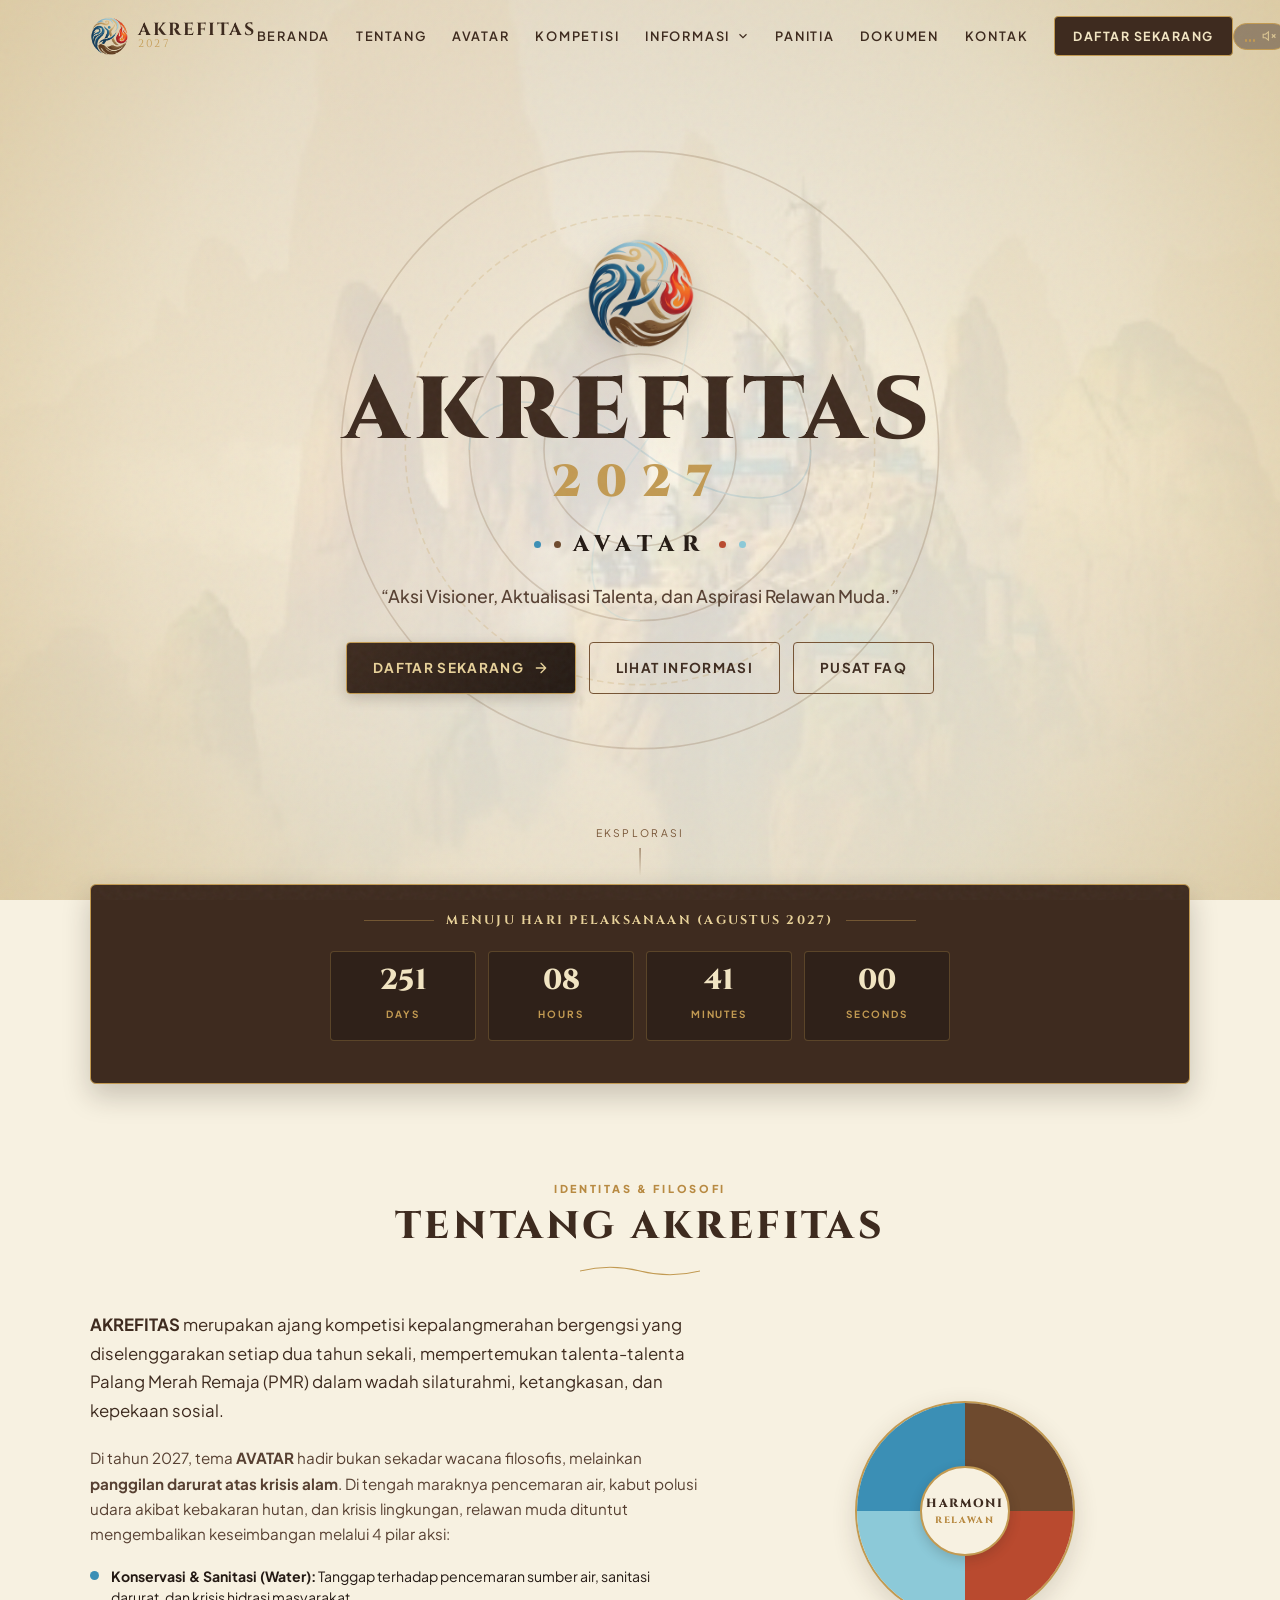
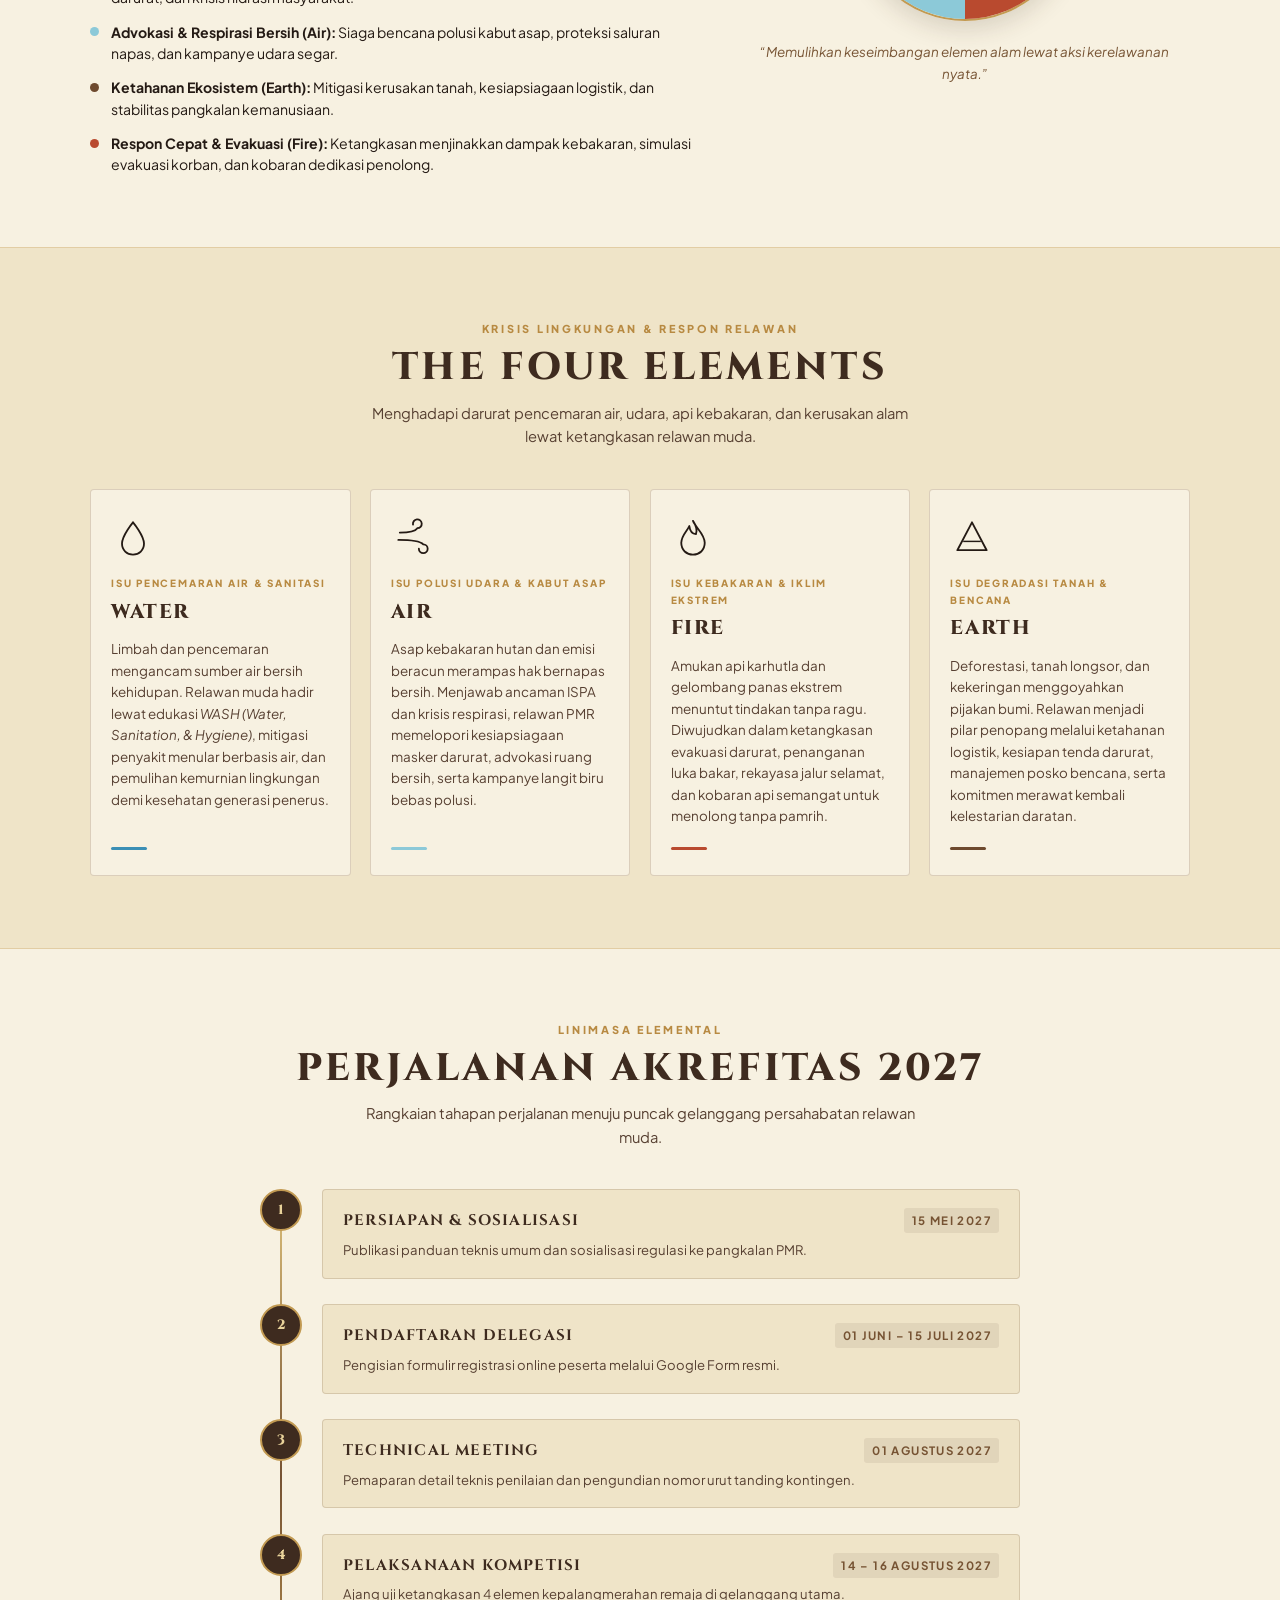
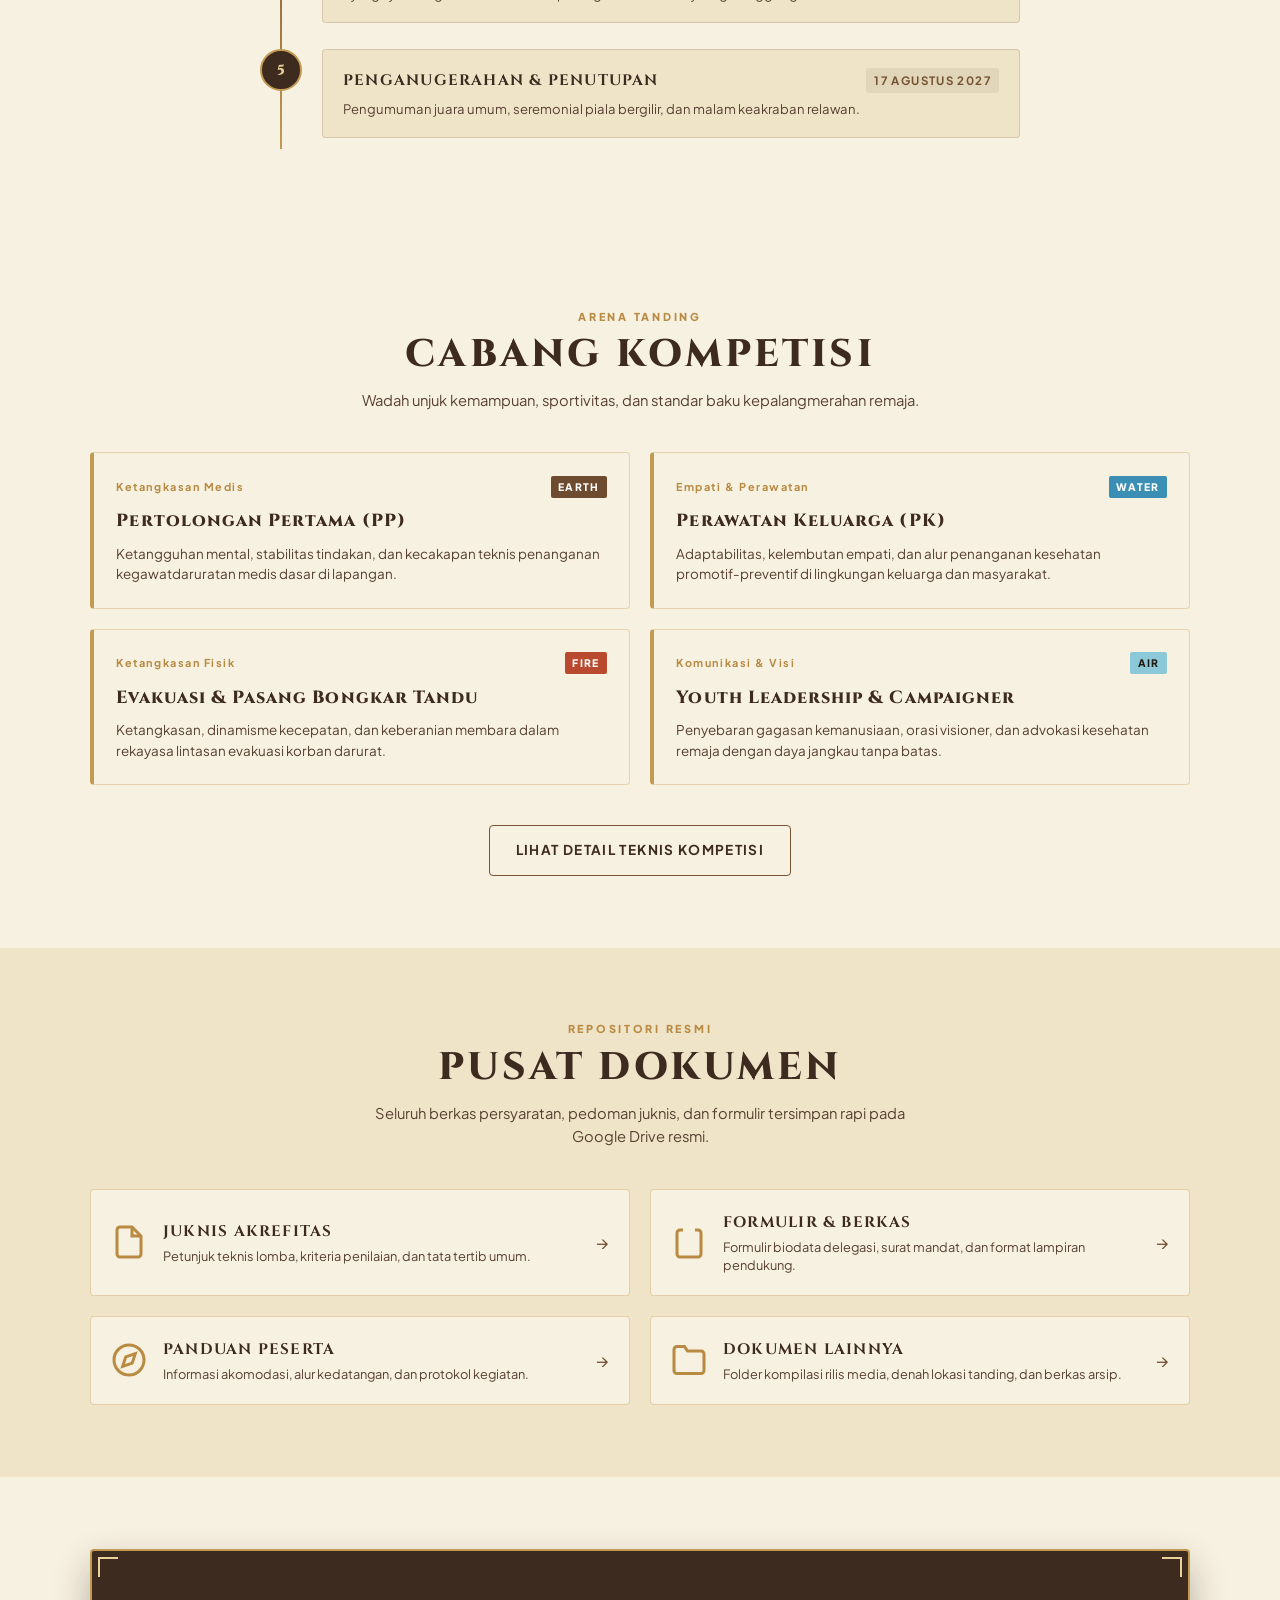
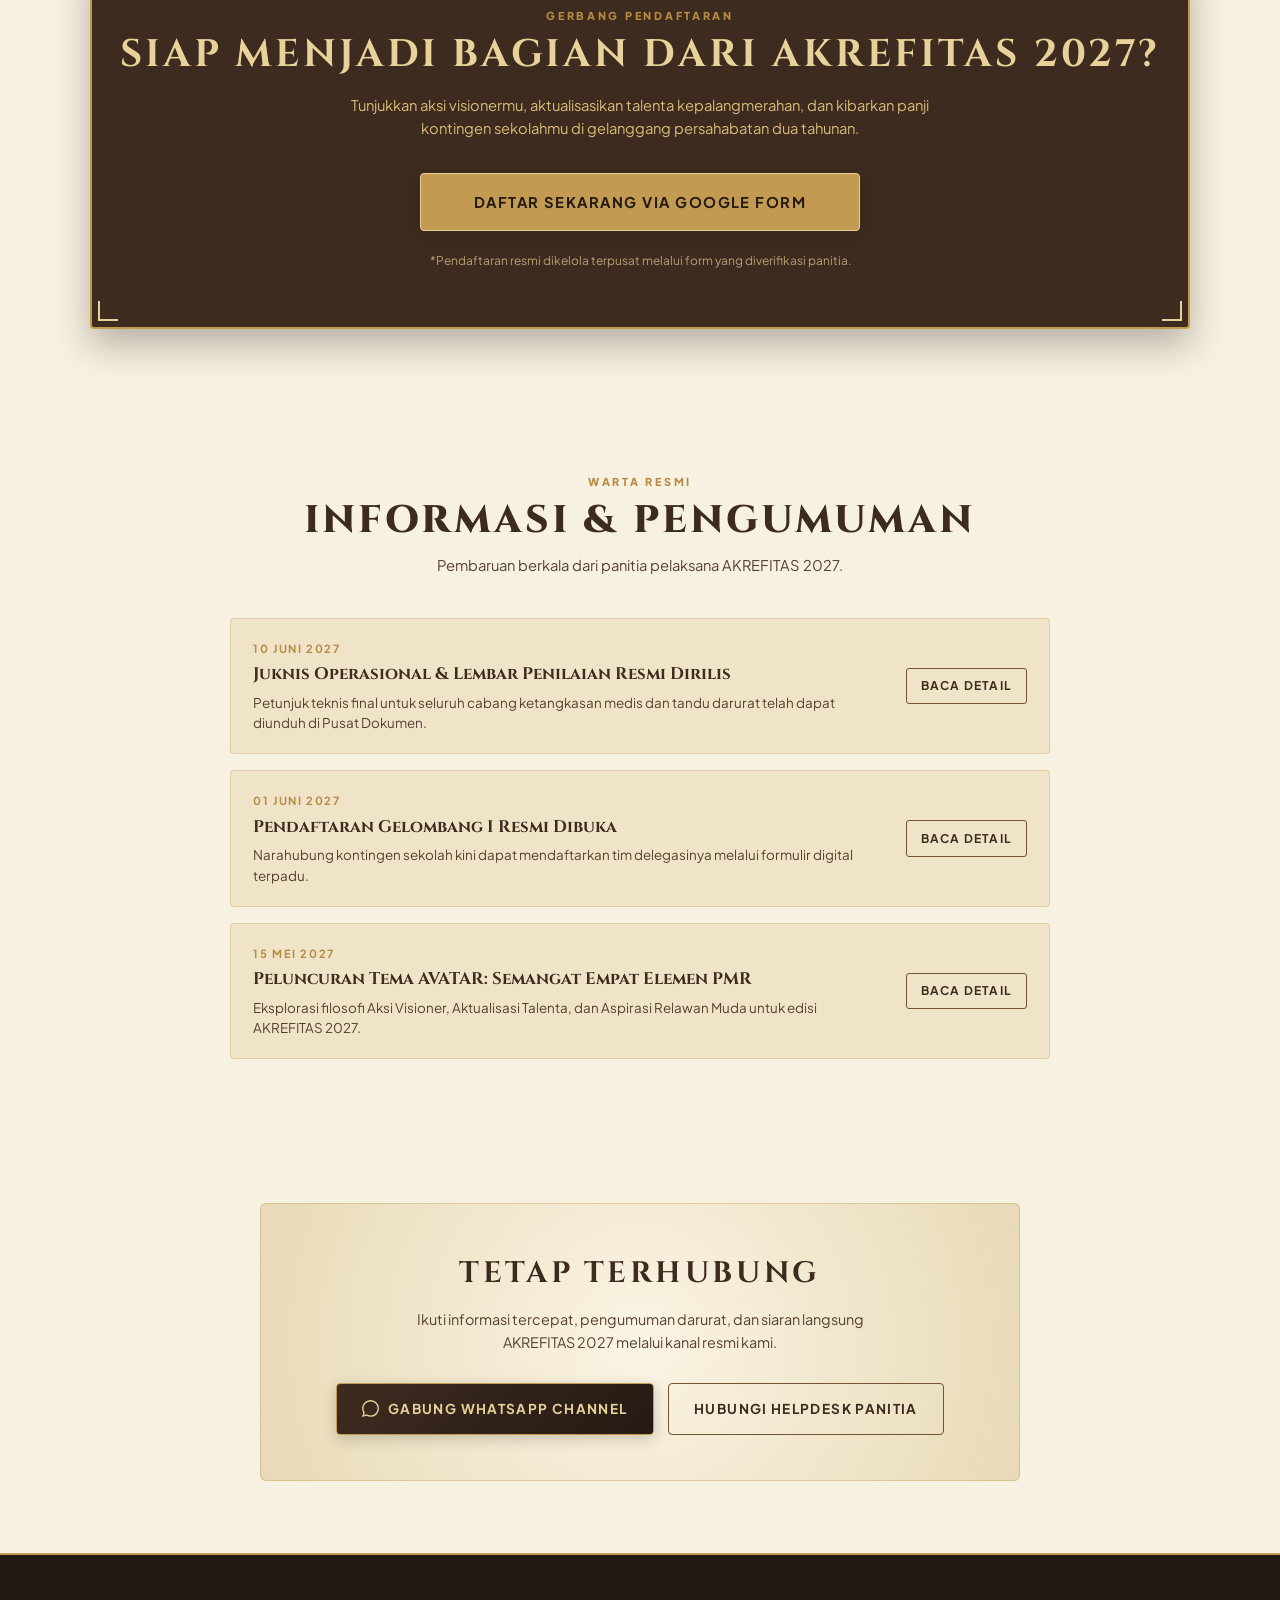
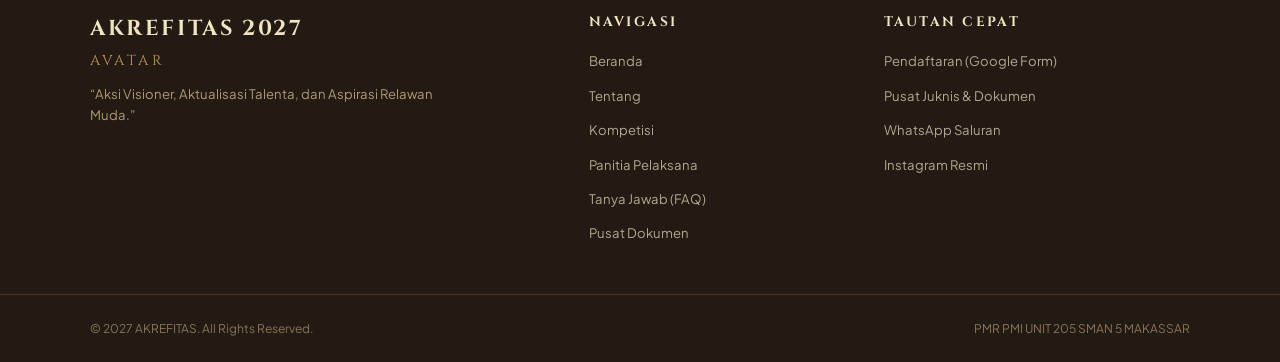
==== index.html @ bf796302 "Add AKREFITAS 2027 landing site Create the AKREFITAS 2027 static website with a responsive landing p" ====
<!DOCTYPE html>
<html lang="id">
<head>
  <meta charset="UTF-8">
  <meta name="viewport" content="width=device-width, initial-scale=1.0">
  <title>AKREFITAS 2027 — AVATAR</title>
  <!-- SEO & Open Graph Metadata -->
  <meta name="description" content="Portal resmi AKREFITAS 2027. Kompetisi PMR dua tahunan bertema AVATAR: Aksi Visioner, Aktualisasi Talenta, dan Aspirasi Relawan Muda.">
  <meta name="keywords" content="AKREFITAS 2027, PMR, Palang Merah Remaja, Relawan Muda, Kompetisi PMR, AVATAR, Krisis Iklim, Sanitasi Air, Polusi Udara">
  <meta name="theme-color" content="#3E2B1F">
  
  <meta property="og:title" content="AKREFITAS 2027 — AVATAR">
  <meta property="og:description" content="Digital Hub resmi kompetisi akbar relawan muda dua tahunan. Eksplorasi 4 elemen ketangkasan PMR dan respon krisis lingkungan.">
  <meta property="og:type" content="website">
  
  <!-- Google Fonts: Cinzel (Display) & Plus Jakarta Sans (Body) -->
  <link rel="preconnect" href="https://fonts.googleapis.com">
  <link rel="preconnect" href="https://fonts.gstatic.com" crossorigin>
  <link href="https://fonts.googleapis.com/css2?family=Cinzel:wght@600;700;800;900&family=Plus+Jakarta+Sans:wght@400;500;600;700&display=swap" rel="stylesheet">
  
  <link rel="stylesheet" href="css/style.css">

  <!-- Konfigurasi & Komponen Reusable (Navbar & Footer) -->
  <script src="js/config.js"></script>
  <script src="js/components/navbar.js" defer></script>
  <script src="js/components/footer.js" defer></script>
</head>
<body>

  <!-- Overlay Tekstur Kertas Kuno Ambient -->
  <div class="ancient-parchment-overlay" aria-hidden="true"></div>

  <!-- REUSABLE NAVBAR (Dikelola mandiri di js/components/navbar.js) -->
  <site-navbar></site-navbar>

  <!-- HERO SECTION -->
  <header class="hero-section" id="hero">
    <!-- Mandala Geometri Elemen Kuno -->
    <div class="hero-mandala-wrap" aria-hidden="true">
      <svg class="hero-mandala" viewBox="0 0 600 600">
        <circle cx="300" cy="300" r="280" class="ring-outer" />
        <circle cx="300" cy="300" r="220" class="ring-dash" />
        <circle cx="300" cy="300" r="160" class="ring-middle" />
        <circle cx="300" cy="300" r="90" class="ring-inner" />
        <path d="M140,300 C140,240 220,240 300,300 C380,360 460,360 460,300" class="element-curve water-wave" />
        <path d="M300,140 C360,140 360,220 300,300 C240,380 240,460 300,460" class="element-curve air-spiral" />
      </svg>
    </div>

    <div class="container hero-content">
      <div class="hero-emblem-wrap">
        <img id="heroLogoImg" src="" alt="Logo Resmi AKREFITAS 2027" class="hero-main-logo" style="display: none;">
      </div>
      <h1 class="hero-title">
        <span class="hero-title-main">AKREFITAS</span>
        <span class="hero-title-year">2027</span>
      </h1>
      
      <div class="theme-emblem">
        <span class="elemental-dot dot-water" title="Water"></span>
        <span class="elemental-dot dot-earth" title="Earth"></span>
        <span class="theme-name">AVATAR</span>
        <span class="elemental-dot dot-fire" title="Fire"></span>
        <span class="elemental-dot dot-air" title="Air"></span>
      </div>

      <p class="hero-tagline">
        &ldquo;Aksi Visioner, Aktualisasi Talenta, dan Aspirasi Relawan Muda.&rdquo;
      </p>

      <div class="hero-action-group">
        <a href="#" class="btn btn-primary btn-register" target="_blank" rel="noopener">
          <span>DAFTAR SEKARANG</span>
          <svg class="btn-arrow" viewBox="0 0 24 24" fill="none" stroke="currentColor"><path d="M5 12h14M12 5l7 7-7 7" stroke-width="2" stroke-linecap="round" stroke-linejoin="round"/></svg>
        </a>
        <a href="#informasi" class="btn btn-secondary">
          LIHAT INFORMASI
        </a>
        <a href="faq.html" class="btn btn-secondary btn-faq-nav">
          PUSAT FAQ
        </a>
      </div>
    </div>

    <!-- Petunjuk Gulir -->
    <a href="#countdown-section" class="scroll-cue" aria-label="Gulir ke bawah">
      <span class="cue-label">EKSPLORASI</span>
      <span class="cue-line"></span>
    </a>
  </header>

  <!-- SECTION: COUNTDOWN MENUJU 2027 -->
  <section class="section countdown-section" id="countdown-section">
    <div class="container">
      <div class="countdown-card">
        <div class="countdown-header">
          <span class="ornament-line"></span>
          <h2 class="countdown-title">MENUJU HARI PELAKSANAAN (AGUSTUS 2027)</h2>
          <span class="ornament-line"></span>
        </div>
        <div class="countdown-grid" id="countdownGrid">
          <div class="countdown-box">
            <span class="countdown-number" id="days">--</span>
            <span class="countdown-label">DAYS</span>
          </div>
          <div class="countdown-box">
            <span class="countdown-number" id="hours">--</span>
            <span class="countdown-label">HOURS</span>
          </div>
          <div class="countdown-box">
            <span class="countdown-number" id="minutes">--</span>
            <span class="countdown-label">MINUTES</span>
          </div>
          <div class="countdown-box">
            <span class="countdown-number" id="seconds">--</span>
            <span class="countdown-label">SECONDS</span>
          </div>
        </div>
        <div class="countdown-status" id="countdownStatus"></div>
      </div>
    </div>
  </section>

  <!-- SECTION: TENTANG AKREFITAS -->
  <section class="section about-section" id="tentang">
    <div class="container">
      <div class="section-badge">IDENTITAS & FILOSOFI</div>
      <h2 class="section-title">TENTANG AKREFITAS</h2>
      <div class="section-divider-ornament">
        <svg viewBox="0 0 160 20" class="motif-divider"><path d="M0,10 Q40,0 80,10 Q120,20 160,10" fill="none" stroke="currentColor" stroke-width="1.5"/></svg>
      </div>

      <div class="about-grid">
        <div class="about-prose">
          <p class="lead-text">
            <strong>AKREFITAS</strong> merupakan ajang kompetisi kepalangmerahan bergengsi yang diselenggarakan setiap dua tahun sekali, mempertemukan talenta-talenta Palang Merah Remaja (PMR) dalam wadah silaturahmi, ketangkasan, dan kepekaan sosial.
          </p>
          <p>
            Di tahun 2027, tema <strong>AVATAR</strong> hadir bukan sekadar wacana filosofis, melainkan <strong>panggilan darurat atas krisis alam</strong>. Di tengah maraknya pencemaran air, kabut polusi udara akibat kebakaran hutan, dan krisis lingkungan, relawan muda dituntut mengembalikan keseimbangan melalui 4 pilar aksi:
          </p>
          <div class="about-pillars">
            <div class="pillar-item">
              <span class="pillar-bullet water-bullet"></span>
              <div><strong>Konservasi & Sanitasi (Water):</strong> Tanggap terhadap pencemaran sumber air, sanitasi darurat, dan krisis hidrasi masyarakat.</div>
            </div>
            <div class="pillar-item">
              <span class="pillar-bullet air-bullet"></span>
              <div><strong>Advokasi & Respirasi Bersih (Air):</strong> Siaga bencana polusi kabut asap, proteksi saluran napas, dan kampanye udara segar.</div>
            </div>
            <div class="pillar-item">
              <span class="pillar-bullet earth-bullet"></span>
              <div><strong>Ketahanan Ekosistem (Earth):</strong> Mitigasi kerusakan tanah, kesiapsiagaan logistik, dan stabilitas pangkalan kemanusiaan.</div>
            </div>
            <div class="pillar-item">
              <span class="pillar-bullet fire-bullet"></span>
              <div><strong>Respon Cepat & Evakuasi (Fire):</strong> Ketangkasan menjinakkan dampak kebakaran, simulasi evakuasi korban, dan kobaran dedikasi penolong.</div>
            </div>
          </div>
        </div>

        <div class="about-visual-panel">
          <div class="balance-circle">
            <div class="circle-quadrant q-water" data-label="WATER"></div>
            <div class="circle-quadrant q-earth" data-label="EARTH"></div>
            <div class="circle-quadrant q-fire" data-label="FIRE"></div>
            <div class="circle-quadrant q-air" data-label="AIR"></div>
            <div class="circle-core">
              <span>HARMONI</span>
              <small>RELAWAN</small>
            </div>
          </div>
          <div class="balance-caption">
            &ldquo;Memulihkan keseimbangan elemen alam lewat aksi kerelawanan nyata.&rdquo;
          </div>
        </div>
      </div>
    </div>
  </section>

  <!-- SECTION: AVATAR / THE FOUR ELEMENTS (REVISI ISU LINGKUNGAN & KRISIS PENCEMARAN) -->
  <section class="section avatar-concept-section" id="avatar-concept">
    <div class="container">
      <div class="section-badge">KRISIS LINGKUNGAN & RESPON RELAWAN</div>
      <h2 class="section-title">THE FOUR ELEMENTS</h2>
      <p class="section-subtitle">Menghadapi darurat pencemaran air, udara, api kebakaran, dan kerusakan alam lewat ketangkasan relawan muda.</p>

      <div class="elements-harmony-grid">
        <!-- Water Element: Isu Pencemaran Air & Sanitasi -->
        <article class="element-card card-water">
          <div class="element-header">
            <div class="element-glyph-box">
              <svg viewBox="0 0 60 60" class="element-svg">
                <path d="M30 10 C30 10 15 28 15 39 C15 48 21.7 54 30 54 C38.3 54 45 48 45 39 C45 28 30 10 30 10 Z" fill="none" stroke="currentColor" stroke-width="2.5"/>
              </svg>
            </div>
            <span class="element-sub">ISU PENCEMARAN AIR & SANITASI</span>
            <h3 class="element-name">WATER</h3>
          </div>
          <p class="element-desc">
            Limbah dan pencemaran mengancam sumber air bersih kehidupan. Relawan muda hadir lewat edukasi <em>WASH (Water, Sanitation, & Hygiene)</em>, mitigasi penyakit menular berbasis air, dan pemulihan kemurnian lingkungan demi kesehatan generasi penerus.
          </p>
          <div class="element-footer-line"></div>
        </article>

        <!-- Air Element: Isu Polusi Udara & Kabut Asap Kebakaran -->
        <article class="element-card card-air">
          <div class="element-header">
            <div class="element-glyph-box">
              <svg viewBox="0 0 60 60" class="element-svg">
                <path d="M12 24 Q32 24 36 18 A6 6 0 1 0 30 13" fill="none" stroke="currentColor" stroke-width="2.5" stroke-linecap="round"/>
                <path d="M10 34 Q38 34 44 40 A6 6 0 1 1 38 46" fill="none" stroke="currentColor" stroke-width="2.5" stroke-linecap="round"/>
              </svg>
            </div>
            <span class="element-sub">ISU POLUSI UDARA & KABUT ASAP</span>
            <h3 class="element-name">AIR</h3>
          </div>
          <p class="element-desc">
            Asap kebakaran hutan dan emisi beracun merampas hak bernapas bersih. Menjawab ancaman ISPA dan krisis respirasi, relawan PMR memelopori kesiapsiagaan masker darurat, advokasi ruang bersih, serta kampanye langit biru bebas polusi.
          </p>
          <div class="element-footer-line"></div>
        </article>

        <!-- Fire Element: Isu Bencana Kebakaran & Gelombang Panas -->
        <article class="element-card card-fire">
          <div class="element-header">
            <div class="element-glyph-box">
              <svg viewBox="0 0 60 60" class="element-svg">
                <path d="M30 8 C34 18 46 26 46 38 C46 48 38.8 54 30 54 C21.2 54 14 48 14 38 C14 28 22 22 25 15 C26 23 30 26 34 26 C36 21 34 14 30 8 Z" fill="none" stroke="currentColor" stroke-width="2.5" stroke-linejoin="round"/>
              </svg>
            </div>
            <span class="element-sub">ISU KEBAKARAN & IKLIM EKSTREM</span>
            <h3 class="element-name">FIRE</h3>
          </div>
          <p class="element-desc">
            Amukan api karhutla dan gelombang panas ekstrem menuntut tindakan tanpa ragu. Diwujudkan dalam ketangkasan evakuasi darurat, penanganan luka bakar, rekayasa jalur selamat, dan kobaran api semangat untuk menolong tanpa pamrih.
          </p>
          <div class="element-footer-line"></div>
        </article>

        <!-- Earth Element: Isu Kerusakan Tanah & Bencana Alam -->
        <article class="element-card card-earth">
          <div class="element-header">
            <div class="element-glyph-box">
              <svg viewBox="0 0 60 60" class="element-svg">
                <polygon points="30,10 50,48 10,48" fill="none" stroke="currentColor" stroke-width="2.5" stroke-linejoin="round"/>
                <line x1="18" y1="36" x2="42" y2="36" stroke="currentColor" stroke-width="2"/>
              </svg>
            </div>
            <span class="element-sub">ISU DEGRADASI TANAH & BENCANA</span>
            <h3 class="element-name">EARTH</h3>
          </div>
          <p class="element-desc">
            Deforestasi, tanah longsor, dan kekeringan menggoyahkan pijakan bumi. Relawan menjadi pilar penopang melalui ketahanan logistik, kesiapan tenda darurat, manajemen posko bencana, serta komitmen merawat kembali kelestarian daratan.
          </p>
          <div class="element-footer-line"></div>
        </article>
      </div>
    </div>
  </section>

  <!-- SECTION: PERJALANAN AKREFITAS (TIMELINE DUMMY 2027) -->
  <section class="section journey-section" id="perjalanan">
    <div class="container">
      <div class="section-badge">LINIMASA ELEMENTAL</div>
      <h2 class="section-title">PERJALANAN AKREFITAS 2027</h2>
      <p class="section-subtitle">Rangkaian tahapan perjalanan menuju puncak gelanggang persahabatan relawan muda.</p>
      <div class="elemental-timeline" id="timelineContainer">
        <!-- Dirender dinamis dari config.js -->
      </div>
    </div>
  </section>

  <!-- SECTION: KOMPETISI -->
  <section class="section competitions-section" id="kompetisi">
    <div class="container">
      <div class="section-badge">ARENA TANDING</div>
      <h2 class="section-title">CABANG KOMPETISI</h2>
      <p class="section-subtitle">Wadah unjuk kemampuan, sportivitas, dan standar baku kepalangmerahan remaja.</p>
      <div class="competitions-grid" id="competitionsContainer">
        <!-- Dirender dinamis dari config.js -->
      </div>
      <div class="section-cta-box">
        <a href="#" class="btn btn-secondary btn-juknis" target="_blank" rel="noopener">
          LIHAT DETAIL TEKNIS KOMPETISI
        </a>
      </div>
    </div>
  </section>

  <!-- SECTION: PUSAT DOKUMEN -->
  <section class="section documents-section" id="dokumen">
    <div class="container">
      <div class="section-badge">REPOSITORI RESMI</div>
      <h2 class="section-title">PUSAT DOKUMEN</h2>
      <p class="section-subtitle">Seluruh berkas persyaratan, pedoman juknis, dan formulir tersimpan rapi pada Google Drive resmi.</p>

      <div class="doc-links-grid">
        <a href="#" class="doc-item-card btn-juknis" target="_blank" rel="noopener">
          <div class="doc-icon"><svg viewBox="0 0 24 24" fill="none" stroke="currentColor" stroke-width="2"><path d="M14 2H6a2 2 0 0 0-2 2v16a2 2 0 0 0 2 2h12a2 2 0 0 0 2-2V8z"/><polyline points="14 2 14 8 20 8"/></svg></div>
          <div class="doc-meta">
            <h4>JUKNIS AKREFITAS</h4>
            <p>Petunjuk teknis lomba, kriteria penilaian, dan tata tertib umum.</p>
          </div>
          <span class="doc-arrow">&rarr;</span>
        </a>

        <a href="#" class="doc-item-card btn-formulir" target="_blank" rel="noopener">
          <div class="doc-icon"><svg viewBox="0 0 24 24" fill="none" stroke="currentColor" stroke-width="2"><path d="M16 4h2a2 2 0 0 1 2 2v14a2 2 0 0 1-2 2H6a2 2 0 0 1-2-2V6a2 2 0 0 1 2-2h2"/></svg></div>
          <div class="doc-meta">
            <h4>FORMULIR & BERKAS</h4>
            <p>Formulir biodata delegasi, surat mandat, dan format lampiran pendukung.</p>
          </div>
          <span class="doc-arrow">&rarr;</span>
        </a>

        <a href="#" class="doc-item-card btn-panduan" target="_blank" rel="noopener">
          <div class="doc-icon"><svg viewBox="0 0 24 24" fill="none" stroke="currentColor" stroke-width="2"><circle cx="12" cy="12" r="10"/><polygon points="16.24 7.76 14.12 14.12 7.76 16.24 9.88 9.88 16.24 7.76"/></svg></div>
          <div class="doc-meta">
            <h4>PANDUAN PESERTA</h4>
            <p>Informasi akomodasi, alur kedatangan, dan protokol kegiatan.</p>
          </div>
          <span class="doc-arrow">&rarr;</span>
        </a>

        <a href="#" class="doc-item-card btn-dokumen-lain" target="_blank" rel="noopener">
          <div class="doc-icon"><svg viewBox="0 0 24 24" fill="none" stroke="currentColor" stroke-width="2"><path d="M22 19a2 2 0 0 1-2 2H4a2 2 0 0 1-2-2V5a2 2 0 0 1 2-2h5l2 3h9a2 2 0 0 1 2 2z"/></svg></div>
          <div class="doc-meta">
            <h4>DOKUMEN LAINNYA</h4>
            <p>Folder kompilasi rilis media, denah lokasi tanding, dan berkas arsip.</p>
          </div>
          <span class="doc-arrow">&rarr;</span>
        </a>
      </div>
    </div>
  </section>

  <!-- SECTION: PENDAFTARAN (CALL TO ACTION) -->
  <section class="section register-cta-section" id="pendaftaran">
    <div class="container">
      <div class="register-ancient-banner">
        <div class="banner-border-corner top-left"></div>
        <div class="banner-border-corner top-right"></div>
        <div class="banner-border-corner bottom-left"></div>
        <div class="banner-border-corner bottom-right"></div>

        <div class="banner-content">
          <div class="section-badge">GERBANG PENDAFTARAN</div>
          <h2 class="cta-heading">SIAP MENJADI BAGIAN DARI AKREFITAS 2027?</h2>
          <p class="cta-subheading">
            Tunjukkan aksi visionermu, aktualisasikan talenta kepalangmerahan, dan kibarkan panji kontingen sekolahmu di gelanggang persahabatan dua tahunan.
          </p>
          <div class="cta-button-holder">
            <a href="#" class="btn btn-primary btn-large btn-register" target="_blank" rel="noopener">
              DAFTAR SEKARANG VIA GOOGLE FORM
            </a>
          </div>
          <small class="cta-note">*Pendaftaran resmi dikelola terpusat melalui form yang diverifikasi panitia.</small>
        </div>
      </div>
    </div>
  </section>

  <!-- SECTION: PENGUMUMAN (DUMMY 2027) -->
  <section class="section announcements-section" id="informasi">
    <div class="container">
      <div class="section-badge">WARTA RESMI</div>
      <h2 class="section-title">INFORMASI & PENGUMUMAN</h2>
      <p class="section-subtitle">Pembaruan berkala dari panitia pelaksana AKREFITAS 2027.</p>
      <div class="announcements-list" id="announcementsContainer">
        <!-- Dirender dinamis dari config.js -->
      </div>
    </div>
  </section>

  <!-- SECTION: WHATSAPP / TETAP TERHUBUNG -->
  <section class="section connect-section" id="kontak">
    <div class="container">
      <div class="connect-card">
        <h2 class="connect-title">TETAP TERHUBUNG</h2>
        <p class="connect-desc">Ikuti informasi tercepat, pengumuman darurat, dan siaran langsung AKREFITAS 2027 melalui kanal resmi kami.</p>
        <div class="connect-actions">
          <a href="#" class="btn btn-primary btn-whatsapp-channel" target="_blank" rel="noopener">
            <svg viewBox="0 0 24 24" class="inline-icon" fill="currentColor"><path d="M.057 24l1.687-6.163c-1.041-1.804-1.588-3.849-1.587-5.946.003-6.556 5.338-11.891 11.893-11.891 3.181.001 6.167 1.24 8.413 3.488 2.245 2.248 3.481 5.236 3.48 8.414-.003 6.557-5.338 11.892-11.893 11.892-1.99-.001-3.951-.5-5.688-1.448l-6.305 1.654zm6.597-3.807c1.676.995 3.276 1.591 5.392 1.592 5.448 0 9.886-4.434 9.889-9.885.002-5.462-4.415-9.89-9.881-9.892-5.452 0-9.887 4.434-9.889 9.884-.001 2.225.651 3.891 1.746 5.634l-.999 3.648 3.742-.981z"/></svg>
            GABUNG WHATSAPP CHANNEL
          </a>
          <a href="#" class="btn btn-secondary btn-whatsapp" target="_blank" rel="noopener">
            HUBUNGI HELPDESK PANITIA
          </a>
        </div>
      </div>
    </div>
  </section>

  <!-- REUSABLE FOOTER (Dikelola mandiri di js/components/footer.js) -->
  <site-footer></site-footer>

  <!-- Runtime Script -->
  <script src="js/app.js"></script>
</body>
</html>
---- css/style.css ----
/* ==========================================================================
   AKREFITAS 2027 — ANCIENT ELEMENTAL PALETTE & MOBILE-FIRST STYLES
   ========================================================================== */

:root {
  /* Primary Parchment / Antique tones (70%) */
  --color-parchment-antique: #E8D29A;
  --color-parchment-warm:    #D9BC78;
  --color-parchment-old:     #F1E4C2;
  --color-sand:              #CFAE70;
  --color-ochre:             #B88A42;
  --color-gold-antique:      #C29A52;
  --color-parchment-bg:      #F7F1E1;
  --color-parchment-card:    #EFE4C8;

  /* Dark Brown / Ink (15%) */
  --color-brown-warm:        #765333;
  --color-brown-deep:        #3E2B1F;
  --color-ink-deep:          #241A14;
  --color-ink-faded:         #574032;

  /* Elemental Accents (15%) */
  --color-water:             #3B8FB5;
  --color-air:               #8CC9D8;
  --color-fire-red:          #B94A2F;
  --color-fire-orange:       #D66A32;
  --color-earth-brown:       #6E4A2E;
  --color-olive-muted:       #68704A;

  /* Fonts */
  --font-display: 'Cinzel', serif;
  --font-body:    'Plus Jakarta Sans', -apple-system, BlinkMacSystemFont, 'Segoe UI', Roboto, sans-serif;

  /* Layout & Transitions */
  --max-width: 1140px;
  --transition-smooth: all 0.28s cubic-bezier(0.16, 1, 0.3, 1);
}

/* Base Reset & Mobile Viewport Setup */
*, *::before, *::after {
  box-sizing: border-box;
  margin: 0;
  padding: 0;
  -webkit-tap-highlight-color: transparent;
}

html {
  scroll-behavior: smooth;
  font-size: 16px;
  background-color: var(--color-parchment-bg);
  color: var(--color-ink-deep);
}

body {
  font-family: var(--font-body);
  line-height: 1.65;
  overflow-x: hidden;
  position: relative;
  background-color: var(--color-parchment-bg);
  word-wrap: break-word;
}

body.menu-locked {
  overflow: hidden;
  touch-action: none;
}

/* Ambient Paper Texture */
.ancient-parchment-overlay {
  position: fixed;
  inset: 0;
  pointer-events: none;
  z-index: 998;
  opacity: 0.045;
  background-image: url("data:image/svg+xml,%3Csvg viewBox='0 0 200 200' xmlns='http://www.w3.org/2000/svg'%3E%3Cfilter id='noiseFilter'%3E%3CfeTurbulence type='fractalNoise' baseFrequency='0.8' numOctaves='3' stitchTiles='stitch'/%3E%3C/filter%3E%3Crect width='100%25' height='100%25' filter='url(%23noiseFilter)'/%3E%3C/svg%3E");
}

.container {
  width: 100%;
  max-width: var(--max-width);
  margin: 0 auto;
  padding: 0 1.25rem;
}

/* ==========================================================================
   NAVBAR & MOBILE DRAWER
   ========================================================================== */
.navbar {
  position: fixed;
  top: 0;
  left: 0;
  width: 100%;
  z-index: 1000;
  padding: 1rem 0;
  transition: var(--transition-smooth);
}

.navbar.scrolled {
  background-color: rgba(62, 43, 31, 0.96);
  backdrop-filter: blur(12px);
  -webkit-backdrop-filter: blur(12px);
  padding: 0.75rem 0;
  box-shadow: 0 4px 18px rgba(36, 26, 20, 0.3);
  border-bottom: 1px solid rgba(194, 154, 82, 0.3);
}

.nav-container {
  display: flex;
  align-items: center;
  justify-content: space-between;
  position: relative;
}

.nav-brand {
  display: flex;
  align-items: center;
  gap: 0.6rem;
  text-decoration: none;
  color: var(--color-brown-deep);
  z-index: 1002;
}

.navbar.scrolled .nav-brand {
  color: var(--color-parchment-antique);
}

.brand-glyph {
  width: 34px;
  height: 34px;
  flex-shrink: 0;
}

.brand-text {
  display: flex;
  flex-direction: column;
  line-height: 1;
  font-family: var(--font-display);
}

.brand-text strong {
  font-size: 1.1rem;
  letter-spacing: 0.12em;
}

.brand-text small {
  font-size: 0.68rem;
  color: var(--color-gold-antique);
  letter-spacing: 0.22em;
}

.nav-menu {
  display: flex;
  align-items: center;
  gap: 1.6rem;
}

.nav-link {
  font-size: 0.8rem;
  font-weight: 600;
  letter-spacing: 0.14em;
  text-decoration: none;
  color: var(--color-brown-deep);
  position: relative;
  transition: var(--transition-smooth);
}

.navbar.scrolled .nav-link {
  color: var(--color-parchment-old);
}

.nav-cta {
  font-size: 0.78rem;
  font-weight: 700;
  letter-spacing: 0.12em;
  text-decoration: none;
  padding: 0.55rem 1.15rem;
  border-radius: 4px;
  background-color: var(--color-brown-deep);
  color: var(--color-parchment-old);
  border: 1px solid var(--color-gold-antique);
  transition: var(--transition-smooth);
  white-space: nowrap;
}

.navbar.scrolled .nav-cta {
  background-color: var(--color-gold-antique);
  color: var(--color-brown-deep);
}

/* Hamburger Icon */
.hamburger-btn {
  display: none;
  background: none;
  border: none;
  cursor: pointer;
  padding: 0.5rem;
  z-index: 1002;
  width: 44px;
  height: 44px;
  align-items: center;
  justify-content: center;
}

.hamburger-btn span {
  display: block;
  width: 22px;
  height: 2px;
  background-color: var(--color-brown-deep);
  margin: 4px auto;
  transition: var(--transition-smooth);
  border-radius: 2px;
}

.navbar.scrolled .hamburger-btn span {
  background-color: var(--color-parchment-old);
}

/* Nav Backdrop for Mobile */
.nav-backdrop {
  position: fixed;
  inset: 0;
  background-color: rgba(36, 26, 20, 0.65);
  backdrop-filter: blur(4px);
  -webkit-backdrop-filter: blur(4px);
  opacity: 0;
  pointer-events: none;
  transition: var(--transition-smooth);
  z-index: 999;
}

.nav-backdrop.active {
  opacity: 1;
  pointer-events: auto;
}

/* ==========================================================================
   BUTTONS
   ========================================================================== */
.btn {
  display: inline-flex;
  align-items: center;
  justify-content: center;
  gap: 0.55rem;
  font-family: var(--font-body);
  font-size: 0.85rem;
  font-weight: 700;
  letter-spacing: 0.1em;
  text-decoration: none;
  padding: 0.85rem 1.6rem;
  border-radius: 4px;
  transition: var(--transition-smooth);
  cursor: pointer;
  text-align: center;
  min-height: 46px;
}

.btn-primary {
  background: linear-gradient(135deg, var(--color-brown-deep), var(--color-ink-deep));
  color: var(--color-parchment-antique);
  border: 1px solid var(--color-gold-antique);
  box-shadow: 0 4px 14px rgba(36, 26, 20, 0.2);
}

.btn-primary:active {
  transform: scale(0.98);
}

.btn-secondary {
  background: transparent;
  color: var(--color-brown-deep);
  border: 1px solid var(--color-brown-warm);
}

.btn-secondary:active {
  background-color: rgba(118, 83, 51, 0.12);
}

.btn-arrow {
  width: 16px;
  height: 16px;
  flex-shrink: 0;
}

/* ==========================================================================
   HERO SECTION
   ========================================================================== */
.hero-section {
  min-height: 100svh; /* Modern safe mobile viewport height */
  position: relative;
  display: flex;
  align-items: center;
  justify-content: center;
  text-align: center;
  padding: 6.5rem 1.25rem 4.5rem;
  overflow: hidden;
  background: radial-gradient(circle at center, #FBF6E9 0%, #EDE1C5 60%, #DFCDA5 100%);
}

.hero-mandala-wrap {
  position: absolute;
  top: 50%;
  left: 50%;
  transform: translate(-50%, -50%);
  width: min(90vw, 640px);
  height: min(90vw, 640px);
  pointer-events: none;
  opacity: 0.22;
  animation: rotateSlow 140s linear infinite;
}

@keyframes rotateSlow {
  from { transform: translate(-50%, -50%) rotate(0deg); }
  to   { transform: translate(-50%, -50%) rotate(360deg); }
}

.hero-mandala {
  width: 100%;
  height: 100%;
}

.ring-outer, .ring-middle, .ring-inner {
  fill: none;
  stroke: var(--color-brown-warm);
  stroke-width: 1.5;
}

.ring-dash {
  fill: none;
  stroke: var(--color-gold-antique);
  stroke-width: 1.5;
  stroke-dasharray: 6 4;
}

.element-curve {
  fill: none;
  stroke-width: 1.5;
}
.water-wave { stroke: var(--color-water); opacity: 0.8; }
.air-spiral { stroke: var(--color-air); opacity: 0.8; }

.hero-content {
  position: relative;
  z-index: 2;
  max-width: 780px;
}

.hero-eyebrow {
  font-size: 0.72rem;
  letter-spacing: 0.28em;
  color: var(--color-brown-warm);
  font-weight: 700;
  margin-bottom: 1rem;
}

.hero-title {
  font-family: var(--font-display);
  font-weight: 900;
  line-height: 1;
  color: var(--color-brown-deep);
  display: flex;
  flex-direction: column;
  align-items: center;
  margin-bottom: 1.25rem;
}

.hero-title-main {
  font-size: clamp(2.4rem, 10vw, 5.5rem);
  letter-spacing: 0.08em;
}

.hero-title-year {
  font-size: clamp(1.4rem, 5vw, 2.8rem);
  color: var(--color-gold-antique);
  letter-spacing: 0.35em;
  margin-top: 0.3rem;
}

.theme-emblem {
  display: inline-flex;
  align-items: center;
  justify-content: center;
  gap: 0.8rem;
  margin-bottom: 1.25rem;
}

.theme-name {
  font-family: var(--font-display);
  font-size: clamp(1.1rem, 3.5vw, 1.4rem);
  font-weight: 800;
  letter-spacing: 0.35em;
  color: var(--color-ink-deep);
}

.elemental-dot {
  width: 7px;
  height: 7px;
  border-radius: 50%;
  flex-shrink: 0;
}

.dot-water { background-color: var(--color-water); }
.dot-earth { background-color: var(--color-earth-brown); }
.dot-fire  { background-color: var(--color-fire-red); }
.dot-air   { background-color: var(--color-air); }

.hero-tagline {
  font-size: clamp(0.95rem, 2.5vw, 1.1rem);
  font-weight: 500;
  color: var(--color-ink-faded);
  max-width: 600px;
  margin: 0 auto 2rem;
  line-height: 1.55;
  padding: 0 0.5rem;
}

.hero-action-group {
  display: flex;
  gap: 0.85rem;
  justify-content: center;
  flex-wrap: wrap;
}

.scroll-cue {
  position: absolute;
  bottom: 1.5rem;
  left: 50%;
  transform: translateX(-50%);
  display: flex;
  flex-direction: column;
  align-items: center;
  gap: 0.4rem;
  text-decoration: none;
  color: var(--color-brown-warm);
  font-size: 0.65rem;
  letter-spacing: 0.22em;
}

.cue-line {
  width: 1px;
  height: 28px;
  background: linear-gradient(to bottom, var(--color-brown-warm), transparent);
  animation: pulseCue 2s infinite ease-in-out;
}

@keyframes pulseCue {
  0%, 100% { transform: scaleY(0.4); opacity: 0.4; }
  50%      { transform: scaleY(1); opacity: 1; }
}

/* ==========================================================================
   SECTIONS GENERAL
   ========================================================================== */
.section {
  padding: 4.5rem 0;
  position: relative;
}

.section-badge {
  font-size: 0.68rem;
  font-weight: 800;
  letter-spacing: 0.25em;
  color: var(--color-ochre);
  text-align: center;
  margin-bottom: 0.35rem;
}

.section-title {
  font-family: var(--font-display);
  font-size: clamp(1.6rem, 5vw, 2.4rem);
  color: var(--color-brown-deep);
  text-align: center;
  letter-spacing: 0.08em;
  font-weight: 800;
  line-height: 1.25;
}

.section-subtitle {
  text-align: center;
  color: var(--color-ink-faded);
  max-width: 580px;
  margin: 0.6rem auto 2.5rem;
  font-size: 0.92rem;
  line-height: 1.6;
  padding: 0 0.5rem;
}

.section-divider-ornament {
  display: flex;
  justify-content: center;
  margin: 0.75rem 0 2rem;
}

.motif-divider {
  width: 120px;
  height: 16px;
  color: var(--color-gold-antique);
}

/* ==========================================================================
   COUNTDOWN SECTION
   ========================================================================== */
.countdown-section {
  padding: 1.5rem 0;
  margin-top: -2.5rem;
  position: relative;
  z-index: 10;
}

.countdown-card {
  background-color: var(--color-brown-deep);
  border: 1px solid var(--color-gold-antique);
  border-radius: 6px;
  padding: 1.6rem 1.2rem;
  box-shadow: 0 12px 28px rgba(36, 26, 20, 0.22);
  color: var(--color-parchment-old);
}

.countdown-header {
  display: flex;
  align-items: center;
  justify-content: center;
  gap: 0.8rem;
  margin-bottom: 1.25rem;
}

.countdown-header .ornament-line {
  height: 1px;
  flex: 1;
  max-width: 70px;
  background-color: rgba(194, 154, 82, 0.4);
}

.countdown-title {
  font-family: var(--font-display);
  font-size: 0.78rem;
  letter-spacing: 0.18em;
  color: var(--color-parchment-antique);
  font-weight: 700;
  text-align: center;
}

.countdown-grid {
  display: grid;
  grid-template-columns: repeat(4, 1fr);
  gap: 0.75rem;
  max-width: 620px;
  margin: 0 auto;
}

.countdown-box {
  background: rgba(36, 26, 20, 0.55);
  border: 1px solid rgba(194, 154, 82, 0.3);
  padding: 0.9rem 0.4rem;
  border-radius: 4px;
  text-align: center;
}

.countdown-number {
  display: block;
  font-family: var(--font-display);
  font-size: 1.8rem;
  font-weight: 800;
  color: var(--color-parchment-old);
  line-height: 1;
  margin-bottom: 0.25rem;
}

.countdown-label {
  font-size: 0.62rem;
  letter-spacing: 0.2em;
  color: var(--color-gold-antique);
  font-weight: 700;
}

.countdown-status {
  text-align: center;
  margin-top: 1rem;
  font-size: 0.82rem;
  color: var(--color-parchment-warm);
}

/* ==========================================================================
   ABOUT SECTION
   ========================================================================== */
.about-grid {
  display: grid;
  grid-template-columns: 1.15fr 0.85fr;
  gap: 2.5rem;
  align-items: center;
}

.about-prose p {
  margin-bottom: 1.25rem;
  color: var(--color-ink-faded);
  font-size: 0.95rem;
}

.lead-text {
  font-size: 1.05rem !important;
  color: var(--color-brown-deep) !important;
  line-height: 1.7;
}

.about-pillars {
  display: flex;
  flex-direction: column;
  gap: 0.85rem;
  margin-top: 1.25rem;
}

.pillar-item {
  display: flex;
  align-items: flex-start;
  gap: 0.75rem;
  font-size: 0.88rem;
  color: var(--color-ink-deep);
  line-height: 1.5;
}

.pillar-bullet {
  width: 9px;
  height: 9px;
  border-radius: 50%;
  margin-top: 0.35rem;
  flex-shrink: 0;
}

.water-bullet { background-color: var(--color-water); }
.earth-bullet { background-color: var(--color-earth-brown); }
.fire-bullet  { background-color: var(--color-fire-red); }
.air-bullet   { background-color: var(--color-air); }

/* Circular Balance Wheel Visual */
.about-visual-panel {
  display: flex;
  flex-direction: column;
  align-items: center;
}

.balance-circle {
  width: 220px;
  height: 220px;
  border-radius: 50%;
  position: relative;
  overflow: hidden;
  box-shadow: 0 8px 24px rgba(62, 43, 31, 0.16);
  border: 2px solid var(--color-gold-antique);
}

.circle-quadrant {
  position: absolute;
  width: 50%;
  height: 50%;
}

.q-water { top: 0; left: 0; background-color: var(--color-water); }
.q-earth { top: 0; right: 0; background-color: var(--color-earth-brown); }
.q-fire  { bottom: 0; right: 0; background-color: var(--color-fire-red); }
.q-air   { bottom: 0; left: 0; background-color: var(--color-air); }

.circle-core {
  position: absolute;
  top: 50%;
  left: 50%;
  transform: translate(-50%, -50%);
  width: 90px;
  height: 90px;
  background-color: var(--color-parchment-bg);
  border-radius: 50%;
  display: flex;
  flex-direction: column;
  align-items: center;
  justify-content: center;
  border: 2px solid var(--color-gold-antique);
  font-family: var(--font-display);
  font-weight: 800;
  text-align: center;
  color: var(--color-brown-deep);
  box-shadow: 0 4px 12px rgba(36, 26, 20, 0.18);
}

.circle-core span { font-size: 0.75rem; letter-spacing: 0.12em; }
.circle-core small { font-size: 0.58rem; color: var(--color-ochre); letter-spacing: 0.18em; }

.balance-caption {
  margin-top: 1.25rem;
  font-size: 0.84rem;
  font-style: italic;
  color: var(--color-brown-warm);
  text-align: center;
  padding: 0 0.5rem;
}

/* ==========================================================================
   THE FOUR ELEMENTS SECTION
   ========================================================================== */
.avatar-concept-section {
  background-color: #EFE4C8;
  border-top: 1px solid rgba(194, 154, 82, 0.3);
  border-bottom: 1px solid rgba(194, 154, 82, 0.3);
}

.elements-harmony-grid {
  display: grid;
  grid-template-columns: repeat(4, 1fr);
  gap: 1.2rem;
}

.element-card {
  background-color: var(--color-parchment-bg);
  border: 1px solid rgba(118, 83, 51, 0.22);
  border-radius: 4px;
  padding: 1.6rem 1.25rem;
  display: flex;
  flex-direction: column;
  position: relative;
  transition: var(--transition-smooth);
}

.element-glyph-box {
  width: 44px;
  height: 44px;
  margin-bottom: 1rem;
}

.element-svg {
  width: 100%;
  height: 100%;
}

.card-water .element-svg { stroke: var(--color-water); }
.card-earth .element-svg { stroke: var(--color-earth-brown); }
.card-fire  .element-svg { stroke: var(--color-fire-red); }
.card-air   .element-svg { stroke: var(--color-air); }

.element-sub {
  font-size: 0.62rem;
  font-weight: 800;
  letter-spacing: 0.18em;
  color: var(--color-ochre);
  display: block;
  margin-bottom: 0.2rem;
}

.element-name {
  font-family: var(--font-display);
  font-size: 1.25rem;
  font-weight: 800;
  letter-spacing: 0.08em;
  color: var(--color-brown-deep);
  margin-bottom: 0.65rem;
}

.element-desc {
  font-size: 0.84rem;
  color: var(--color-ink-faded);
  line-height: 1.6;
  margin-bottom: 1.25rem;
  flex-grow: 1;
}

.element-footer-line {
  height: 3px;
  width: 36px;
  border-radius: 2px;
}

.card-water .element-footer-line { background-color: var(--color-water); }
.card-earth .element-footer-line { background-color: var(--color-earth-brown); }
.card-fire  .element-footer-line { background-color: var(--color-fire-red); }
.card-air   .element-footer-line { background-color: var(--color-air); }

/* ==========================================================================
   TIMELINE SECTION
   ========================================================================== */
.elemental-timeline {
  display: flex;
  flex-direction: column;
  position: relative;
  max-width: 760px;
  margin: 0 auto;
}

.elemental-timeline::before {
  content: '';
  position: absolute;
  top: 15px;
  bottom: 15px;
  left: 20px;
  width: 2px;
  background: linear-gradient(to bottom, var(--color-parchment-warm), var(--color-brown-warm), var(--color-gold-antique));
}

.timeline-step {
  display: flex;
  align-items: flex-start;
  gap: 1.25rem;
  margin-bottom: 1.6rem;
  position: relative;
}

.timeline-node {
  width: 42px;
  height: 42px;
  border-radius: 50%;
  background-color: var(--color-brown-deep);
  border: 2px solid var(--color-gold-antique);
  display: flex;
  align-items: center;
  justify-content: center;
  font-family: var(--font-display);
  font-size: 0.85rem;
  font-weight: 800;
  color: var(--color-parchment-antique);
  flex-shrink: 0;
  z-index: 2;
}

.timeline-card {
  background: var(--color-parchment-card);
  border: 1px solid rgba(118, 83, 51, 0.2);
  border-radius: 4px;
  padding: 1.1rem 1.25rem;
  flex-grow: 1;
}

.timeline-card-header {
  display: flex;
  justify-content: space-between;
  align-items: flex-start;
  flex-wrap: wrap;
  gap: 0.4rem;
  margin-bottom: 0.4rem;
}

.timeline-phase {
  font-family: var(--font-display);
  font-size: 0.95rem;
  font-weight: 700;
  letter-spacing: 0.08em;
  color: var(--color-brown-deep);
}

.timeline-date {
  font-size: 0.72rem;
  font-weight: 700;
  letter-spacing: 0.12em;
  background-color: rgba(62, 43, 31, 0.08);
  padding: 0.2rem 0.5rem;
  border-radius: 3px;
  color: var(--color-brown-warm);
  white-space: nowrap;
}

.timeline-note {
  font-size: 0.82rem;
  color: var(--color-ink-faded);
  line-height: 1.55;
}

/* ==========================================================================
   COMPETITIONS SECTION
   ========================================================================== */
.competitions-grid {
  display: grid;
  grid-template-columns: repeat(2, 1fr);
  gap: 1.25rem;
  margin-bottom: 2.5rem;
}

.comp-card {
  background: var(--color-parchment-bg);
  border: 1px solid rgba(194, 154, 82, 0.35);
  border-left: 4px solid var(--color-gold-antique);
  border-radius: 4px;
  padding: 1.4rem;
  transition: var(--transition-smooth);
}

.comp-meta {
  display: flex;
  justify-content: space-between;
  align-items: center;
  gap: 0.5rem;
  margin-bottom: 0.6rem;
}

.comp-tag {
  font-size: 0.68rem;
  font-weight: 700;
  letter-spacing: 0.14em;
  color: var(--color-ochre);
}

.comp-element {
  font-size: 0.65rem;
  font-weight: 800;
  letter-spacing: 0.12em;
  padding: 0.15rem 0.45rem;
  border-radius: 2px;
  color: #fff;
}

.badge-earth { background-color: var(--color-earth-brown); }
.badge-water { background-color: var(--color-water); }
.badge-fire  { background-color: var(--color-fire-red); }
.badge-air   { background-color: var(--color-air); color: var(--color-ink-deep); }

.comp-title {
  font-family: var(--font-display);
  font-size: 1.1rem;
  font-weight: 800;
  letter-spacing: 0.06em;
  color: var(--color-brown-deep);
  margin-bottom: 0.45rem;
}

.comp-desc {
  font-size: 0.84rem;
  color: var(--color-ink-faded);
  line-height: 1.55;
}

.section-cta-box {
  text-align: center;
}

/* ==========================================================================
   DOCUMENTS SECTION (PUSAT DOKUMEN)
   ========================================================================== */
.documents-section {
  background-color: var(--color-parchment-card);
}

.doc-links-grid {
  display: grid;
  grid-template-columns: repeat(2, 1fr);
  gap: 1.25rem;
}

.doc-item-card {
  display: flex;
  align-items: center;
  gap: 1rem;
  background-color: var(--color-parchment-bg);
  border: 1px solid rgba(194, 154, 82, 0.4);
  padding: 1.25rem;
  border-radius: 4px;
  text-decoration: none;
  color: inherit;
  transition: var(--transition-smooth);
}

.doc-icon {
  width: 36px;
  height: 36px;
  color: var(--color-ochre);
  flex-shrink: 0;
}

.doc-meta h4 {
  font-family: var(--font-display);
  font-size: 0.95rem;
  letter-spacing: 0.08em;
  color: var(--color-brown-deep);
  margin-bottom: 0.2rem;
}

.doc-meta p {
  font-size: 0.8rem;
  color: var(--color-ink-faded);
  line-height: 1.45;
}

.doc-arrow {
  margin-left: auto;
  font-size: 1.1rem;
  color: var(--color-brown-warm);
  flex-shrink: 0;
}

/* ==========================================================================
   REGISTRATION CTA SECTION
   ========================================================================== */
.register-ancient-banner {
  background-color: var(--color-brown-deep);
  border: 2px solid var(--color-gold-antique);
  border-radius: 4px;
  padding: 3.5rem 1.5rem;
  text-align: center;
  position: relative;
  box-shadow: 0 16px 36px rgba(36, 26, 20, 0.3);
  color: var(--color-parchment-old);
}

.banner-border-corner {
  position: absolute;
  width: 20px;
  height: 20px;
  border: 2px solid var(--color-parchment-antique);
}

.top-left     { top: 6px; left: 6px; border-right: none; border-bottom: none; }
.top-right    { top: 6px; right: 6px; border-left: none; border-bottom: none; }
.bottom-left  { bottom: 6px; left: 6px; border-right: none; border-top: none; }
.bottom-right { bottom: 6px; right: 6px; border-left: none; border-top: none; }

.cta-heading {
  font-family: var(--font-display);
  font-size: clamp(1.4rem, 4vw, 2.4rem);
  letter-spacing: 0.08em;
  color: var(--color-parchment-antique);
  margin-bottom: 0.85rem;
  line-height: 1.3;
}

.cta-subheading {
  max-width: 640px;
  margin: 0 auto 2rem;
  font-size: 0.92rem;
  color: var(--color-parchment-warm);
  line-height: 1.6;
}

.btn-large {
  font-size: 0.92rem;
  padding: 1rem 2rem;
  background: var(--color-gold-antique);
  color: var(--color-ink-deep);
  border-color: var(--color-parchment-antique);
  width: 100%;
  max-width: 440px;
}

.cta-note {
  display: block;
  margin-top: 1.25rem;
  font-size: 0.75rem;
  color: rgba(232, 210, 154, 0.7);
}

/* ==========================================================================
   ANNOUNCEMENTS SECTION
   ========================================================================== */
.announcements-list {
  display: flex;
  flex-direction: column;
  gap: 1rem;
  max-width: 820px;
  margin: 0 auto;
}

.announcement-card {
  background: var(--color-parchment-card);
  border: 1px solid rgba(194, 154, 82, 0.3);
  border-radius: 4px;
  padding: 1.25rem 1.4rem;
  display: flex;
  justify-content: space-between;
  align-items: center;
  gap: 1.25rem;
}

.announcement-date {
  font-size: 0.7rem;
  font-weight: 700;
  letter-spacing: 0.14em;
  color: var(--color-ochre);
  margin-bottom: 0.25rem;
}

.announcement-title {
  font-family: var(--font-display);
  font-size: 1.05rem;
  font-weight: 700;
  color: var(--color-brown-deep);
  margin-bottom: 0.25rem;
}

.announcement-desc {
  font-size: 0.84rem;
  color: var(--color-ink-faded);
  line-height: 1.5;
}

.announcement-btn {
  font-size: 0.75rem;
  font-weight: 700;
  letter-spacing: 0.1em;
  color: var(--color-brown-deep);
  text-decoration: none;
  white-space: nowrap;
  padding: 0.45rem 0.85rem;
  border: 1px solid var(--color-brown-warm);
  border-radius: 3px;
  align-self: center;
  flex-shrink: 0;
}

/* ==========================================================================
   CONNECT SECTION
   ========================================================================== */
.connect-card {
  background: radial-gradient(circle at center, #FAF4E4 0%, #E8DAB7 100%);
  border: 1px solid rgba(194, 154, 82, 0.4);
  border-radius: 6px;
  padding: 2.8rem 1.25rem;
  text-align: center;
  max-width: 760px;
  margin: 0 auto;
}

.connect-title {
  font-family: var(--font-display);
  font-size: clamp(1.4rem, 4vw, 1.85rem);
  letter-spacing: 0.12em;
  color: var(--color-brown-deep);
  margin-bottom: 0.65rem;
}

.connect-desc {
  font-size: 0.9rem;
  color: var(--color-ink-faded);
  max-width: 520px;
  margin: 0 auto 1.8rem;
  line-height: 1.6;
}

.connect-actions {
  display: flex;
  gap: 0.85rem;
  justify-content: center;
  flex-wrap: wrap;
}

.inline-icon {
  width: 17px;
  height: 17px;
  flex-shrink: 0;
}

/* ==========================================================================
   FOOTER
   ========================================================================== */
.footer {
  background-color: var(--color-ink-deep);
  color: var(--color-parchment-antique);
  padding: 3.5rem 0 1.5rem;
  border-top: 2px solid var(--color-gold-antique);
}

.footer-layout {
  display: grid;
  grid-template-columns: 1.8fr 1fr 1.2fr;
  gap: 2.5rem;
  margin-bottom: 2.5rem;
}

.footer-logo {
  font-family: var(--font-display);
  font-size: 1.35rem;
  letter-spacing: 0.12em;
  color: var(--color-parchment-old);
  margin-bottom: 0.2rem;
}

.footer-theme {
  font-family: var(--font-display);
  font-size: 0.9rem;
  letter-spacing: 0.25em;
  color: var(--color-gold-antique);
  margin-bottom: 0.6rem;
}

.footer-motto {
  font-size: 0.82rem;
  color: rgba(232, 210, 154, 0.7);
  max-width: 360px;
  line-height: 1.6;
}

.footer-nav h4, .footer-links h4 {
  font-family: var(--font-display);
  font-size: 0.85rem;
  letter-spacing: 0.18em;
  color: var(--color-parchment-old);
  margin-bottom: 0.9rem;
}

.footer-nav ul, .footer-links ul {
  list-style: none;
}

.footer-nav li, .footer-links li {
  margin-bottom: 0.5rem;
}

.footer-nav a, .footer-links a {
  text-decoration: none;
  font-size: 0.82rem;
  color: rgba(241, 228, 194, 0.7);
  transition: var(--transition-smooth);
}

.footer-bottom {
  border-top: 1px solid rgba(194, 154, 82, 0.2);
  padding-top: 1.5rem;
  font-size: 0.75rem;
  color: rgba(232, 210, 154, 0.5);
}

.footer-bottom-flex {
  display: flex;
  justify-content: space-between;
  align-items: center;
  flex-wrap: wrap;
  gap: 0.75rem;
}

/* ==========================================================================
   FLOATING AUDIO WIDGET
   ========================================================================== */
.elemental-audio-widget {
  position: fixed;
  bottom: 1.25rem;
  left: 1.25rem;
  z-index: 990;
  display: flex;
  align-items: center;
}

.audio-toggle-btn {
  display: inline-flex;
  align-items: center;
  gap: 0.55rem;
  background-color: rgba(62, 43, 31, 0.94);
  border: 1px solid var(--color-gold-antique);
  border-radius: 30px;
  padding: 0.45rem 0.85rem;
  color: var(--color-parchment-antique);
  font-family: var(--font-body);
  font-size: 0.68rem;
  font-weight: 700;
  letter-spacing: 0.14em;
  cursor: pointer;
  backdrop-filter: blur(8px);
  -webkit-backdrop-filter: blur(8px);
  box-shadow: 0 4px 16px rgba(36, 26, 20, 0.35);
  transition: var(--transition-smooth);
}

.audio-icon {
  width: 15px;
  height: 15px;
}
.icon-playing { display: none; }
.icon-muted { display: block; opacity: 0.75; }

.audio-equalizer {
  display: flex;
  align-items: flex-end;
  gap: 2px;
  height: 11px;
}

.eq-bar {
  width: 2px;
  height: 3px;
  background-color: var(--color-gold-antique);
  border-radius: 1px;
}

.elemental-audio-widget.playing .icon-muted { display: none; }
.elemental-audio-widget.playing .icon-playing { display: block; stroke: var(--color-gold-antique); }
.elemental-audio-widget.playing .eq-bar { animation: eqBounce 1.2s infinite ease-in-out alternate; }
.elemental-audio-widget.playing .bar-1 { animation-delay: 0.1s; }
.elemental-audio-widget.playing .bar-2 { animation-delay: 0.4s; }
.elemental-audio-widget.playing .bar-3 { animation-delay: 0.2s; }

@keyframes eqBounce {
  0%   { height: 3px; }
  50%  { height: 11px; }
  100% { height: 5px; }
}

/* ==========================================================================
   RESPONSIVE DESIGN (TABLET & MOBILE)
   ========================================================================== */

/* Tablet (<= 992px) */
@media (max-width: 992px) {
  .elements-harmony-grid {
    grid-template-columns: repeat(2, 1fr);
  }

  .about-grid {
    grid-template-columns: 1fr;
    text-align: center;
    gap: 2rem;
  }

  .about-pillars {
    text-align: left;
    max-width: 580px;
    margin-left: auto;
    margin-right: auto;
  }

  .footer-layout {
    grid-template-columns: 1fr;
    gap: 2rem;
  }
}

/* Mobile Screens (<= 768px) */
@media (max-width: 768px) {
  .section {
    padding: 3.5rem 0;
  }

  /* Hamburger & Drawer */
  .hamburger-btn {
    display: flex;
  }

  .nav-menu {
    position: fixed;
    top: 0;
    right: -100%;
    width: min(82vw, 310px);
    height: 100svh;
    background-color: rgba(62, 43, 31, 0.98);
    backdrop-filter: blur(14px);
    -webkit-backdrop-filter: blur(14px);
    flex-direction: column;
    align-items: stretch;
    padding: 5.5rem 1.6rem 2rem;
    gap: 1.1rem;
    box-shadow: -8px 0 28px rgba(0, 0, 0, 0.5);
    transition: right 0.32s cubic-bezier(0.16, 1, 0.3, 1);
    z-index: 1001;
    overflow-y: auto;
  }

  .nav-menu.open {
    right: 0;
  }

  .nav-link {
    color: var(--color-parchment-old);
    font-size: 0.92rem;
    padding: 0.5rem 0;
    border-bottom: 1px solid rgba(194, 154, 82, 0.15);
  }

  .nav-cta {
    margin-top: 0.75rem;
    text-align: center;
    padding: 0.8rem;
    font-size: 0.85rem;
    background-color: var(--color-gold-antique);
    color: var(--color-brown-deep);
  }

  .hamburger-btn.open span:nth-child(1) {
    transform: translateY(6px) rotate(45deg);
  }
  .hamburger-btn.open span:nth-child(2) {
    opacity: 0;
  }
  .hamburger-btn.open span:nth-child(3) {
    transform: translateY(-6px) rotate(-45deg);
  }

  /* Hero Section */
  .hero-section {
    padding-top: 5.5rem;
    padding-bottom: 4rem;
  }

  .hero-action-group {
    flex-direction: column;
    width: 100%;
    max-width: 320px;
    margin: 0 auto;
  }

  .hero-action-group .btn {
    width: 100%;
  }

  /* Countdown 2x2 */
  .countdown-grid {
    grid-template-columns: repeat(2, 1fr);
    gap: 0.6rem;
  }

  .countdown-box {
    padding: 0.75rem 0.3rem;
  }

  .countdown-number {
    font-size: 1.5rem;
  }

  /* Grid Stack to 1 Column */
  .competitions-grid,
  .doc-links-grid,
  .elements-harmony-grid {
    grid-template-columns: 1fr;
  }

  /* Timeline on Mobile */
  .elemental-timeline::before {
    left: 17px;
  }

  .timeline-step {
    gap: 0.85rem;
  }

  .timeline-node {
    width: 36px;
    height: 36px;
    font-size: 0.78rem;
  }

  .timeline-card {
    padding: 0.9rem 1rem;
  }

  .timeline-card-header {
    flex-direction: column;
    align-items: flex-start;
  }

  /* Announcements Card */
  .announcement-card {
    flex-direction: column;
    align-items: flex-start;
    gap: 0.85rem;
  }

  .announcement-btn {
    align-self: flex-start;
  }

  /* Connect Card Actions */
  .connect-actions {
    flex-direction: column;
    width: 100%;
    max-width: 320px;
    margin-left: auto;
    margin-right: auto;
  }

  .connect-actions .btn {
    width: 100%;
  }

  /* Floating Audio Button */
  .elemental-audio-widget {
    bottom: 1rem;
    left: 1rem;
  }

  .audio-label {
    display: none; /* Hemat ruang layar di HP */
  }

  .audio-toggle-btn {
    padding: 0.45rem 0.65rem;
  }
}

/* Extra Small Screens (<= 380px) */
@media (max-width: 380px) {
  .hero-title-main {
    font-size: 2.1rem;
  }

  .theme-name {
    letter-spacing: 0.25em;
  }

  .countdown-number {
    font-size: 1.35rem;
  }
}

.brand-glyph {
  width: 34px;
  height: 34px;
  flex-shrink: 0;
}

/* Tambahkan styling ini agar logo gambar ukurannya rapi dan proporsional */
.brand-logo-img {
  width: 38px;
  height: 38px;
  object-fit: contain;
  display: block;
  flex-shrink: 0;
  transition: transform 0.28s ease;
}

.nav-brand:hover .brand-logo-img {
  transform: scale(1.05);
}

/* ==========================================================================
   HALAMAN FAQ & ACCORDION STYLES
   ========================================================================== */
.page-hero-section {
  padding: 8.5rem 1.25rem 3rem;
  text-align: center;
  background: radial-gradient(circle at center, #FAF4E4 0%, #E8DAB7 100%);
  border-bottom: 1px solid rgba(194, 154, 82, 0.35);
}

.page-title {
  font-family: var(--font-display);
  font-size: clamp(2rem, 5vw, 3rem);
  font-weight: 800;
  color: var(--color-brown-deep);
  letter-spacing: 0.1em;
  margin-bottom: 0.5rem;
}

.page-subtitle {
  max-width: 680px;
  margin: 0 auto 1.5rem;
  font-size: 0.98rem;
  color: var(--color-ink-faded);
  line-height: 1.6;
}

.faq-main-section {
  background-color: var(--color-parchment-bg);
}

.faq-container {
  max-width: 860px;
  margin: 0 auto;
  display: flex;
  flex-direction: column;
  gap: 2.75rem;
}

.faq-group-header {
  display: flex;
  align-items: center;
  gap: 0.75rem;
  margin-bottom: 1rem;
  padding-bottom: 0.5rem;
  border-bottom: 2px solid rgba(194, 154, 82, 0.3);
}

.faq-group-title {
  font-family: var(--font-display);
  font-size: 1.15rem;
  font-weight: 700;
  letter-spacing: 0.08em;
  color: var(--color-brown-deep);
}

.faq-items-list {
  display: flex;
  flex-direction: column;
  gap: 0.85rem;
}

.faq-item {
  background: var(--color-parchment-card);
  border: 1px solid rgba(194, 154, 82, 0.4);
  border-radius: 4px;
  overflow: hidden;
  transition: var(--transition-smooth);
}

.faq-item:hover {
  border-color: var(--color-ochre);
}

.faq-question-btn {
  width: 100%;
  display: flex;
  justify-content: space-between;
  align-items: center;
  gap: 1rem;
  background: none;
  border: none;
  padding: 1.2rem 1.4rem;
  text-align: left;
  cursor: pointer;
  font-family: var(--font-body);
  font-size: 0.95rem;
  font-weight: 700;
  color: var(--color-brown-deep);
  transition: var(--transition-smooth);
}

.faq-question-btn:hover {
  color: var(--color-ochre);
}

.faq-chevron {
  width: 20px;
  height: 20px;
  flex-shrink: 0;
  color: var(--color-brown-warm);
  transition: transform 0.3s ease;
}

.faq-answer-panel {
  max-height: 0;
  overflow: hidden;
  transition: max-height 0.35s cubic-bezier(0.16, 1, 0.3, 1);
  background-color: var(--color-parchment-bg);
}

.faq-answer-inner {
  padding: 1.25rem 1.4rem;
  font-size: 0.9rem;
  color: var(--color-ink-faded);
  line-height: 1.7;
  border-top: 1px dashed rgba(194, 154, 82, 0.35);
}

/* Status Aktif / Expanded */
.faq-item.active {
  border-color: var(--color-gold-antique);
  box-shadow: 0 6px 18px rgba(62, 43, 31, 0.08);
}

.faq-item.active .faq-chevron {
  transform: rotate(180deg);
  color: var(--color-gold-antique);
}

.faq-item.active .faq-answer-panel {
  max-height: 300px;
}

/* Help Box di bawah FAQ */
.faq-help-box {
  max-width: 860px;
  margin: 3.5rem auto 0;
  background: var(--color-brown-deep);
  border: 1px solid var(--color-gold-antique);
  border-radius: 6px;
  padding: 2rem 1.75rem;
  display: flex;
  align-items: center;
  gap: 1.5rem;
  color: var(--color-parchment-old);
}

.faq-help-icon {
  width: 44px;
  height: 44px;
  color: var(--color-gold-antique);
  flex-shrink: 0;
}

.faq-help-body {
  flex-grow: 1;
}

.faq-help-body h3 {
  font-family: var(--font-display);
  font-size: 1.15rem;
  letter-spacing: 0.06em;
  color: var(--color-parchment-antique);
  margin-bottom: 0.3rem;
}

.faq-help-body p {
  font-size: 0.85rem;
  color: var(--color-parchment-warm);
}

/* Banner Mini FAQ di index.html */
.announcement-faq-cue {
  margin-top: 2.25rem;
  text-align: center;
  background-color: var(--color-parchment-card);
  border: 1px dashed var(--color-ochre);
  padding: 1.5rem 1rem;
  border-radius: 4px;
  max-width: 820px;
  margin-left: auto;
  margin-right: auto;
}

.announcement-faq-cue p {
  font-size: 0.9rem;
  color: var(--color-brown-deep);
  margin-bottom: 1rem;
  font-weight: 500;
}

@media (max-width: 768px) {
  .page-hero-section {
    padding-top: 6.5rem;
  }
  .faq-help-box {
    flex-direction: column;
    text-align: center;
  }
  .faq-help-box .btn {
    width: 100%;
  }
}

/* ==========================================================================
   HERO LOGO EMBLEM
   ========================================================================== */
.hero-emblem-wrap {
  margin-bottom: 1.25rem;
  display: flex;
  justify-content: center;
  align-items: center;
}

.hero-main-logo {
  width: clamp(75px, 12vw, 110px); /* Ukuran responsif: ideal di mobile maupun laptop */
  height: auto;
  max-height: 110px;
  object-fit: contain;
  filter: drop-shadow(0 6px 14px rgba(62, 43, 31, 0.28));
  transition: transform 0.35s ease, filter 0.35s ease;
}

.hero-main-logo:hover {
  transform: scale(1.05);
  filter: drop-shadow(0 8px 20px rgba(194, 154, 82, 0.45));
}

.nav-dropdown {
  position: relative;
  display: inline-flex;
  align-items: center;
  height: 100%; /* Pastikan sejajar penuh */
}

.nav-dropdown-toggle {
  display: inline-flex;
  align-items: center;
  gap: 0.35rem;
  background: none;
  border: none;
  cursor: pointer;
  padding: 0.4rem 0; /* Area sentuh atas bawah */
  font-family: inherit;
}

.dropdown-chevron {
  width: 14px;
  height: 14px;
  transition: transform 0.25s ease;
}

.nav-dropdown:hover .dropdown-chevron,
.nav-dropdown.active .dropdown-chevron {
  transform: rotate(180deg);
}

.nav-dropdown-menu {
  position: absolute;
  top: 100%; /* Menempel tepat di bawah tombol tanpa celah */
  left: 50%;
  transform: translateX(-50%) translateY(6px);
  background-color: rgba(62, 43, 31, 0.98);
  border: 1px solid var(--color-gold-antique);
  border-radius: 4px;
  min-width: 220px;
  padding: 0.6rem 0;
  box-shadow: 0 10px 24px rgba(36, 26, 20, 0.4);
  backdrop-filter: blur(10px);
  -webkit-backdrop-filter: blur(10px);
  opacity: 0;
  visibility: hidden; /* Gunakan visibility agar tidak bisa terklik saat tersembunyi */
  pointer-events: none;
  transition: opacity 0.22s ease, transform 0.22s ease, visibility 0.22s;
  z-index: 1005;
}

/* JEMBATAN PENGHUBUNG TRANSPARAN (Invisible Hover Bridge) */
/* Ini mencegah kursor lepas saat bergerak ke arah menu */
.nav-dropdown-menu::before {
  content: '';
  position: absolute;
  top: -15px; /* Menutupi celah antara tombol dan kotak dropdown */
  left: 0;
  right: 0;
  height: 15px;
  background: transparent;
}

/* Tampilkan saat di-hover atau saat aktif diklik */
.nav-dropdown:hover .nav-dropdown-menu,
.nav-dropdown.active .nav-dropdown-menu {
  opacity: 1;
  visibility: visible;
  pointer-events: auto;
  transform: translateX(-50%) translateY(0);
}

.dropdown-item {
  display: block;
  padding: 0.65rem 1.25rem;
  font-size: 0.8rem;
  font-weight: 600;
  letter-spacing: 0.08em;
  color: var(--color-parchment-old);
  text-decoration: none;
  transition: var(--transition-smooth);
  border-left: 2px solid transparent;
}

.dropdown-item:hover {
  background-color: rgba(194, 154, 82, 0.18);
  color: var(--color-parchment-antique);
  border-left-color: var(--color-gold-antique);
  padding-left: 1.5rem;
}

/* ==========================================================================
   HALAMAN PANITIA — CUTOUT POSE (TRANSPARENT BODY FOTO)
   ========================================================================== */
.panitia-main-section {
  background-color: var(--color-parchment-bg);
  padding-bottom: 6rem;
}

.committee-tier {
  margin-bottom: 4.5rem;
}

.tier-header {
  text-align: center;
  margin-bottom: 2.8rem;
}

.tier-title {
  font-family: var(--font-display);
  font-size: clamp(1.4rem, 4vw, 2.1rem);
  letter-spacing: 0.1em;
  color: var(--color-brown-deep);
  margin-top: 0.4rem;
  font-weight: 800;
}

.tier-desc {
  font-size: 0.9rem;
  color: var(--color-ink-faded);
  margin-top: 0.3rem;
}

/* Grid Tokoh Panitia */
.cutout-cast-grid {
  display: grid;
  grid-template-columns: repeat(auto-fit, minmax(260px, 1fr));
  gap: 3.5rem 2rem;
  justify-content: center;
}

/* Satu Figur Panitia Berpose Bebas */
.pose-person-item {
  display: flex;
  flex-direction: column;
  align-items: center;
  position: relative;
  text-align: center;
}

/* Panggung/Stage Tempat Berdiri Figur */
.pose-stage-wrap {
  width: 100%;
  height: 340px; /* Ruang tinggi untuk pose badan */
  position: relative;
  display: flex;
  align-items: flex-end;
  justify-content: center;
}

/* Foto PNG Transparan (Bebas tanpa bingkai) */
.pose-cutout-img {
  max-height: 320px;
  width: auto;
  max-width: 90%;
  object-fit: contain;
  z-index: 2;
  filter: drop-shadow(0 12px 18px rgba(62, 43, 31, 0.28));
  transition: transform 0.35s cubic-bezier(0.16, 1, 0.3, 1), filter 0.35s ease;
}

.pose-person-item:hover .pose-cutout-img {
  transform: translateY(-8px) scale(1.03);
  filter: drop-shadow(0 18px 24px rgba(194, 154, 82, 0.4));
}

/* Bayangan Realistis di Bawah Kaki */
.pose-natural-shadow {
  position: absolute;
  bottom: 12px;
  width: 60%;
  height: 14px;
  background: radial-gradient(ellipse at center, rgba(36, 26, 20, 0.4) 0%, transparent 75%);
  z-index: 1;
  pointer-events: none;
}

/* Podium Kuno Tempat Bertumpu */
.pose-pedestal {
  position: absolute;
  bottom: 0;
  width: 80%;
  height: 2px;
  background: linear-gradient(90deg, transparent, var(--color-gold-antique), transparent);
  opacity: 0.6;
}

/* Teks Informasi Panitia */
.pose-person-info {
  margin-top: 1.25rem;
  display: flex;
  flex-direction: column;
  align-items: center;
  max-width: 260px;
}

.person-name {
  font-family: var(--font-display);
  font-size: 1.12rem;
  font-weight: 800;
  letter-spacing: 0.06em;
  color: var(--color-brown-deep);
  margin: 0.4rem 0 0.2rem;
  line-height: 1.3;
}

.person-role {
  font-size: 0.85rem;
  font-weight: 600;
  color: var(--color-ochre);
  line-height: 1.4;
}

.person-div-tag {
  display: inline-block;
  font-size: 0.72rem;
  font-weight: 700;
  letter-spacing: 0.1em;
  background-color: rgba(62, 43, 31, 0.08);
  color: var(--color-brown-warm);
  padding: 0.2rem 0.6rem;
  border-radius: 3px;
  margin-top: 0.4rem;
}

.person-quote {
  font-size: 0.8rem;
  font-style: italic;
  color: var(--color-ink-faded);
  margin-top: 0.6rem;
  line-height: 1.5;
}

@media (max-width: 600px) {
  .pose-stage-wrap {
    height: 300px;
  }
  .pose-cutout-img {
    max-height: 280px;
  }
}

/* ==========================================================================
   INTEGRATED NAVBAR AUDIO CONTROLLER
   ========================================================================== */
.nav-right-actions {
  display: flex;
  align-items: center;
  gap: 0.85rem;
}

.nav-audio-controller {
  display: flex;
  align-items: center;
}

.nav-audio-btn {
  display: inline-flex;
  align-items: center;
  justify-content: center;
  gap: 0.45rem;
  background-color: rgba(62, 43, 31, 0.45);
  border: 1px solid var(--color-gold-antique);
  border-radius: 20px;
  padding: 0.35rem 0.65rem;
  color: var(--color-parchment-antique);
  cursor: pointer;
  transition: var(--transition-smooth);
}

.nav-audio-btn:hover {
  background-color: var(--color-brown-deep);
  transform: scale(1.04);
}

.nav-audio-icon {
  width: 14px;
  height: 14px;
}

.nav-audio-controller .icon-playing { display: none; }
.nav-audio-controller .icon-muted { display: block; opacity: 0.8; }

.nav-audio-controller.playing .icon-muted { display: none; }
.nav-audio-controller.playing .icon-playing { 
  display: block; 
  stroke: var(--color-gold-antique); 
}

.nav-audio-controller.playing .nav-audio-btn {
  border-color: var(--color-gold-antique);
  box-shadow: 0 0 10px rgba(194, 154, 82, 0.35);
}

.nav-audio-controller.playing .eq-bar {
  animation: eqBounce 1.2s infinite ease-in-out alternate;
}
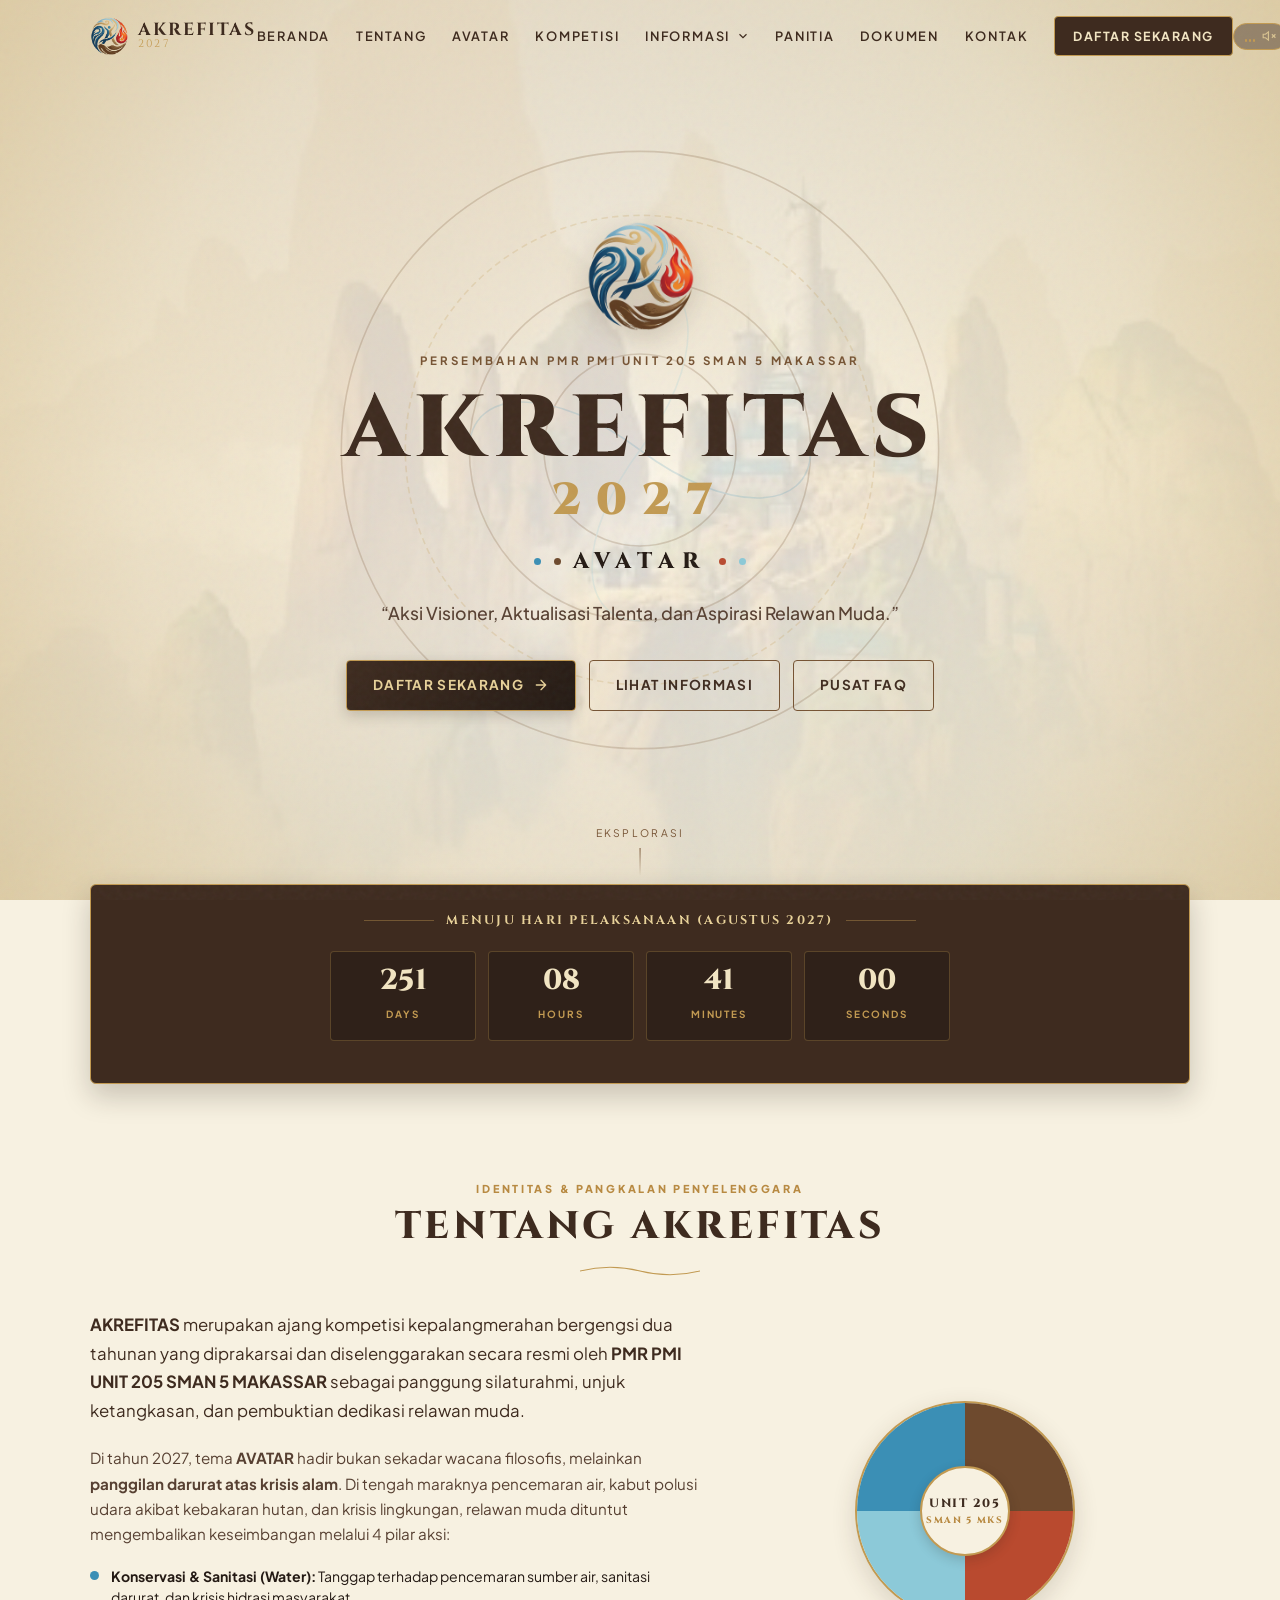
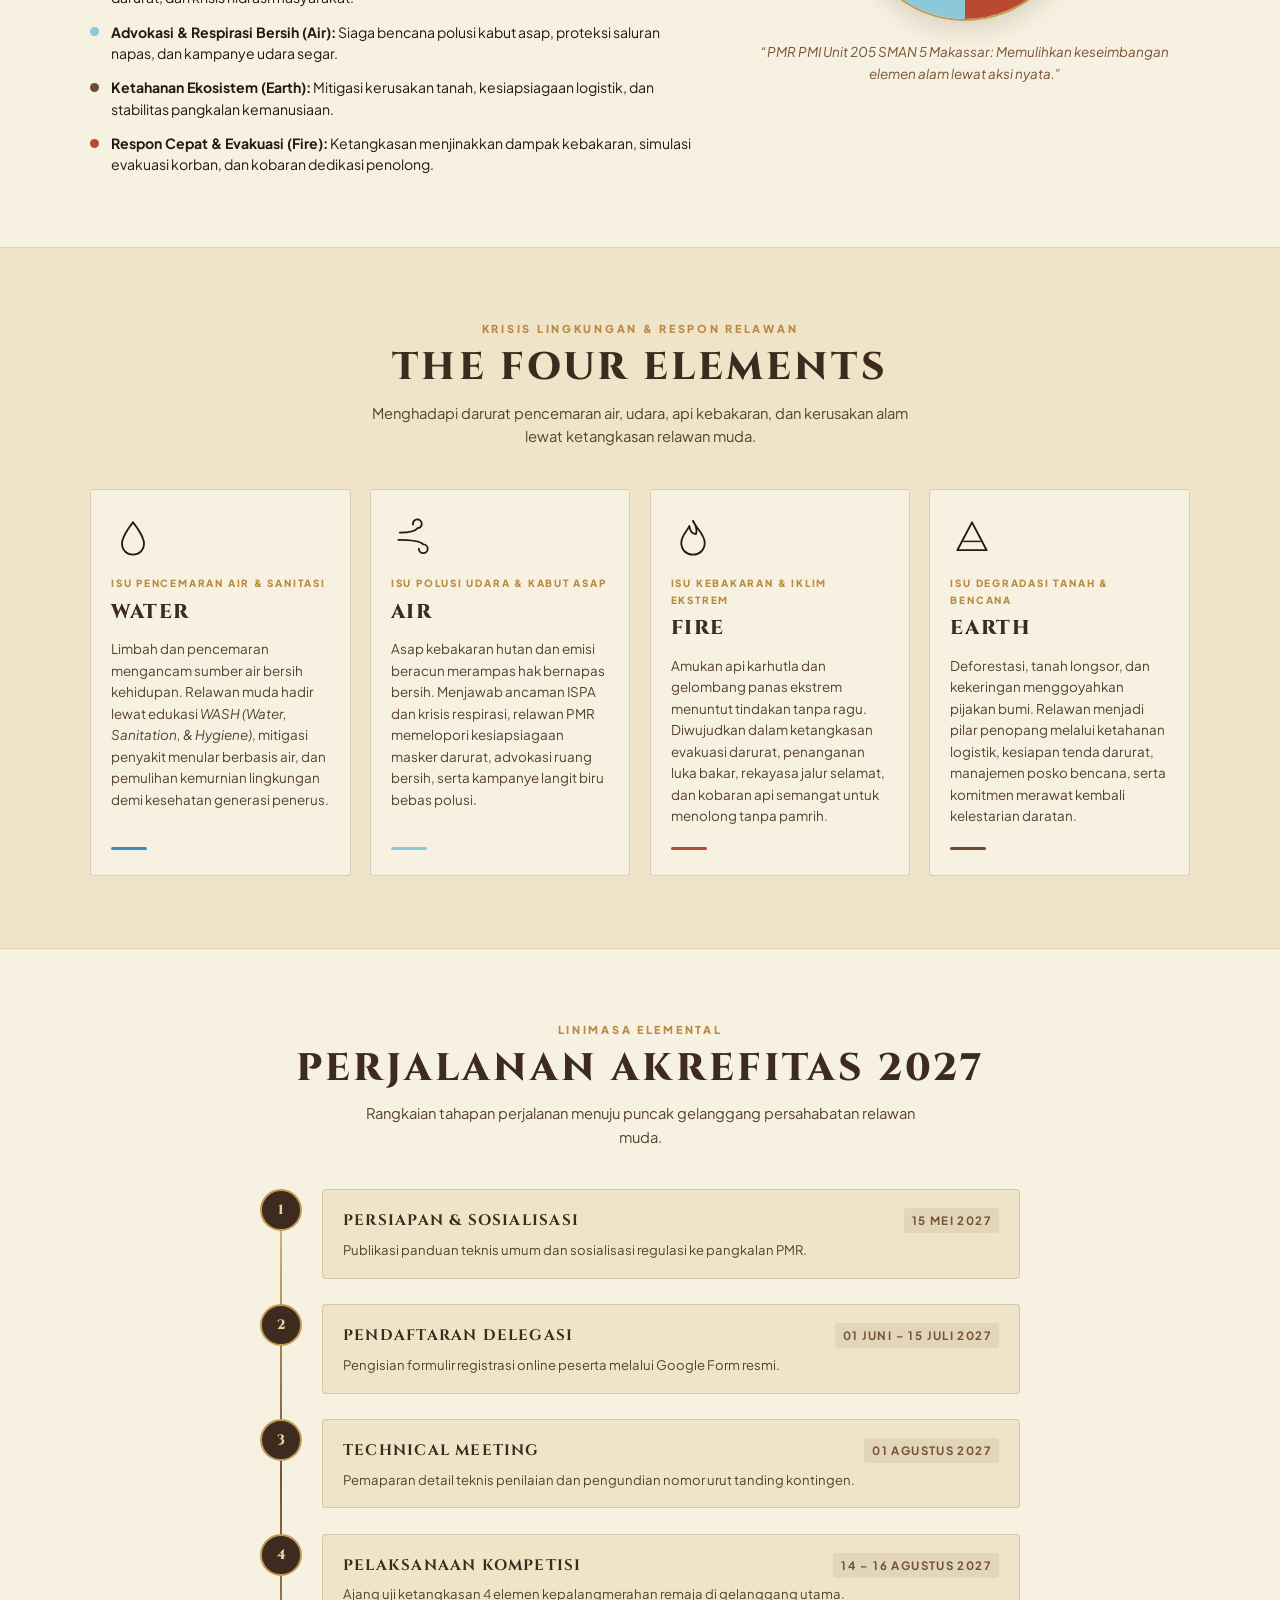
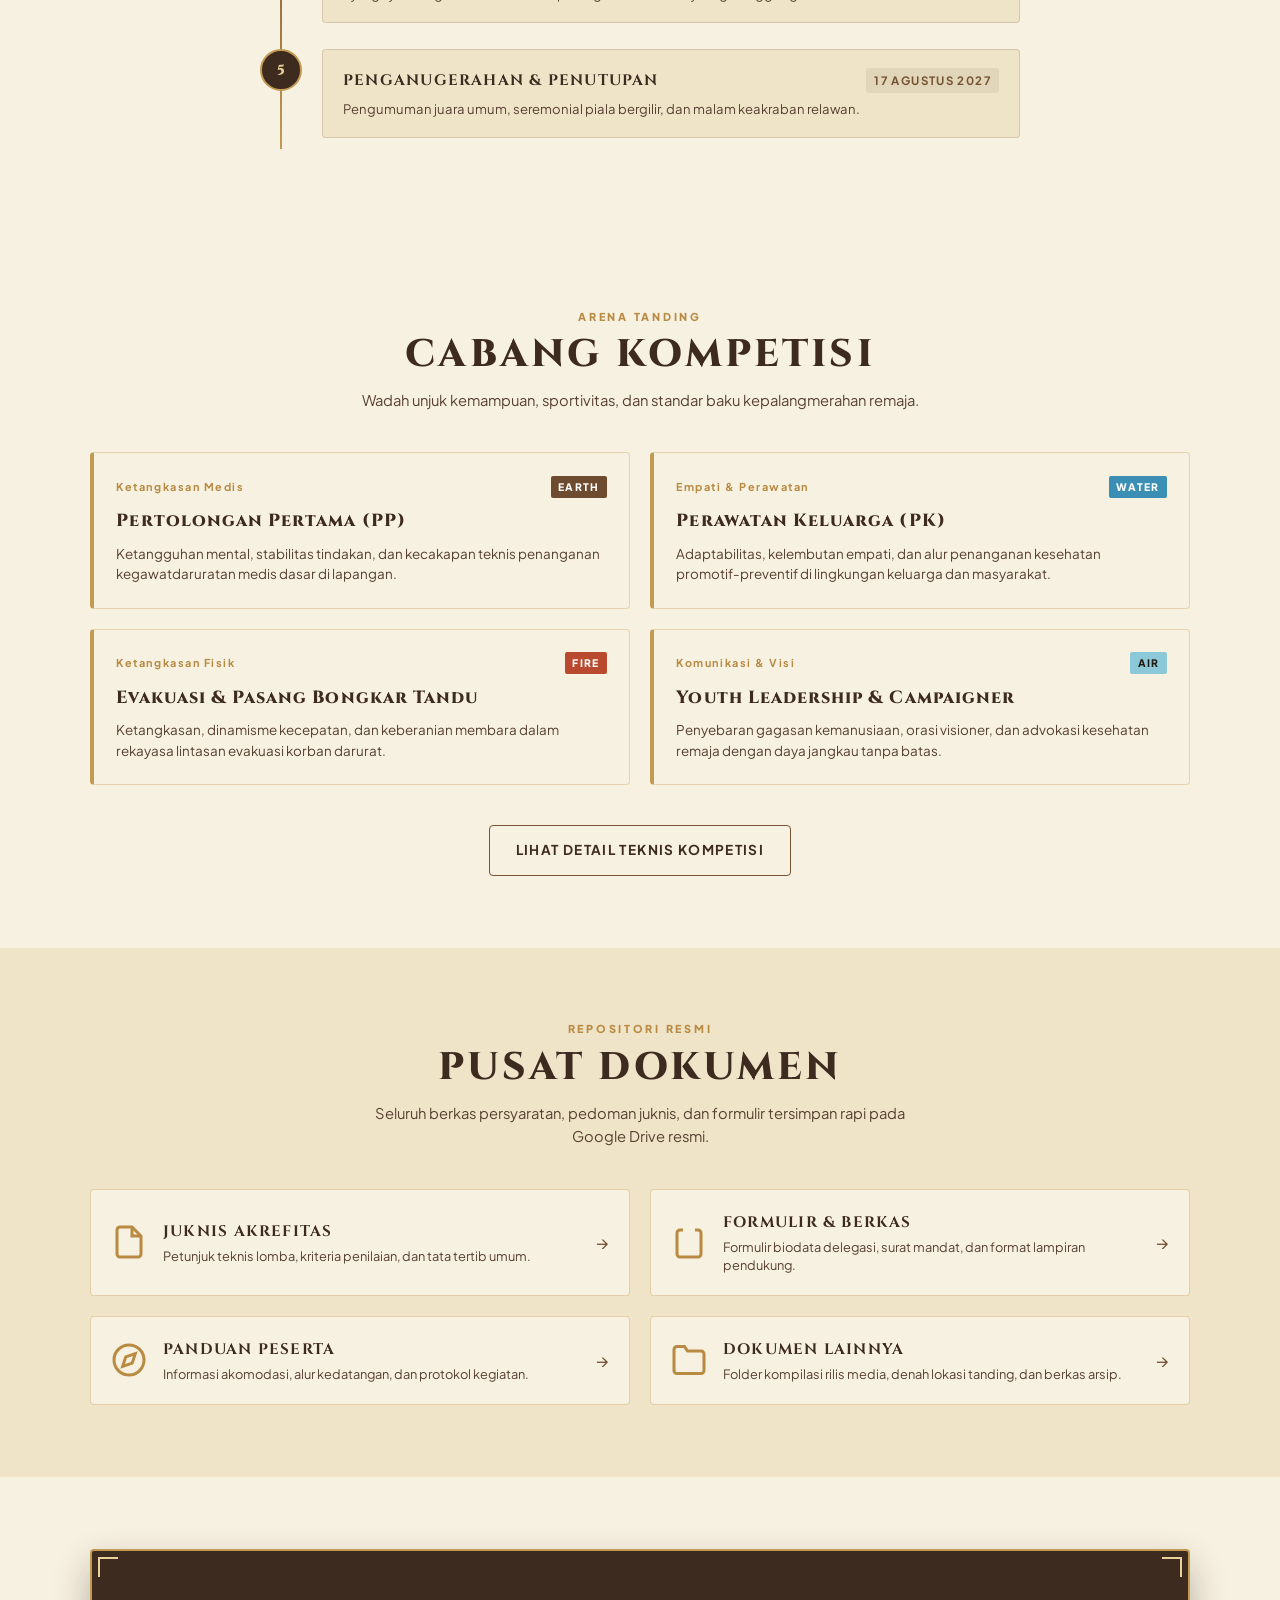
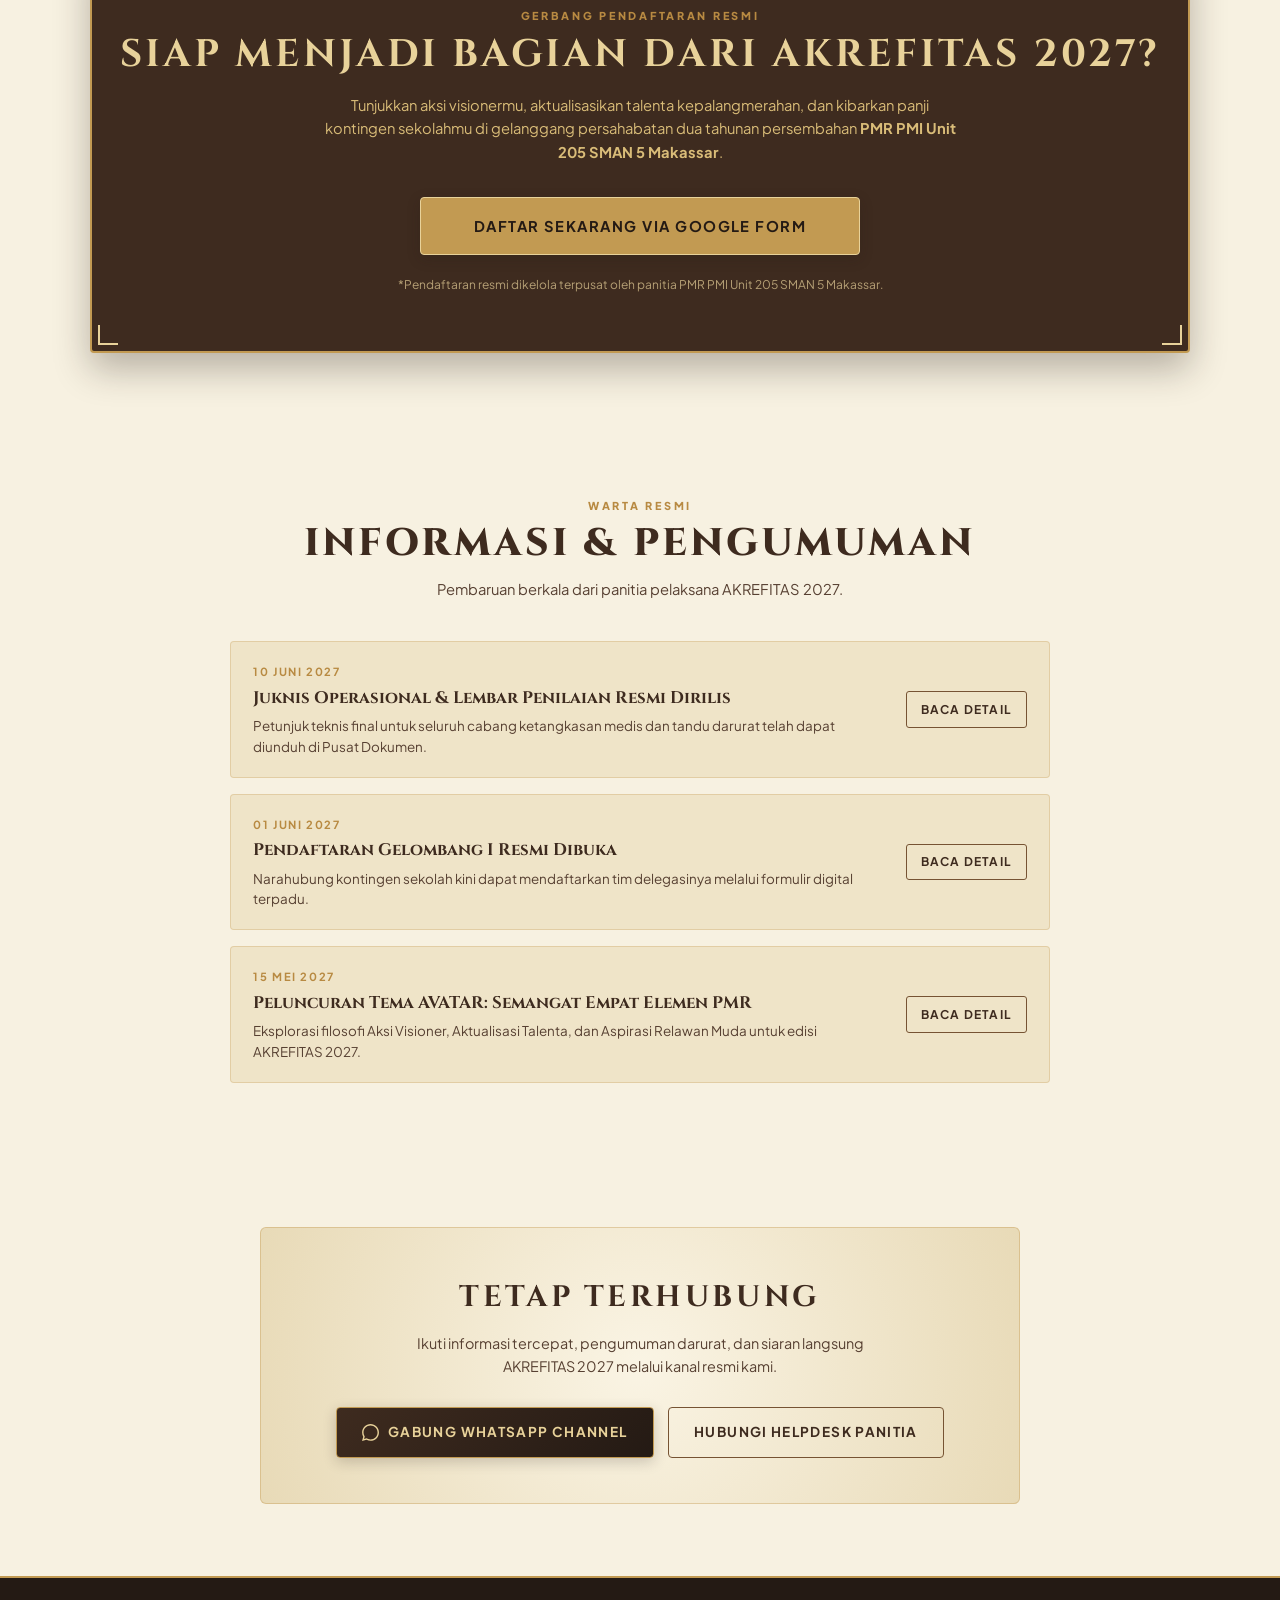
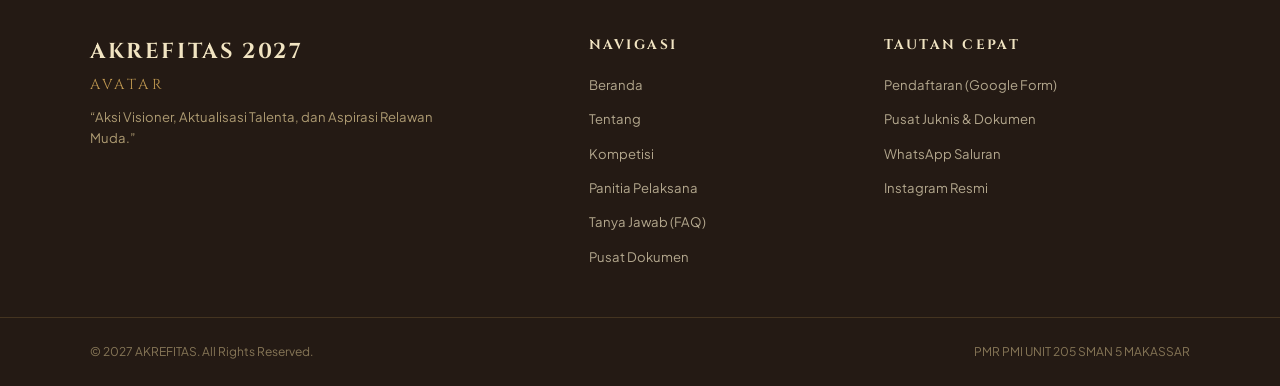
==== commit f4c67f35: "Update AKREFITAS organizer branding Refreshes the landing page metadata and copy to reflect PMR PMI " ====
--- a/index.html
+++ b/index.html
@@ -3,14 +3,14 @@
 <head>
   <meta charset="UTF-8">
   <meta name="viewport" content="width=device-width, initial-scale=1.0">
-  <title>AKREFITAS 2027 — AVATAR</title>
+  <title>AKREFITAS 2027 — AVATAR | PMR PMI UNIT 205 SMAN 5 MAKASSAR</title>
   <!-- SEO & Open Graph Metadata -->
-  <meta name="description" content="Portal resmi AKREFITAS 2027. Kompetisi PMR dua tahunan bertema AVATAR: Aksi Visioner, Aktualisasi Talenta, dan Aspirasi Relawan Muda.">
-  <meta name="keywords" content="AKREFITAS 2027, PMR, Palang Merah Remaja, Relawan Muda, Kompetisi PMR, AVATAR, Krisis Iklim, Sanitasi Air, Polusi Udara">
+  <meta name="description" content="Portal resmi AKREFITAS 2027 yang diselenggarakan oleh PMR PMI Unit 205 SMAN 5 Makassar. Kompetisi kepalangmerahan bertema AVATAR: Aksi Visioner, Aktualisasi Talenta, dan Aspirasi Relawan Muda.">
+  <meta name="keywords" content="AKREFITAS 2027, PMR PMI UNIT 205 SMAN 5 MAKASSAR, SMAN 5 Makassar, PMR Makassar, Kompetisi PMR, AVATAR, Relawan Muda, Palang Merah Remaja">
   <meta name="theme-color" content="#3E2B1F">
   
-  <meta property="og:title" content="AKREFITAS 2027 — AVATAR">
-  <meta property="og:description" content="Digital Hub resmi kompetisi akbar relawan muda dua tahunan. Eksplorasi 4 elemen ketangkasan PMR dan respon krisis lingkungan.">
+  <meta property="og:title" content="AKREFITAS 2027 — AVATAR | PMR PMI UNIT 205 SMAN 5 MAKASSAR">
+  <meta property="og:description" content="Digital Hub resmi kompetisi akbar relawan muda dua tahunan persembahan PMR PMI Unit 205 SMAN 5 Makassar.">
   <meta property="og:type" content="website">
   
   <!-- Google Fonts: Cinzel (Display) & Plus Jakarta Sans (Body) -->
@@ -51,6 +51,12 @@
       <div class="hero-emblem-wrap">
         <img id="heroLogoImg" src="" alt="Logo Resmi AKREFITAS 2027" class="hero-main-logo" style="display: none;">
       </div>
+
+      <!-- EYEBROW: DISELENGGARAKAN OLEH PMR PMI UNIT 205 SMAN 5 MAKASSAR -->
+      <div class="hero-eyebrow">
+        PERSEMBAHAN PMR PMI UNIT 205 SMAN 5 MAKASSAR
+      </div>
+
       <h1 class="hero-title">
         <span class="hero-title-main">AKREFITAS</span>
         <span class="hero-title-year">2027</span>
@@ -124,7 +130,7 @@
   <!-- SECTION: TENTANG AKREFITAS -->
   <section class="section about-section" id="tentang">
     <div class="container">
-      <div class="section-badge">IDENTITAS & FILOSOFI</div>
+      <div class="section-badge">IDENTITAS & PANGKALAN PENYELENGGARA</div>
       <h2 class="section-title">TENTANG AKREFITAS</h2>
       <div class="section-divider-ornament">
         <svg viewBox="0 0 160 20" class="motif-divider"><path d="M0,10 Q40,0 80,10 Q120,20 160,10" fill="none" stroke="currentColor" stroke-width="1.5"/></svg>
@@ -133,7 +139,7 @@
       <div class="about-grid">
         <div class="about-prose">
           <p class="lead-text">
-            <strong>AKREFITAS</strong> merupakan ajang kompetisi kepalangmerahan bergengsi yang diselenggarakan setiap dua tahun sekali, mempertemukan talenta-talenta Palang Merah Remaja (PMR) dalam wadah silaturahmi, ketangkasan, dan kepekaan sosial.
+            <strong>AKREFITAS</strong> merupakan ajang kompetisi kepalangmerahan bergengsi dua tahunan yang diprakarsai dan diselenggarakan secara resmi oleh <strong>PMR PMI UNIT 205 SMAN 5 MAKASSAR</strong> sebagai panggung silaturahmi, unjuk ketangkasan, dan pembuktian dedikasi relawan muda.
           </p>
           <p>
             Di tahun 2027, tema <strong>AVATAR</strong> hadir bukan sekadar wacana filosofis, melainkan <strong>panggilan darurat atas krisis alam</strong>. Di tengah maraknya pencemaran air, kabut polusi udara akibat kebakaran hutan, dan krisis lingkungan, relawan muda dituntut mengembalikan keseimbangan melalui 4 pilar aksi:
@@ -165,19 +171,19 @@
             <div class="circle-quadrant q-fire" data-label="FIRE"></div>
             <div class="circle-quadrant q-air" data-label="AIR"></div>
             <div class="circle-core">
-              <span>HARMONI</span>
-              <small>RELAWAN</small>
+              <span>UNIT 205</span>
+              <small>SMAN 5 MKS</small>
             </div>
           </div>
           <div class="balance-caption">
-            &ldquo;Memulihkan keseimbangan elemen alam lewat aksi kerelawanan nyata.&rdquo;
-          </div>
-        </div>
-      </div>
-    </div>
-  </section>
-
-  <!-- SECTION: AVATAR / THE FOUR ELEMENTS (REVISI ISU LINGKUNGAN & KRISIS PENCEMARAN) -->
+            &ldquo;PMR PMI Unit 205 SMAN 5 Makassar: Memulihkan keseimbangan elemen alam lewat aksi nyata.&rdquo;
+          </div>
+        </div>
+      </div>
+    </div>
+  </section>
+
+  <!-- SECTION: AVATAR / THE FOUR ELEMENTS (KRISIS LINGKUNGAN & RESPON RELAWAN) -->
   <section class="section avatar-concept-section" id="avatar-concept">
     <div class="container">
       <div class="section-badge">KRISIS LINGKUNGAN & RESPON RELAWAN</div>
@@ -344,17 +350,17 @@
         <div class="banner-border-corner bottom-right"></div>
 
         <div class="banner-content">
-          <div class="section-badge">GERBANG PENDAFTARAN</div>
+          <div class="section-badge">GERBANG PENDAFTARAN RESMI</div>
           <h2 class="cta-heading">SIAP MENJADI BAGIAN DARI AKREFITAS 2027?</h2>
           <p class="cta-subheading">
-            Tunjukkan aksi visionermu, aktualisasikan talenta kepalangmerahan, dan kibarkan panji kontingen sekolahmu di gelanggang persahabatan dua tahunan.
+            Tunjukkan aksi visionermu, aktualisasikan talenta kepalangmerahan, dan kibarkan panji kontingen sekolahmu di gelanggang persahabatan dua tahunan persembahan <strong>PMR PMI Unit 205 SMAN 5 Makassar</strong>.
           </p>
           <div class="cta-button-holder">
             <a href="#" class="btn btn-primary btn-large btn-register" target="_blank" rel="noopener">
               DAFTAR SEKARANG VIA GOOGLE FORM
             </a>
           </div>
-          <small class="cta-note">*Pendaftaran resmi dikelola terpusat melalui form yang diverifikasi panitia.</small>
+          <small class="cta-note">*Pendaftaran resmi dikelola terpusat oleh panitia PMR PMI Unit 205 SMAN 5 Makassar.</small>
         </div>
       </div>
     </div>
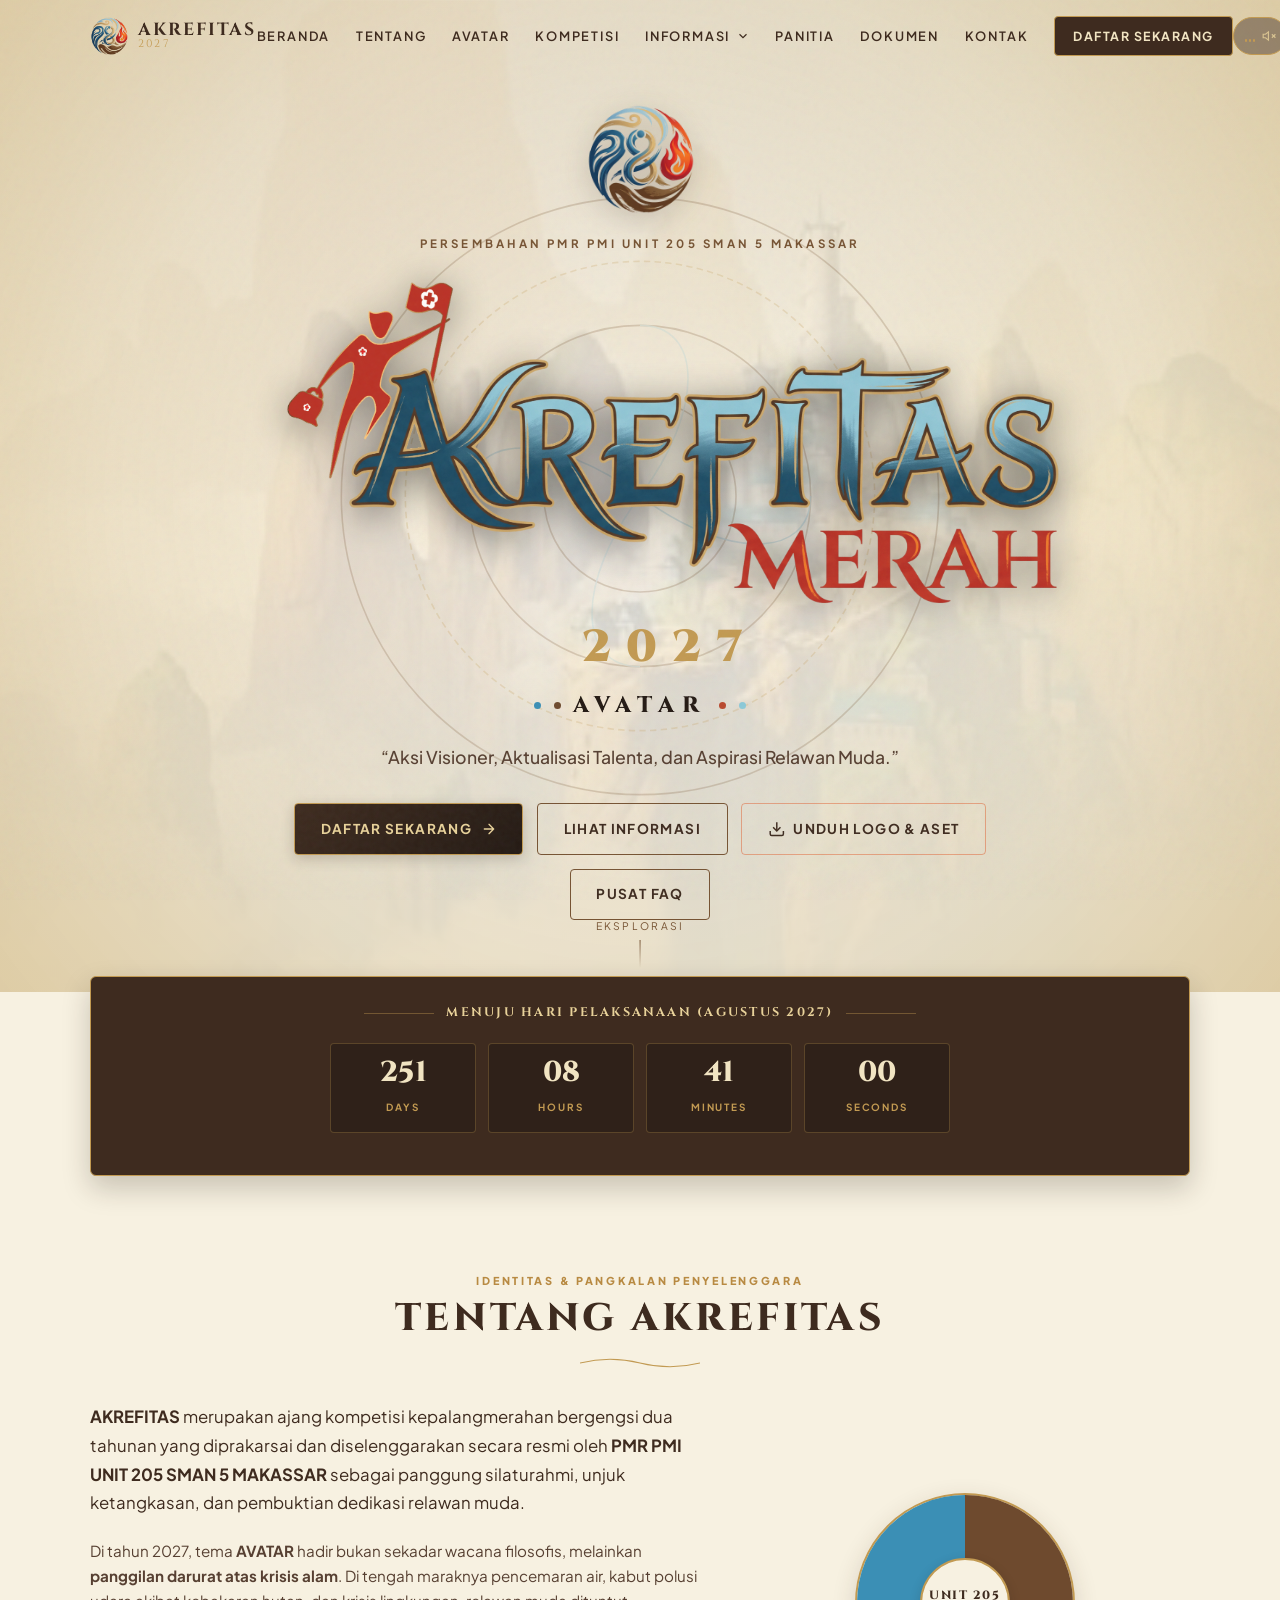
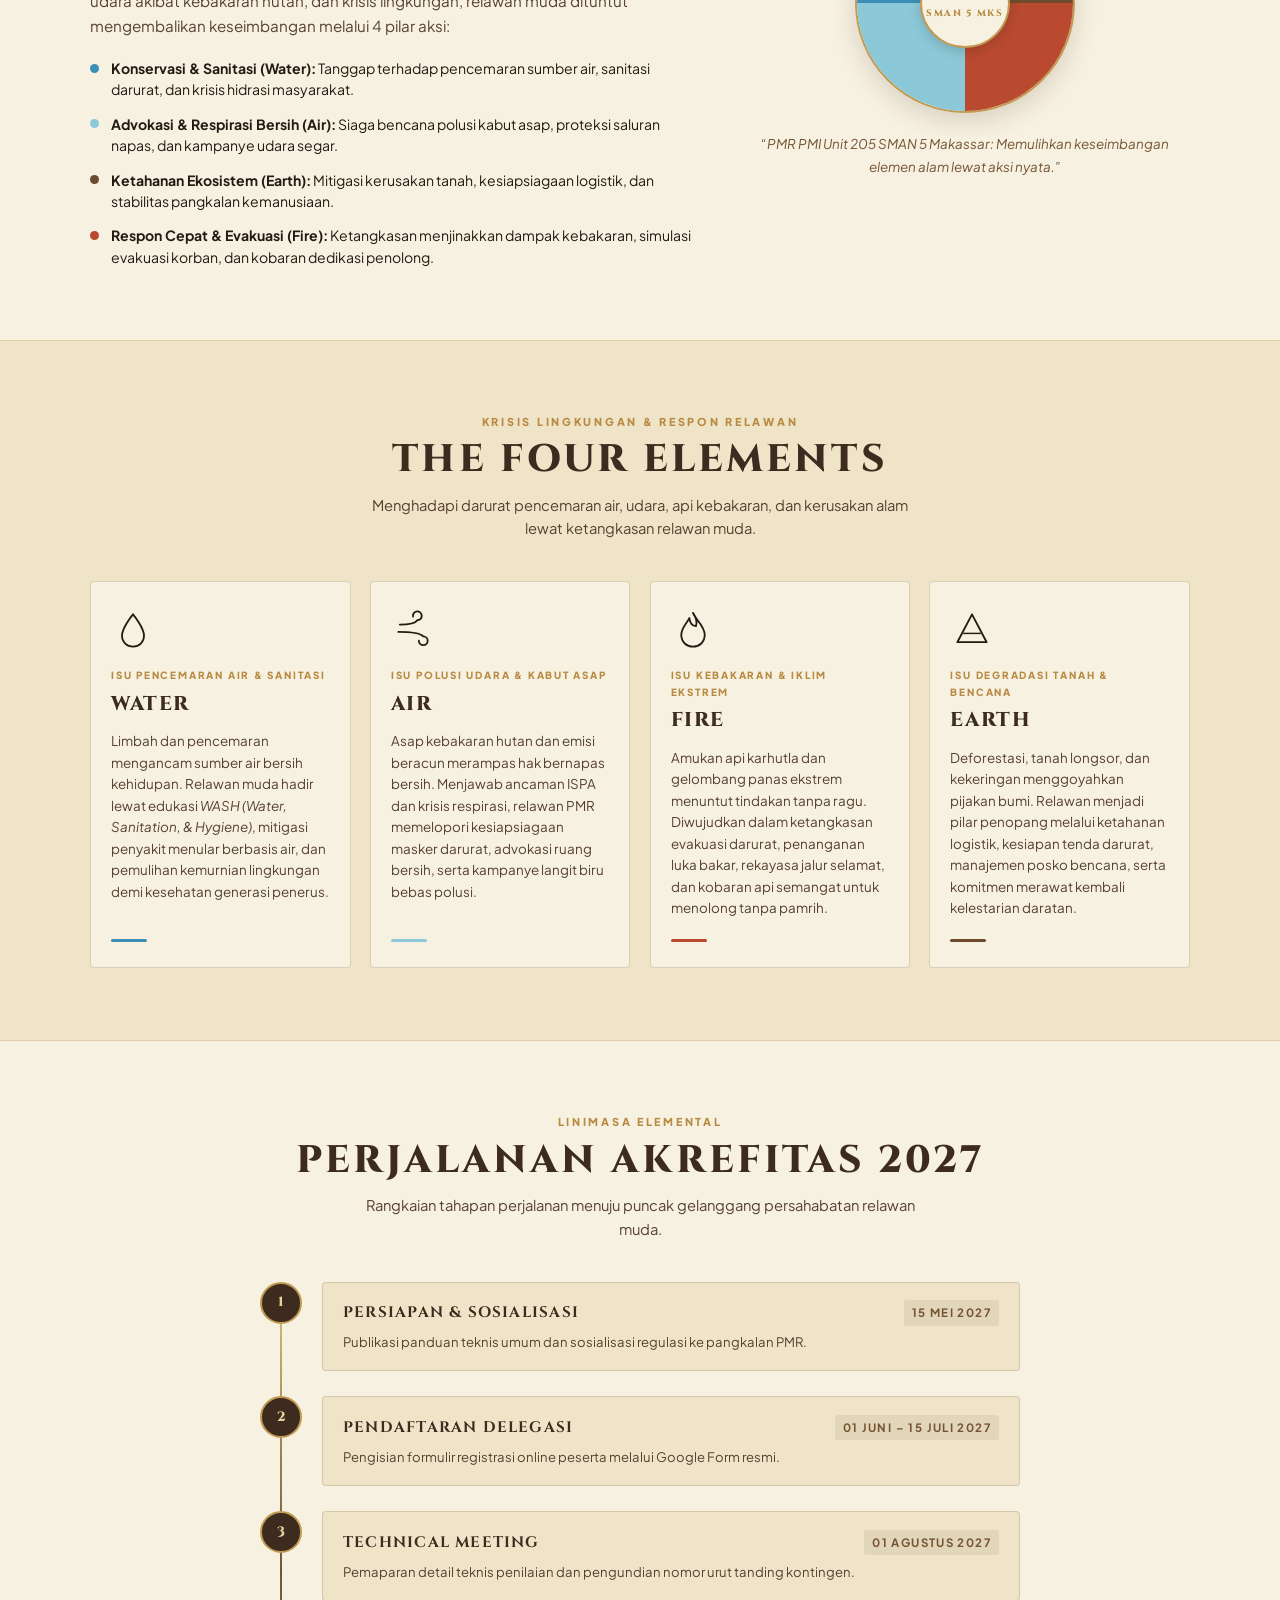
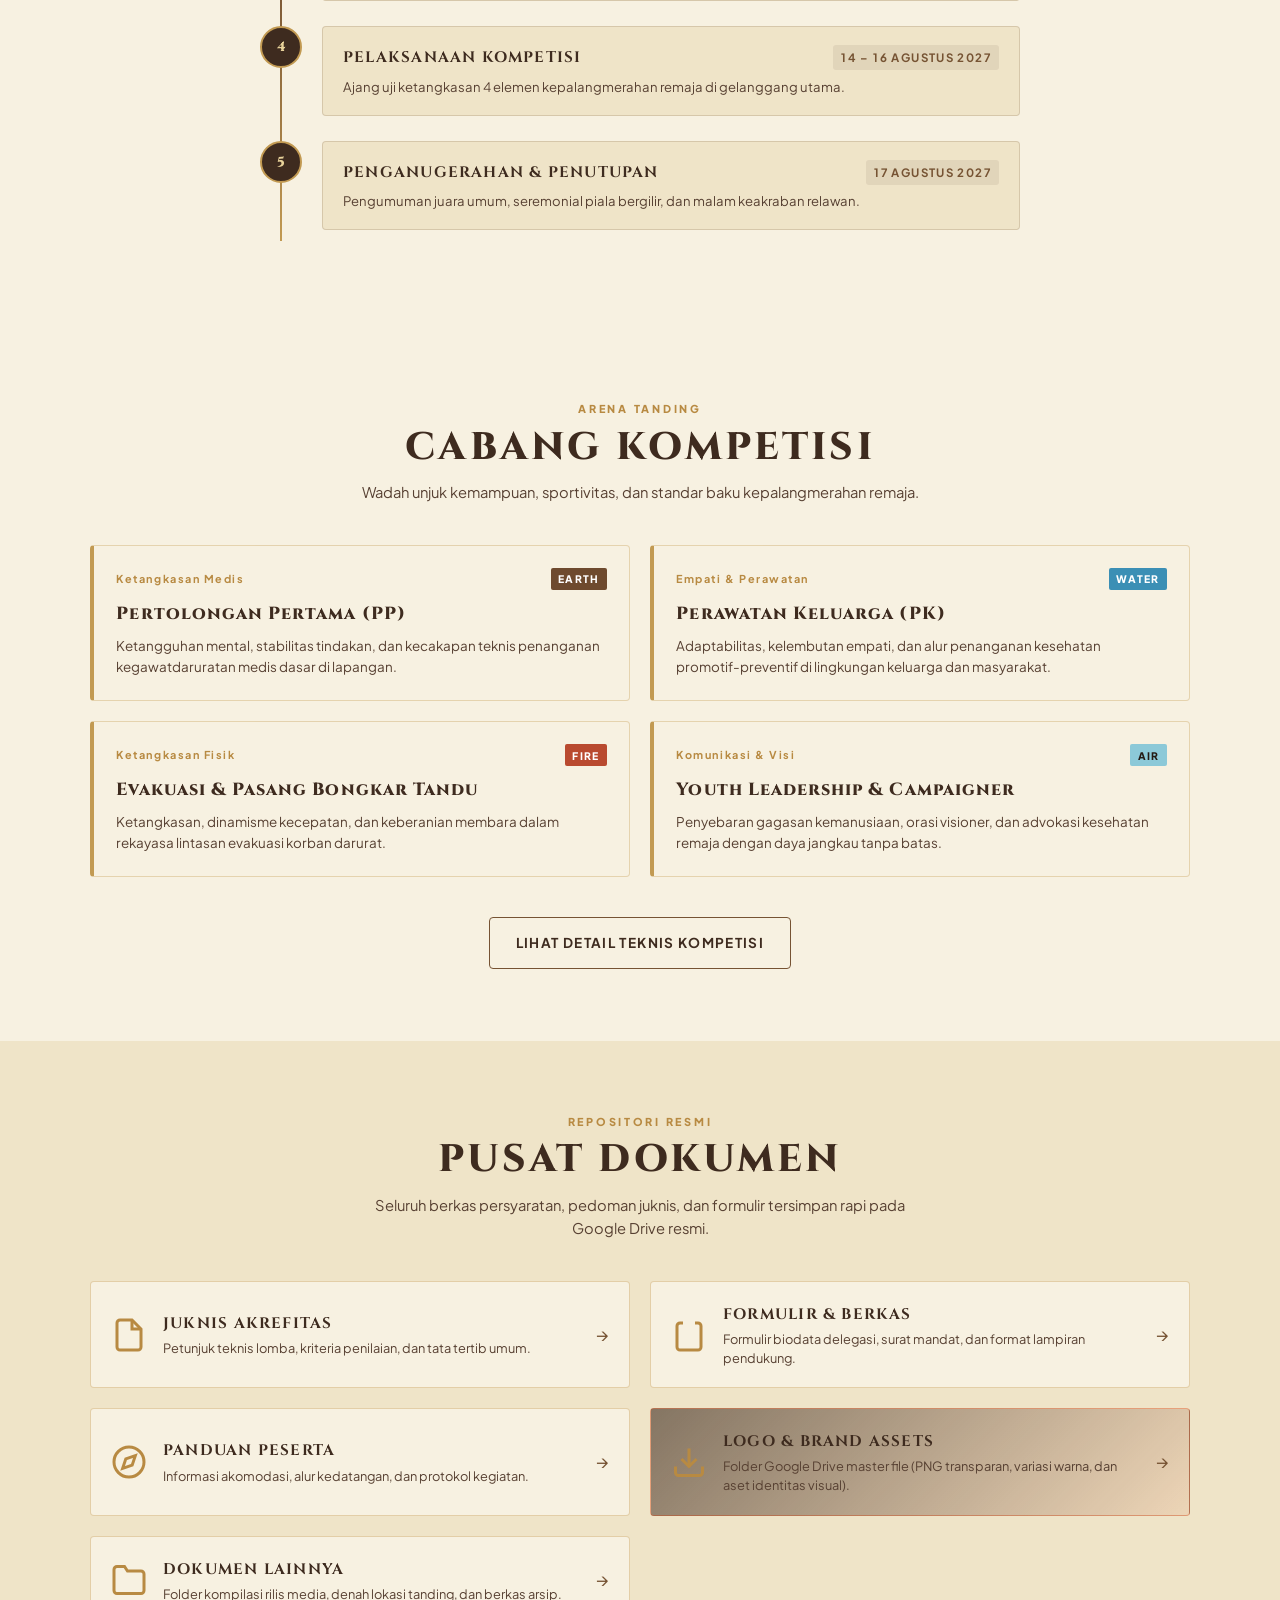
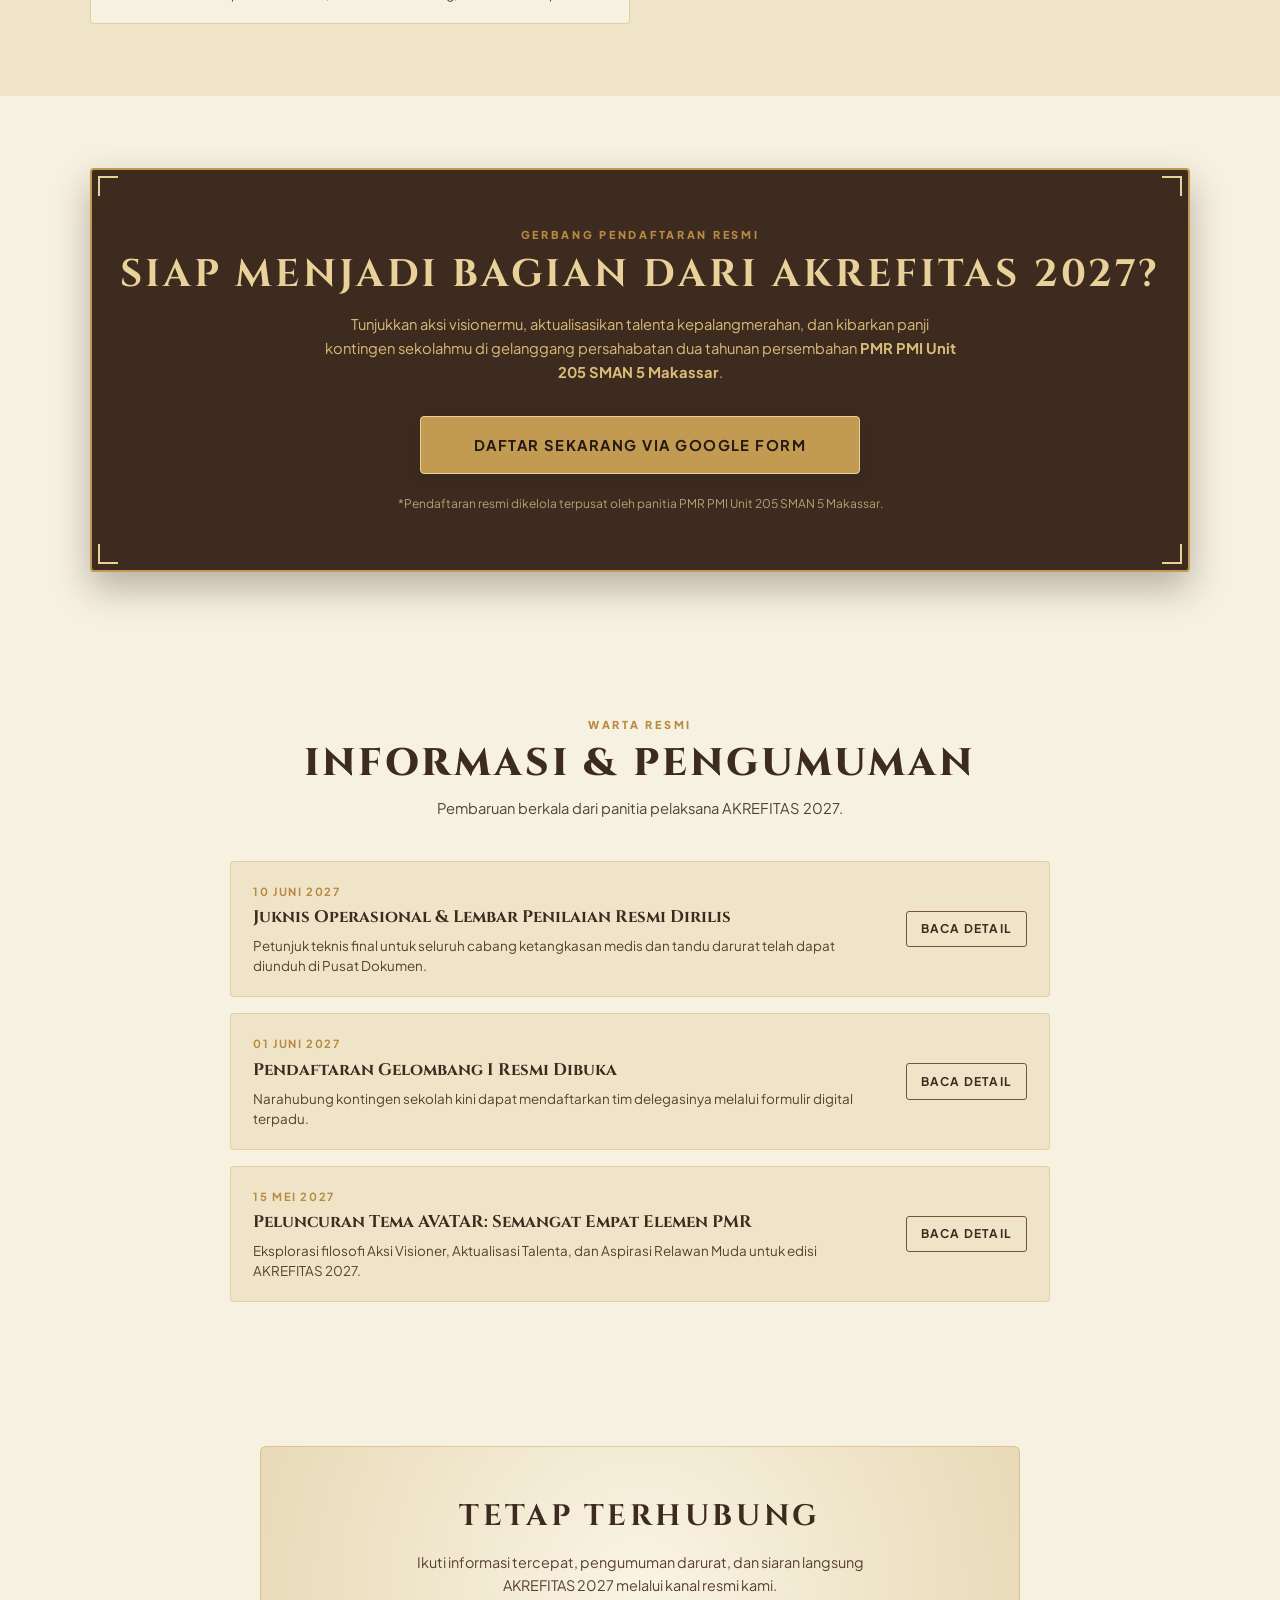
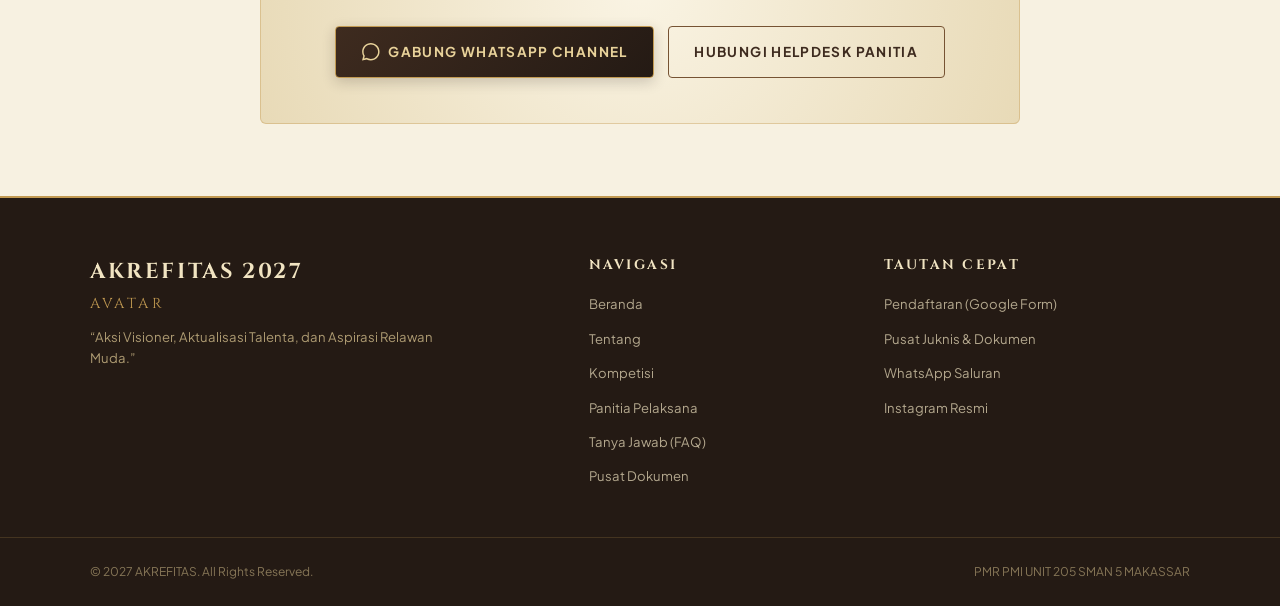
==== commit 92825675: "Update branding and asset links Refresh the AKREFITAS visual identity with the new red logo and resp" ====
--- a/index.html
+++ b/index.html
@@ -4,9 +4,10 @@
   <meta charset="UTF-8">
   <meta name="viewport" content="width=device-width, initial-scale=1.0">
   <title>AKREFITAS 2027 — AVATAR | PMR PMI UNIT 205 SMAN 5 MAKASSAR</title>
+  
   <!-- SEO & Open Graph Metadata -->
   <meta name="description" content="Portal resmi AKREFITAS 2027 yang diselenggarakan oleh PMR PMI Unit 205 SMAN 5 Makassar. Kompetisi kepalangmerahan bertema AVATAR: Aksi Visioner, Aktualisasi Talenta, dan Aspirasi Relawan Muda.">
-  <meta name="keywords" content="AKREFITAS 2027, PMR PMI UNIT 205 SMAN 5 MAKASSAR, SMAN 5 Makassar, PMR Makassar, Kompetisi PMR, AVATAR, Relawan Muda, Palang Merah Remaja">
+  <meta name="keywords" content="AKREFITAS 2027, AKREFITAS MERAH, PMR PMI UNIT 205 SMAN 5 MAKASSAR, SMAN 5 Makassar, PMR Makassar, Kompetisi PMR, AVATAR, Relawan Muda, Palang Merah Remaja">
   <meta name="theme-color" content="#3E2B1F">
   
   <meta property="og:title" content="AKREFITAS 2027 — AVATAR | PMR PMI UNIT 205 SMAN 5 MAKASSAR">
@@ -30,7 +31,7 @@
   <!-- Overlay Tekstur Kertas Kuno Ambient -->
   <div class="ancient-parchment-overlay" aria-hidden="true"></div>
 
-  <!-- REUSABLE NAVBAR (Dikelola mandiri di js/components/navbar.js) -->
+  <!-- REUSABLE NAVBAR -->
   <site-navbar></site-navbar>
 
   <!-- HERO SECTION -->
@@ -48,17 +49,21 @@
     </div>
 
     <div class="container hero-content">
+      <!-- 1. EMBLEM SIMBOL RESMI (ATAS) -->
       <div class="hero-emblem-wrap">
-        <img id="heroLogoImg" src="" alt="Logo Resmi AKREFITAS 2027" class="hero-main-logo" style="display: none;">
-      </div>
-
-      <!-- EYEBROW: DISELENGGARAKAN OLEH PMR PMI UNIT 205 SMAN 5 MAKASSAR -->
+        <img id="heroLogoImg" src="assets/images/logo-akrefitas.png" alt="Emblem Resmi AKREFITAS 2027" class="hero-main-logo" onerror="this.style.display='none';">
+      </div>
+
+      <!-- EYEBROW PENYELENGGARA -->
       <div class="hero-eyebrow">
         PERSEMBAHAN PMR PMI UNIT 205 SMAN 5 MAKASSAR
       </div>
 
-      <h1 class="hero-title">
-        <span class="hero-title-main">AKREFITAS</span>
+      <!-- 2. JUDUL HERO: LOGO TIPOGRAFI "AKREFITAS" + TAHUN 2027 -->
+      <h1 class="hero-title hero-title-custom-typo">
+        <span class="hero-title-main">
+          <img src="assets/images/logo-akrefitas-merah.png" alt="AKREFITAS" class="hero-typo-logo">
+        </span>
         <span class="hero-title-year">2027</span>
       </h1>
       
@@ -82,6 +87,11 @@
         <a href="#informasi" class="btn btn-secondary">
           LIHAT INFORMASI
         </a>
+        <!-- TOMBOL UNDUH LOGO & ASET (GOOGLE DRIVE) -->
+        <a href="#" class="btn btn-secondary btn-download-asset btn-brand-assets" target="_blank" rel="noopener">
+          <svg viewBox="0 0 24 24" fill="none" stroke="currentColor" stroke-width="2" class="inline-icon"><path d="M21 15v4a2 2 0 0 1-2 2H5a2 2 0 0 1-2-2v-4"/><polyline points="7 10 12 15 17 10"/><line x1="12" y1="15" x2="12" y2="3"/></svg>
+          <span>UNDUH LOGO & ASET</span>
+        </a>
         <a href="faq.html" class="btn btn-secondary btn-faq-nav">
           PUSAT FAQ
         </a>
@@ -191,7 +201,7 @@
       <p class="section-subtitle">Menghadapi darurat pencemaran air, udara, api kebakaran, dan kerusakan alam lewat ketangkasan relawan muda.</p>
 
       <div class="elements-harmony-grid">
-        <!-- Water Element: Isu Pencemaran Air & Sanitasi -->
+        <!-- Water Element -->
         <article class="element-card card-water">
           <div class="element-header">
             <div class="element-glyph-box">
@@ -208,7 +218,7 @@
           <div class="element-footer-line"></div>
         </article>
 
-        <!-- Air Element: Isu Polusi Udara & Kabut Asap Kebakaran -->
+        <!-- Air Element -->
         <article class="element-card card-air">
           <div class="element-header">
             <div class="element-glyph-box">
@@ -226,7 +236,7 @@
           <div class="element-footer-line"></div>
         </article>
 
-        <!-- Fire Element: Isu Bencana Kebakaran & Gelombang Panas -->
+        <!-- Fire Element -->
         <article class="element-card card-fire">
           <div class="element-header">
             <div class="element-glyph-box">
@@ -243,7 +253,7 @@
           <div class="element-footer-line"></div>
         </article>
 
-        <!-- Earth Element: Isu Kerusakan Tanah & Bencana Alam -->
+        <!-- Earth Element -->
         <article class="element-card card-earth">
           <div class="element-header">
             <div class="element-glyph-box">
@@ -324,6 +334,22 @@
           <div class="doc-meta">
             <h4>PANDUAN PESERTA</h4>
             <p>Informasi akomodasi, alur kedatangan, dan protokol kegiatan.</p>
+          </div>
+          <span class="doc-arrow">&rarr;</span>
+        </a>
+
+        <!-- KARTU UNDUH LOGO & ASET RESMI (GOOGLE DRIVE) -->
+        <a href="#" class="doc-item-card doc-item-highlight btn-brand-assets" target="_blank" rel="noopener">
+          <div class="doc-icon">
+            <svg viewBox="0 0 24 24" fill="none" stroke="currentColor" stroke-width="2">
+              <path d="M21 15v4a2 2 0 0 1-2 2H5a2 2 0 0 1-2-2v-4"/>
+              <polyline points="7 10 12 15 17 10"/>
+              <line x1="12" y1="15" x2="12" y2="3"/>
+            </svg>
+          </div>
+          <div class="doc-meta">
+            <h4>LOGO & BRAND ASSETS</h4>
+            <p>Folder Google Drive master file (PNG transparan, variasi warna, dan aset identitas visual).</p>
           </div>
           <span class="doc-arrow">&rarr;</span>
         </a>
@@ -397,7 +423,7 @@
     </div>
   </section>
 
-  <!-- REUSABLE FOOTER (Dikelola mandiri di js/components/footer.js) -->
+  <!-- REUSABLE FOOTER -->
   <site-footer></site-footer>
 
   <!-- Runtime Script -->
--- a/css/style.css
+++ b/css/style.css
@@ -2031,4 +2031,87 @@
 
 .nav-audio-controller.playing .eq-bar {
   animation: eqBounce 1.2s infinite ease-in-out alternate;
+}
+
+.nav-audio-btn {
+  min-width: 44px; /* Standar kenyamanan sentuhan jari mobile */
+  min-height: 38px;
+  touch-action: manipulation; /* Mencegah delay 300ms di browser HP */
+  -webkit-tap-highlight-color: transparent;
+  position: relative;
+  z-index: 1002; /* Berada di atas layer lain */
+}
+
+/* ==========================================================================
+   CUSTOM TYPOGRAPHY LOGO DI HERO TITLE
+   ========================================================================== */
+.hero-title-custom-typo {
+  display: flex;
+  align-items: center;
+  justify-content: center;
+  flex-wrap: wrap;
+  gap: 0.5rem 1.25rem;
+  margin: 0.5rem 0 1rem;
+}
+
+.hero-title-custom-typo .hero-title-main {
+  display: inline-flex;
+  align-items: center;
+  justify-content: center;
+}
+
+.hero-typo-logo {
+  max-width: 90vw;
+  width: 800px;         /* Ukuran lebar ideal di desktop */
+  height: auto;
+  object-fit: contain;
+  filter: drop-shadow(0 6px 18px rgba(0, 0, 0, 0.45));
+  transition: transform 0.3s ease;
+}
+
+.hero-typo-logo:hover {
+  transform: scale(1.02);
+}
+
+/* Responsif Mobile untuk Tipografi */
+@media (max-width: 768px) {
+  .hero-title-custom-typo {
+    gap: 0.25rem;
+  }
+  .hero-typo-logo {
+    width: 290px;       /* Proporsional di layar HP */
+  }
+}
+
+/* ==========================================================================
+   DOWNLOAD LOGO & BRAND ASSETS
+   ========================================================================== */
+.btn-download-asset {
+  display: inline-flex;
+  align-items: center;
+  gap: 0.5rem;
+  border-color: rgba(224, 86, 36, 0.45);
+}
+
+.btn-download-asset:hover {
+  border-color: var(--color-fire);
+  color: #fff;
+  box-shadow: 0 0 14px rgba(224, 86, 36, 0.35);
+}
+
+.inline-icon {
+  width: 1.1rem;
+  height: 1.1rem;
+  vertical-align: middle;
+}
+
+.doc-item-highlight {
+  border-color: rgba(224, 86, 36, 0.4);
+  background: linear-gradient(135deg, rgba(62, 43, 31, 0.6) 0%, rgba(224, 86, 36, 0.1) 100%);
+}
+
+.doc-item-highlight:hover {
+  border-color: var(--color-fire);
+  transform: translateY(-3px);
+  box-shadow: 0 6px 20px rgba(224, 86, 36, 0.25);
 }
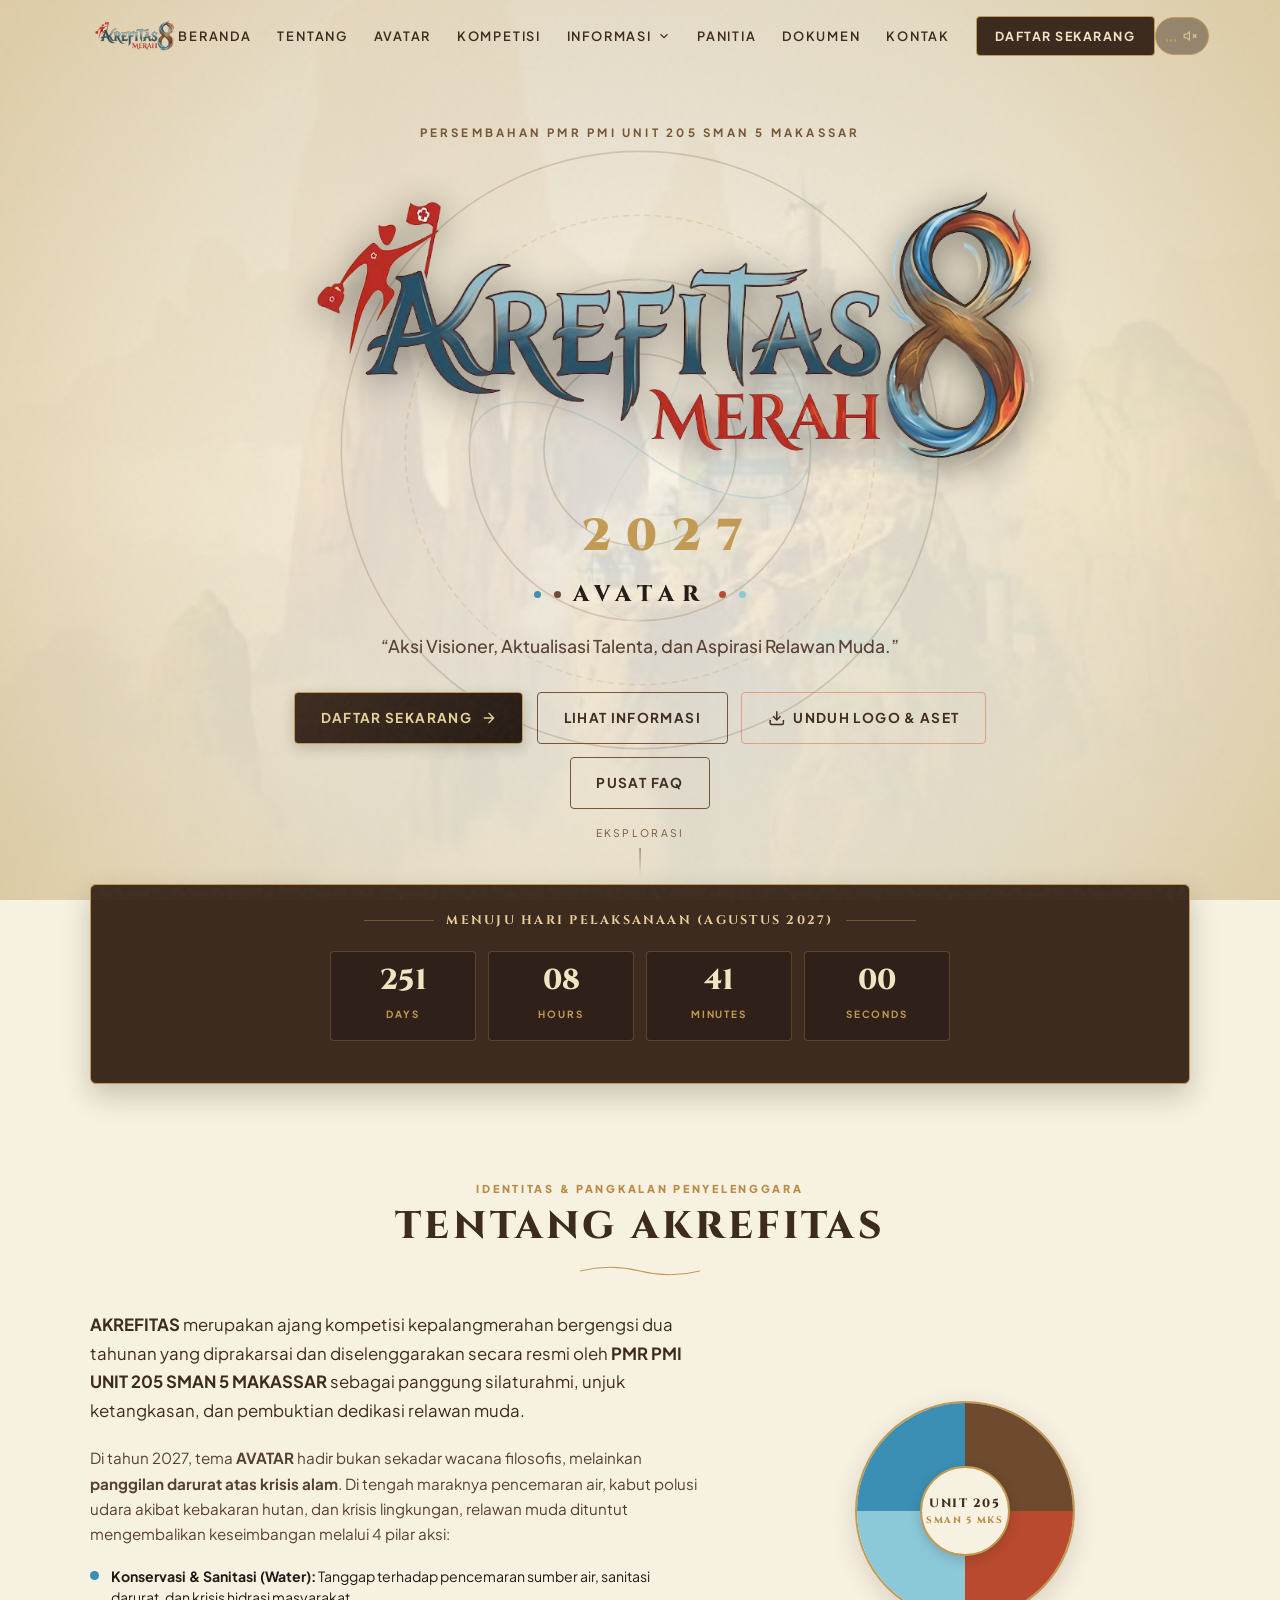
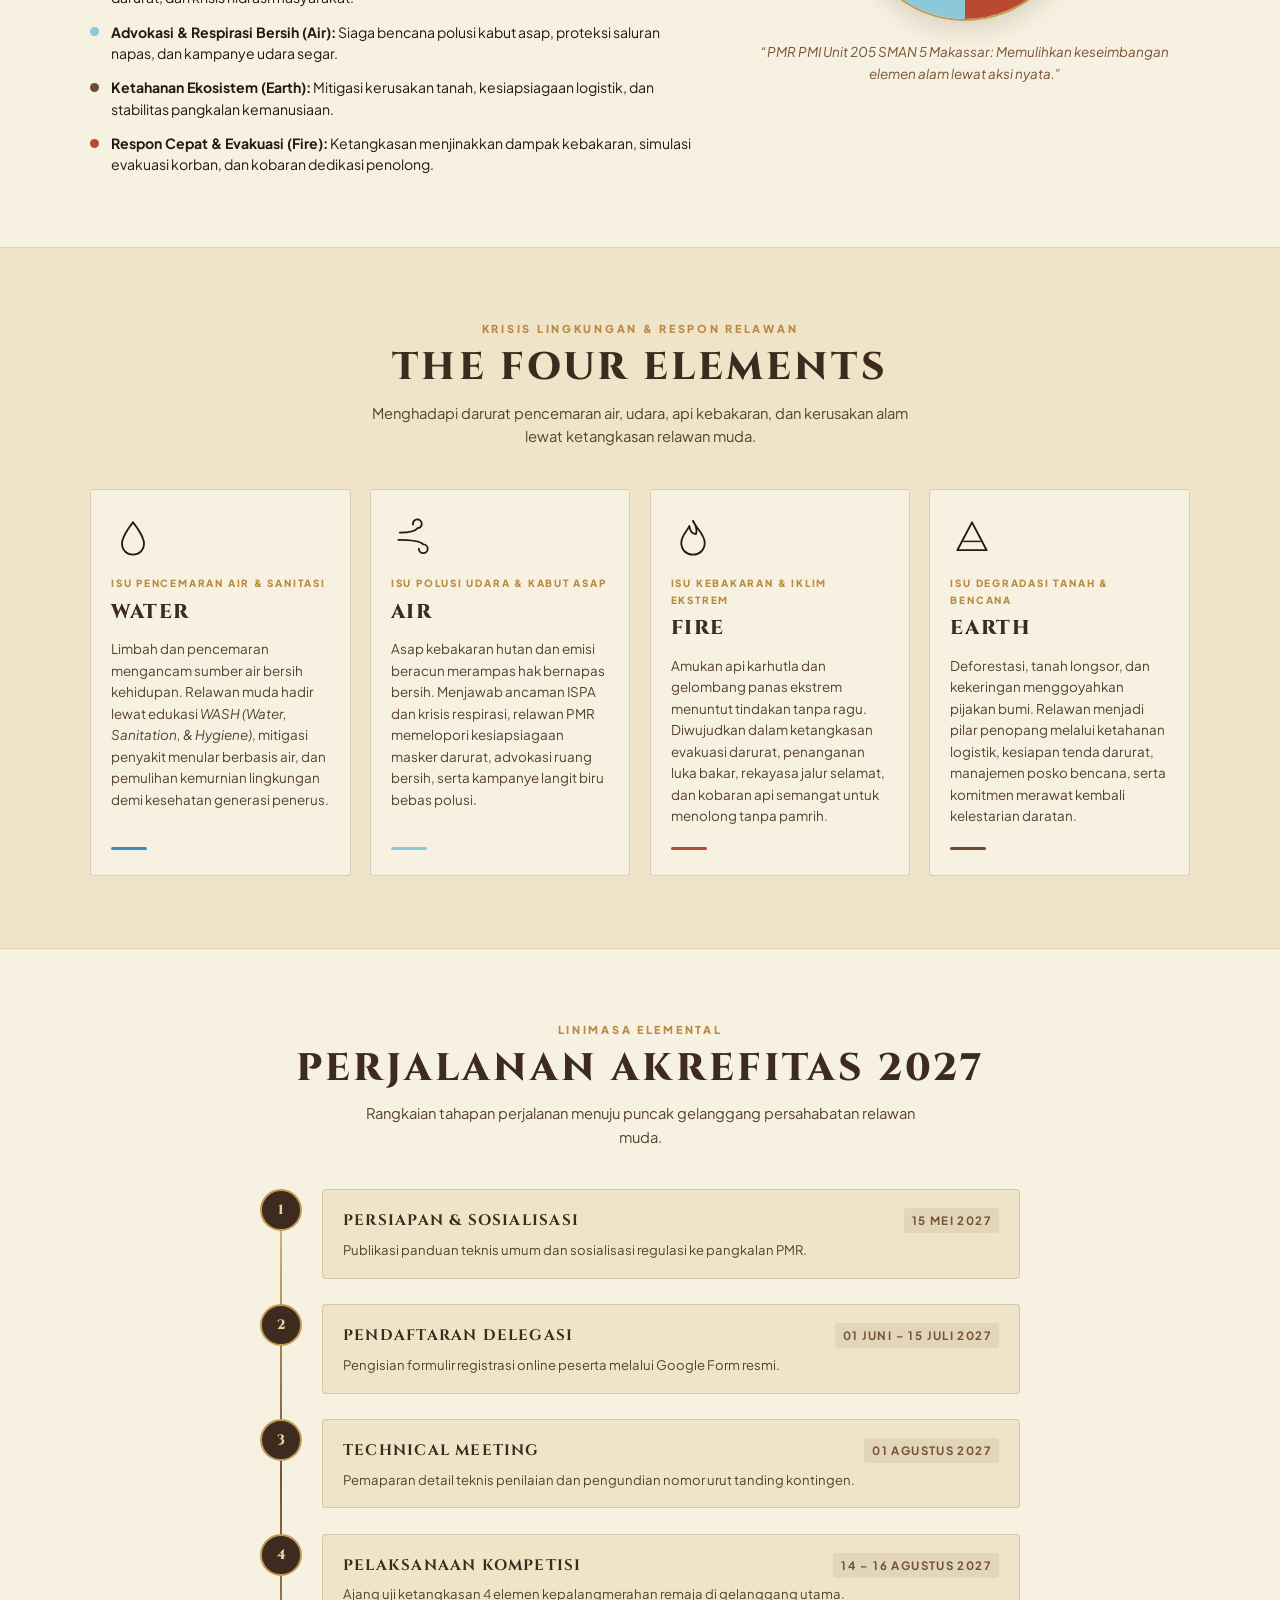
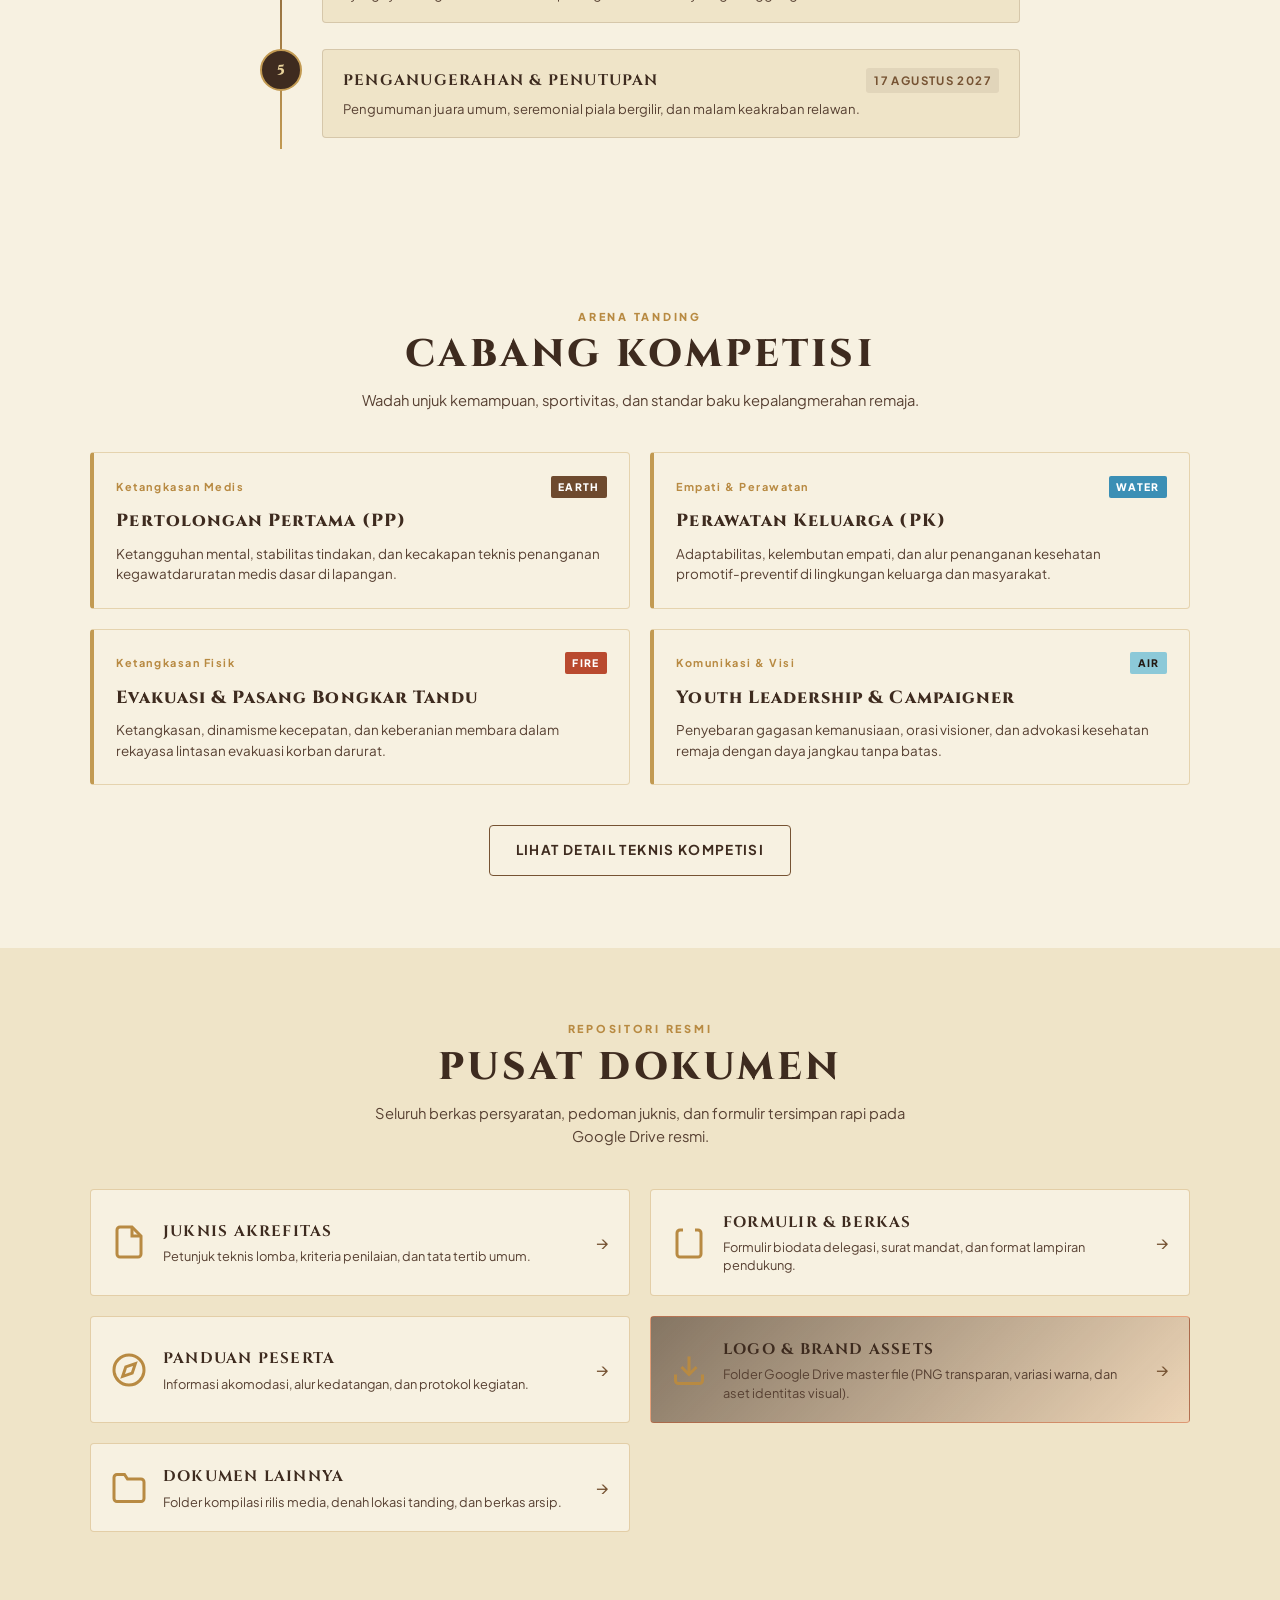
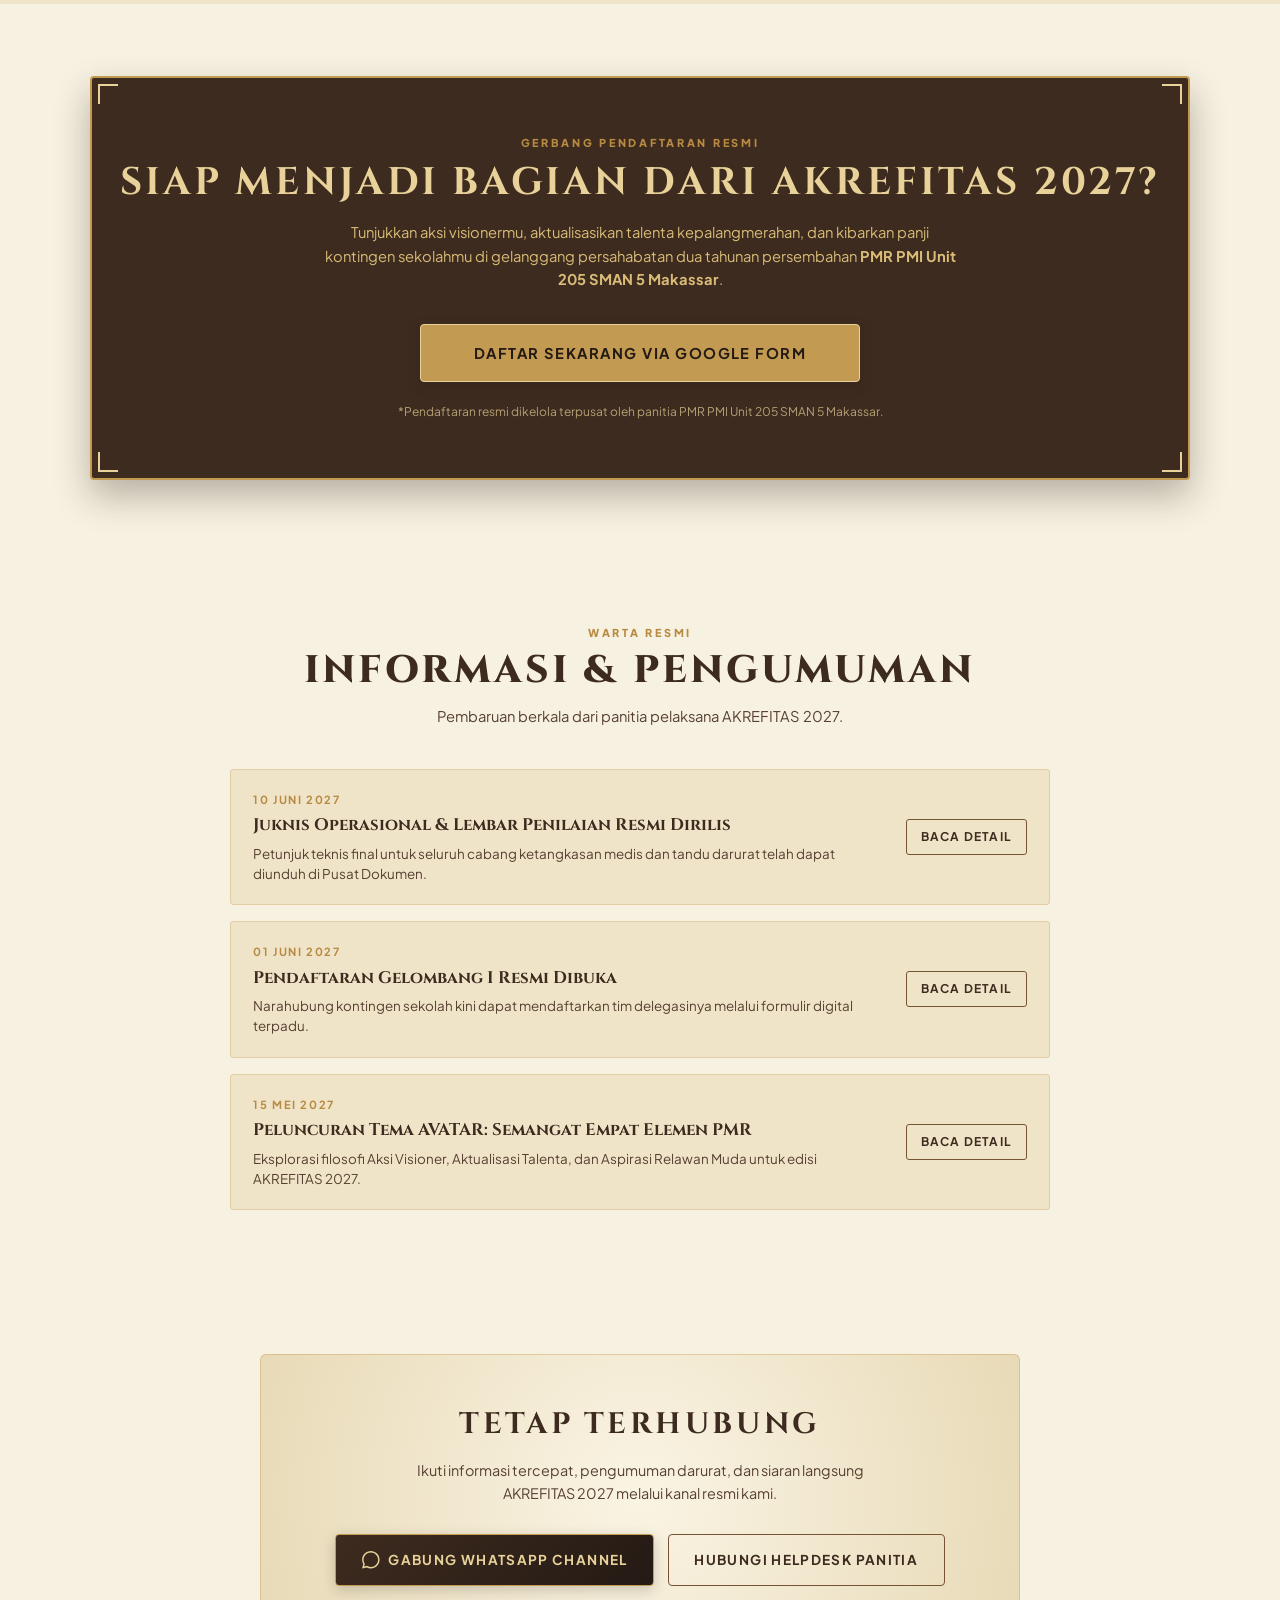
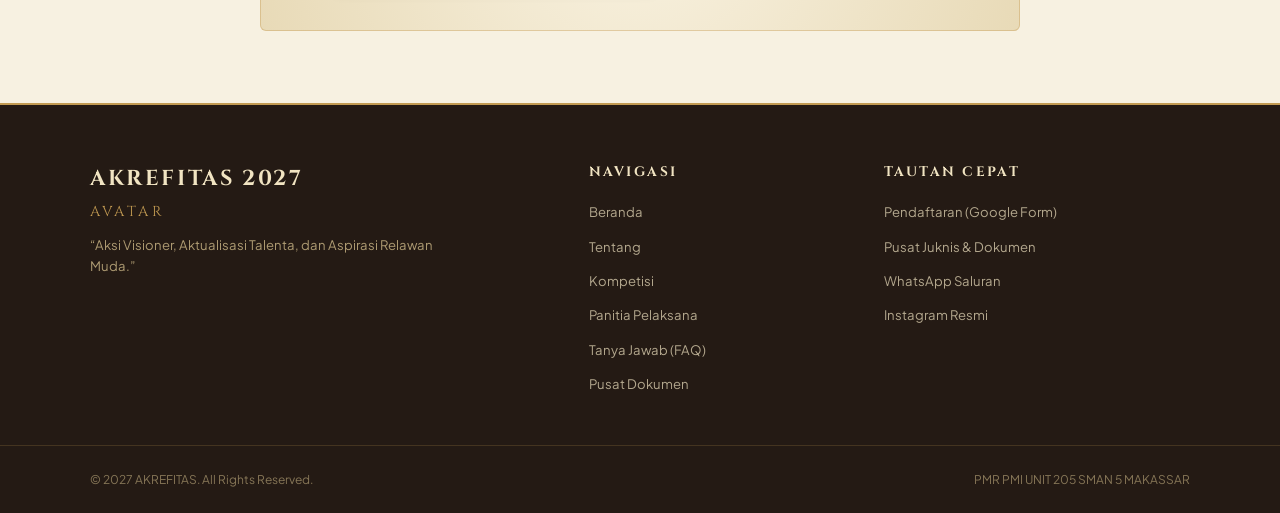
==== commit f83a143b: "Refresh logo branding and hero layout This commit updates the default site branding to the red AKREF" ====
--- a/index.html
+++ b/index.html
@@ -49,10 +49,7 @@
     </div>
 
     <div class="container hero-content">
-      <!-- 1. EMBLEM SIMBOL RESMI (ATAS) -->
-      <div class="hero-emblem-wrap">
-        <img id="heroLogoImg" src="assets/images/logo-akrefitas.png" alt="Emblem Resmi AKREFITAS 2027" class="hero-main-logo" onerror="this.style.display='none';">
-      </div>
+   
 
       <!-- EYEBROW PENYELENGGARA -->
       <div class="hero-eyebrow">
--- a/css/style.css
+++ b/css/style.css
@@ -186,31 +186,102 @@
   background-color: var(--color-gold-antique);
   color: var(--color-brown-deep);
 }
-
-/* Hamburger Icon */
-.hamburger-btn {
-  display: none;
-  background: none;
-  border: none;
-  cursor: pointer;
-  padding: 0.5rem;
-  z-index: 1002;
-  width: 44px;
-  height: 44px;
-  align-items: center;
-  justify-content: center;
-}
-
-.hamburger-btn span {
-  display: block;
-  width: 22px;
-  height: 2px;
-  background-color: var(--color-brown-deep);
-  margin: 4px auto;
-  transition: var(--transition-smooth);
-  border-radius: 2px;
-}
-
+/* ==========================================================================
+   HAMBURGER BUTTON - VERTICAL STACK (MENUMPUK KE BAWAH)
+   ========================================================================== */
+.hamburger-btn,
+.hamburger-btn.hamburger-vertical {
+  display: none; /* Desktop hidden */
+}
+
+@media (max-width: 768px) {
+  .hamburger-btn,
+  .hamburger-btn.hamburger-vertical {
+    /* PAKSA ORIENTASI MENUMPUK KE BAWAH */
+    display: flex !important;
+    flex-direction: column !important;
+    justify-content: center !important;
+    align-items: center !important;
+    gap: 5px !important; /* Jarak tumpukan antar garis */
+
+    width: 44px !important;
+    height: 44px !important;
+    padding: 0 !important;
+    
+    background: rgba(30, 20, 15, 0.88) !important;
+    border: 1.5px solid var(--color-gold, #C29A52) !important;
+    border-radius: 10px !important;
+    cursor: pointer !important;
+    touch-action: manipulation;
+    -webkit-tap-highlight-color: transparent;
+    box-shadow: 0 4px 12px rgba(0, 0, 0, 0.5), inset 0 0 8px rgba(194, 154, 82, 0.2);
+    z-index: 1002;
+    position: relative;
+    box-sizing: border-box;
+  }
+
+  .hamburger-btn:active {
+    transform: scale(0.92);
+    background: rgba(194, 154, 82, 0.25) !important;
+  }
+
+  /* KETIGA GARIS BERTUMPUK */
+  .hamburger-btn span,
+  .hamburger-btn .v-bar {
+    display: block !important;
+    height: 3px !important;
+    background-color: var(--color-gold, #C29A52) !important;
+    border-radius: 3px !important;
+    margin: 0 !important;
+    transition: transform 0.25s ease, opacity 0.2s ease, width 0.2s ease !important;
+    transform-origin: center;
+  }
+
+  /* Lebar garis horizontal yang bertumpuk */
+  .hamburger-btn .bar-top,
+  .hamburger-btn span:nth-child(1) {
+    width: 22px !important;
+  }
+
+  .hamburger-btn .bar-mid,
+  .hamburger-btn span:nth-child(2) {
+    width: 16px !important; /* Sedikit lebih ramping di tengah */
+  }
+
+  .hamburger-btn .bar-bot,
+  .hamburger-btn span:nth-child(3) {
+    width: 22px !important;
+  }
+
+  /* SAAT MENU DIBUKA (ANIMASI MENJADI X / SILANG) */
+  .hamburger-btn.open {
+    border-color: #ff6b6b !important;
+    background: rgba(50, 15, 15, 0.92) !important;
+  }
+
+  .hamburger-btn.open span,
+  .hamburger-btn.open .v-bar {
+    background-color: #ff7b7b !important;
+  }
+
+  .hamburger-btn.open .bar-top,
+  .hamburger-btn.open span:nth-child(1) {
+    width: 22px !important;
+    transform: translateY(8px) rotate(45deg) !important;
+  }
+
+  .hamburger-btn.open .bar-mid,
+  .hamburger-btn.open span:nth-child(2) {
+    opacity: 0 !important;
+    transform: scaleX(0) !important;
+  }
+
+  .hamburger-btn.open .bar-bot,
+  .hamburger-btn.open span:nth-child(3) {
+    width: 22px !important;
+    transform: translateY(-8px) rotate(-45deg) !important;
+  }
+}
 .navbar.scrolled .hamburger-btn span {
   background-color: var(--color-parchment-old);
 }
@@ -1496,8 +1567,9 @@
 
 /* Tambahkan styling ini agar logo gambar ukurannya rapi dan proporsional */
 .brand-logo-img {
-  width: 38px;
   height: 38px;
+  width: auto;
+  max-width: 140px;
   object-fit: contain;
   display: block;
   flex-shrink: 0;
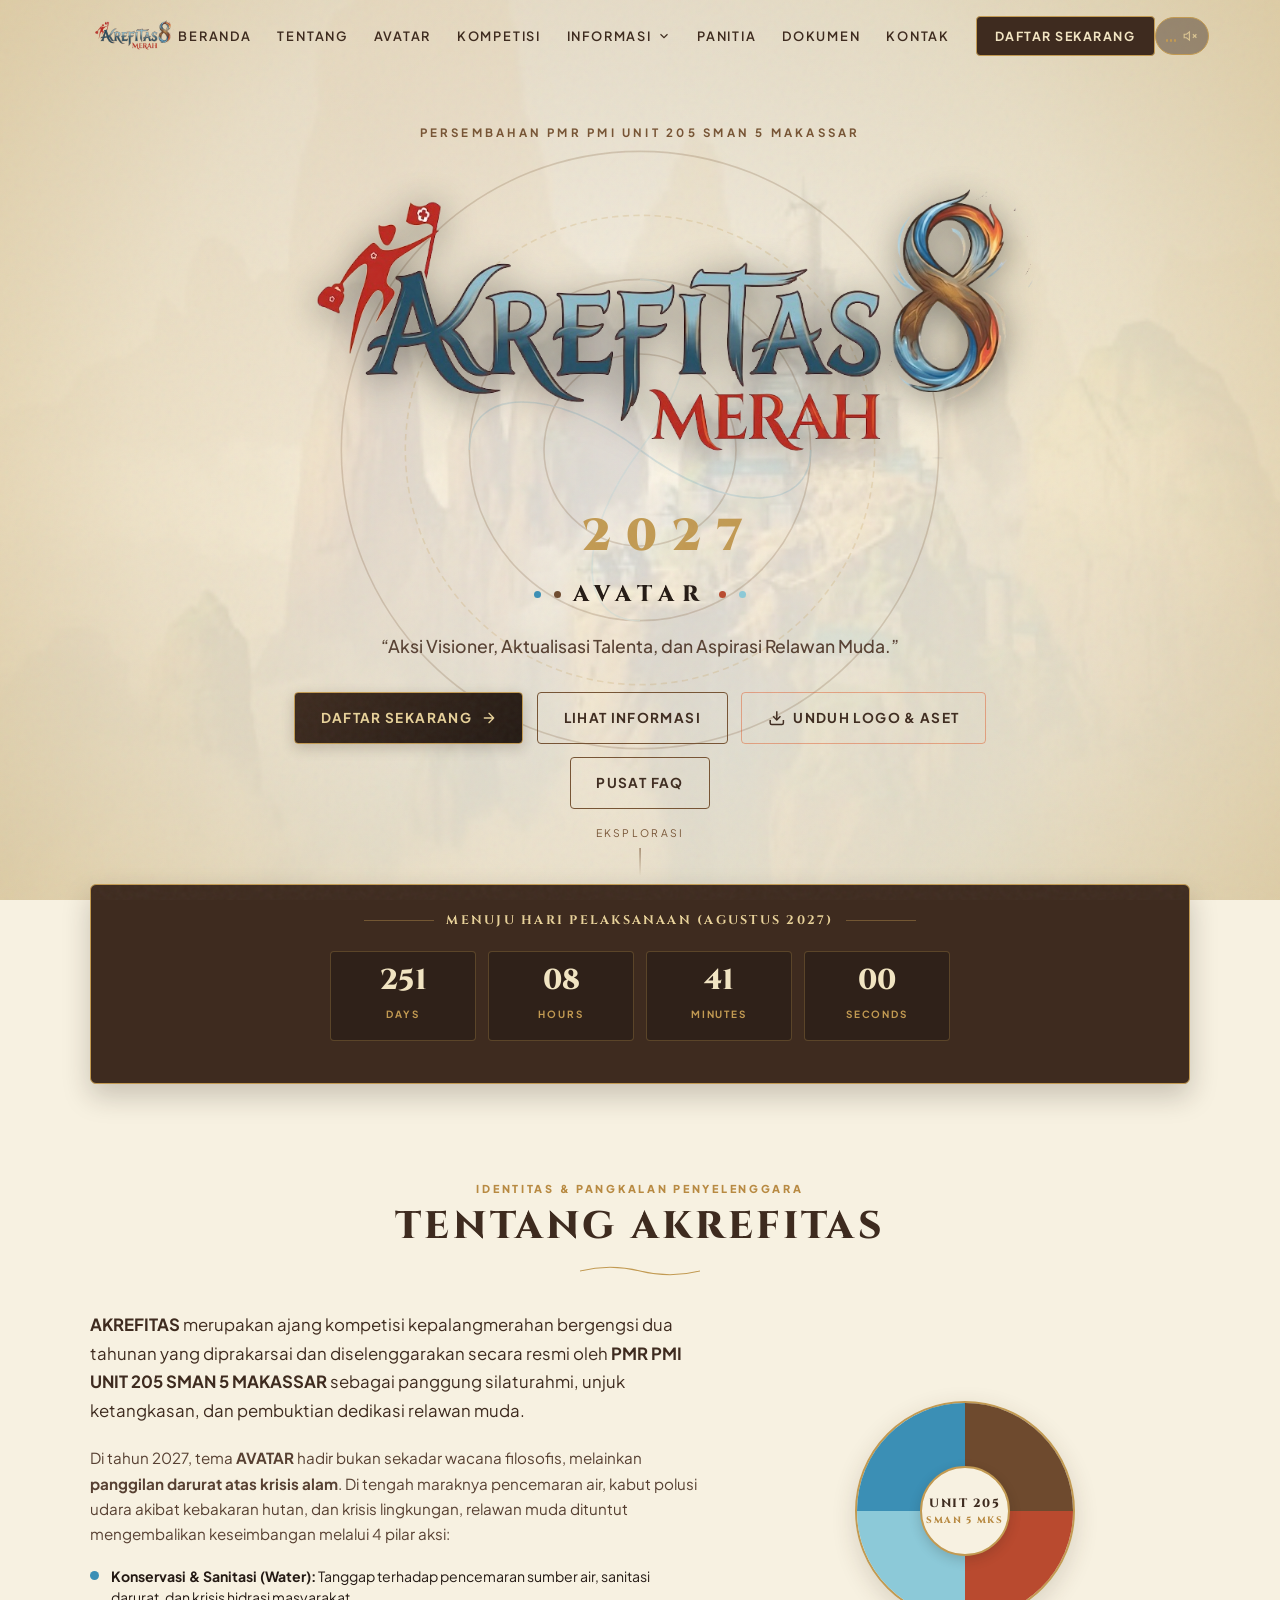
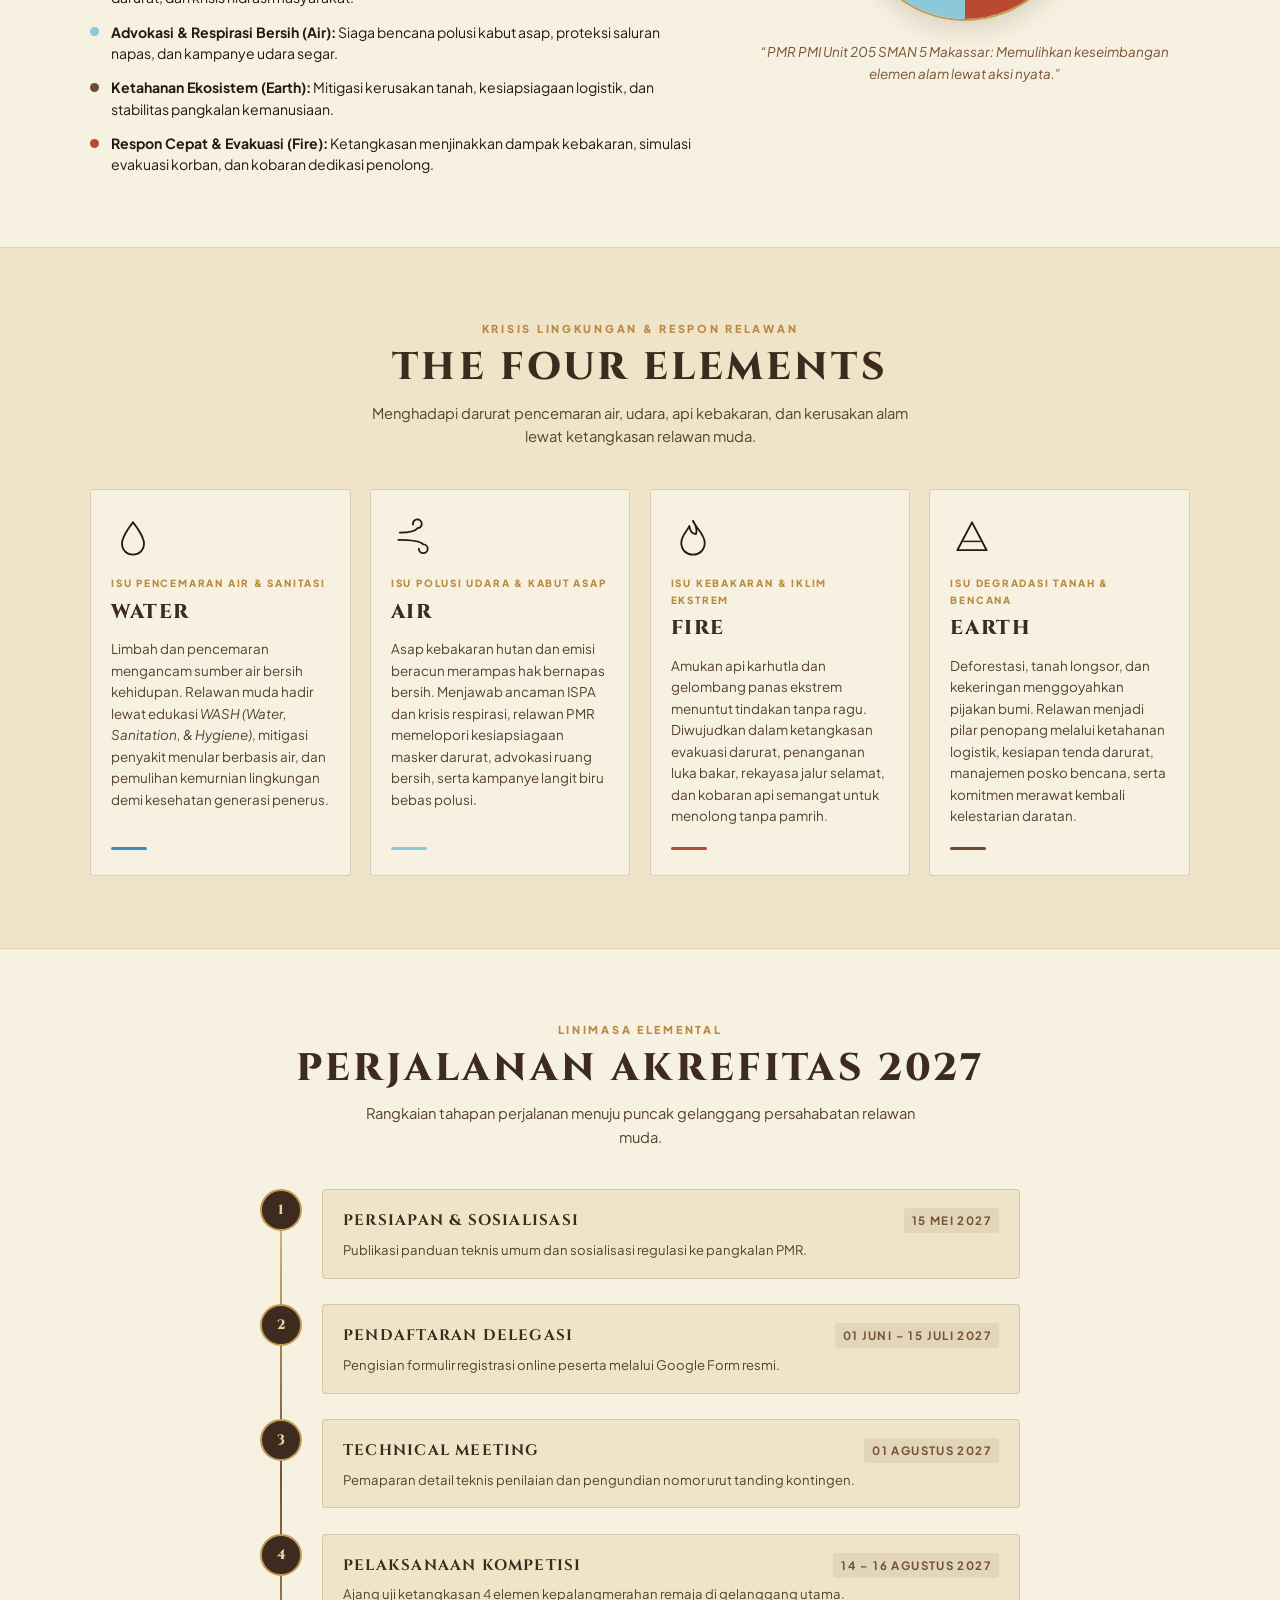
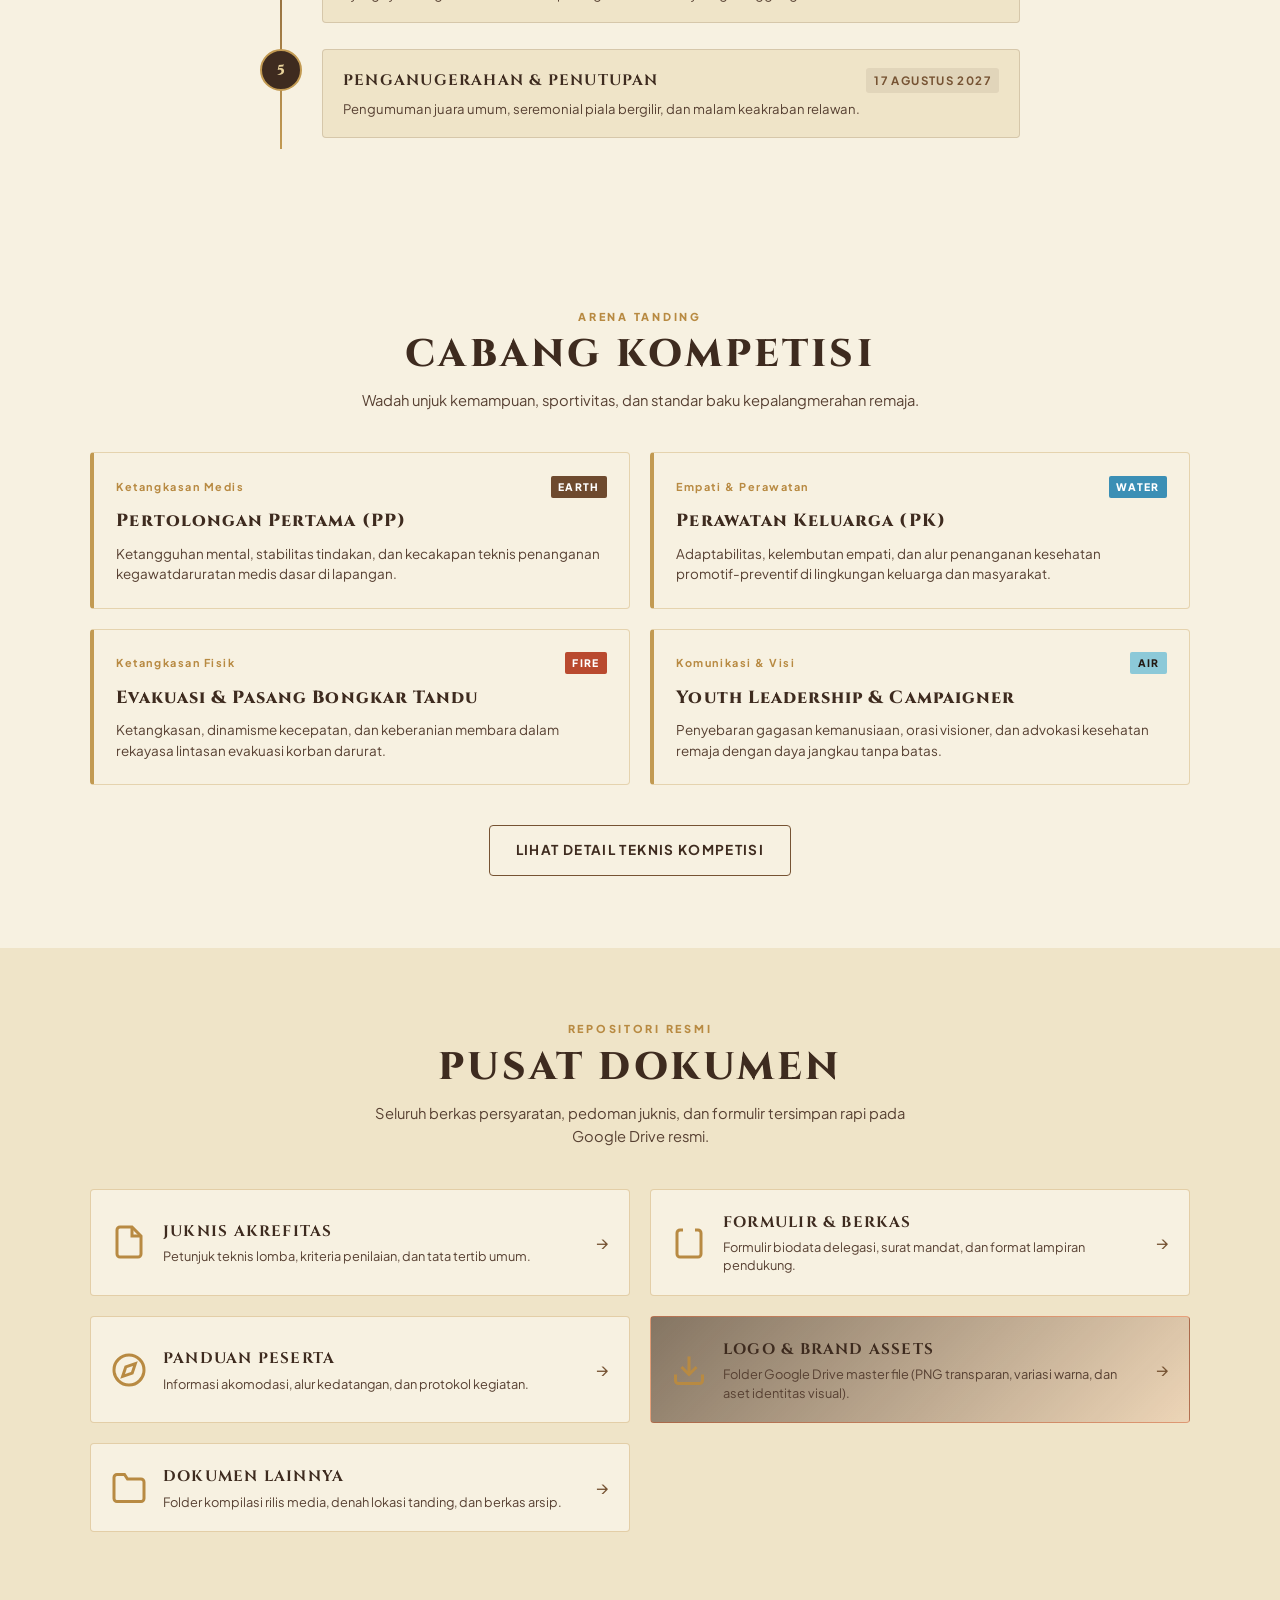
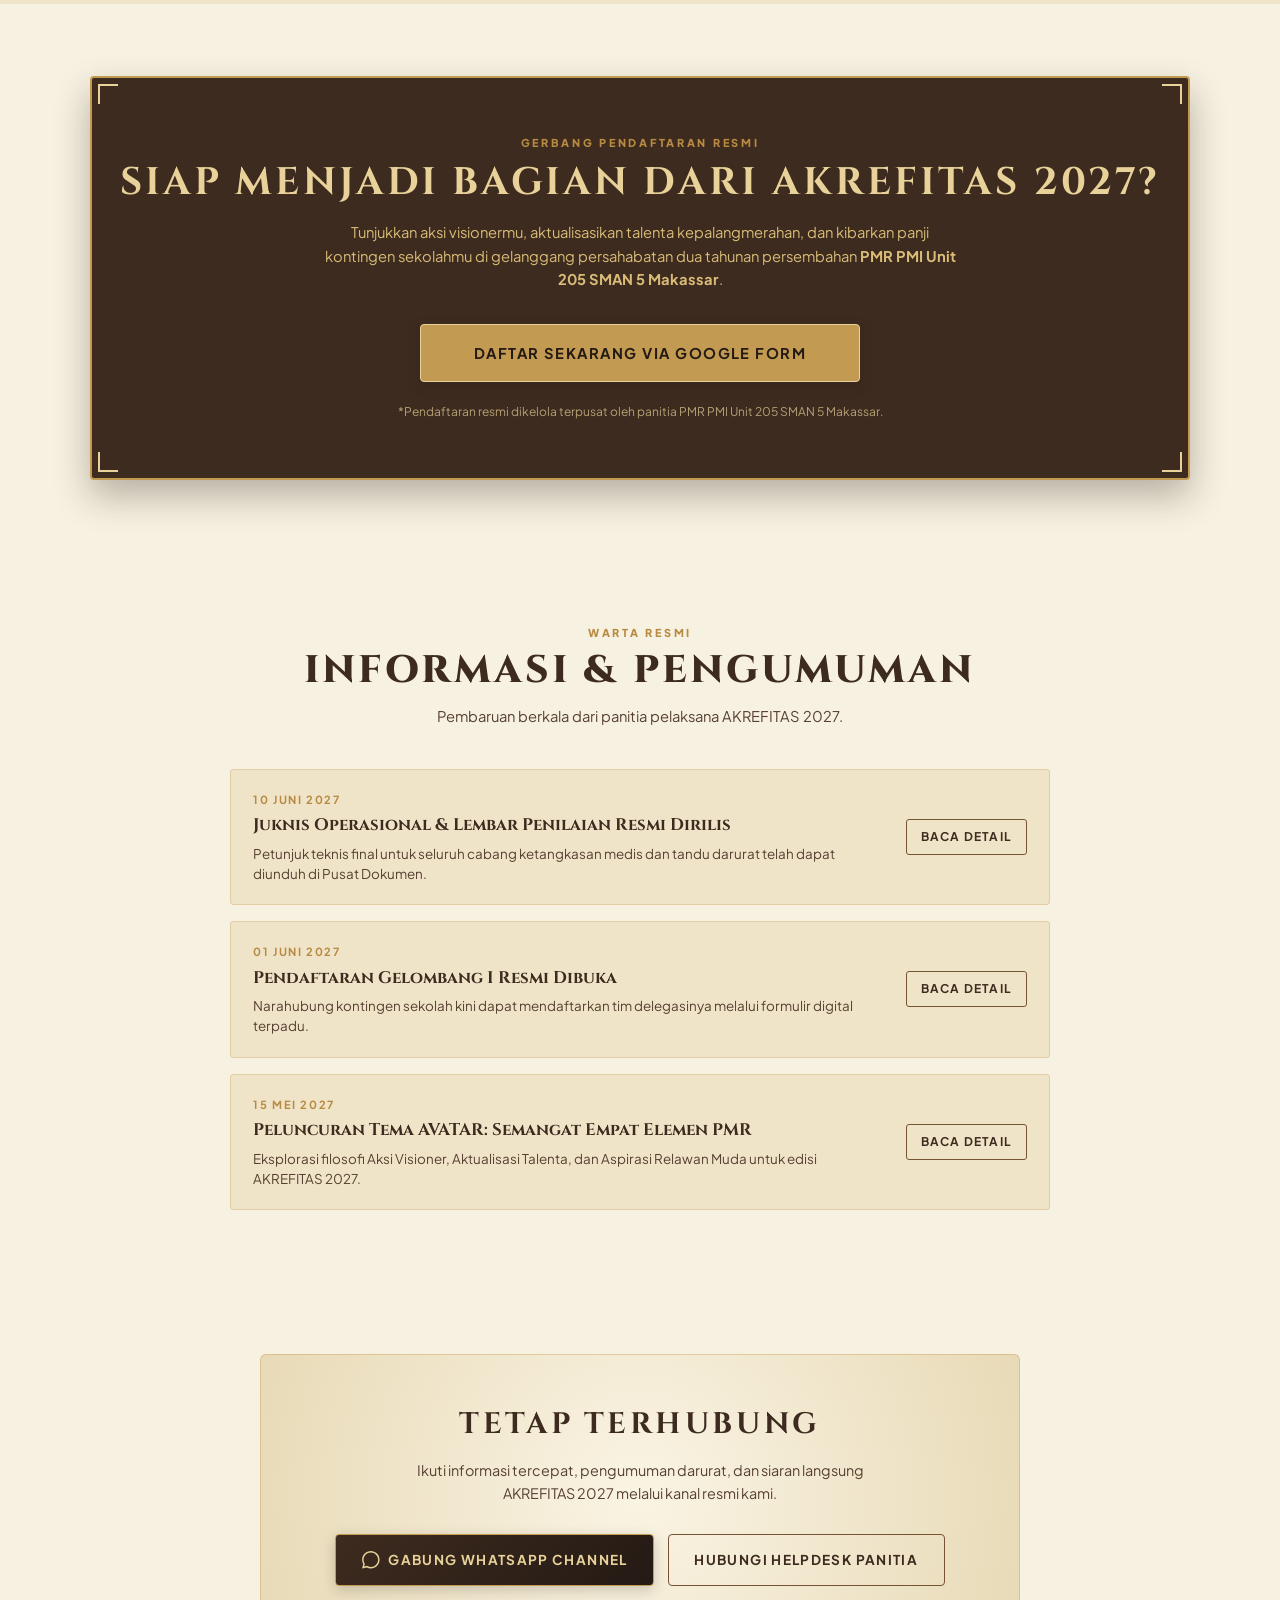
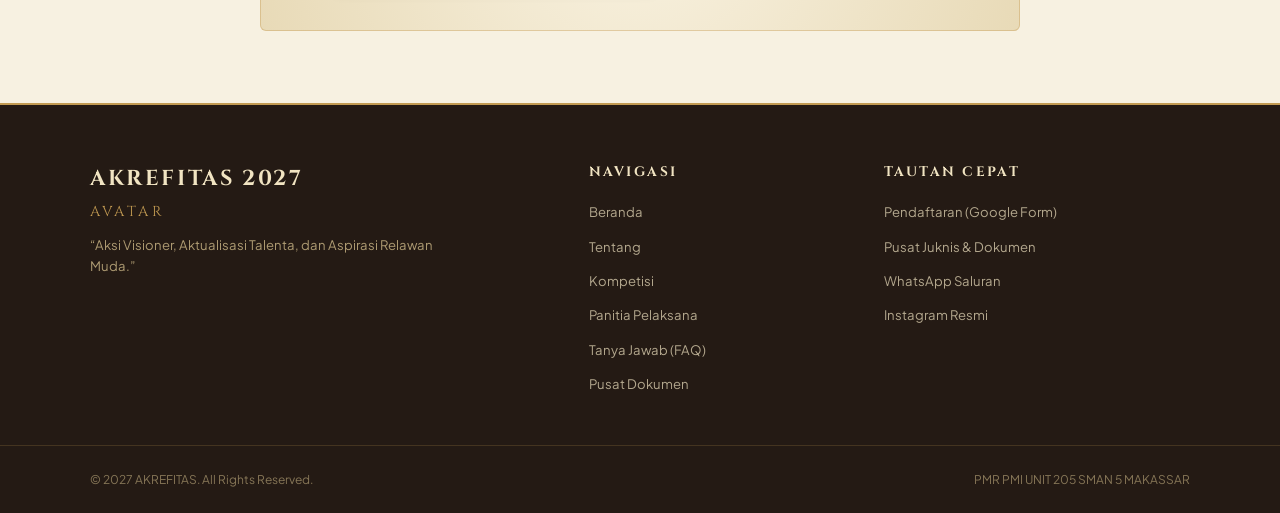
==== commit 2dcdc18d: "Update AKREFITAS logo asset Add the new red AKREFITAS logo asset and switch the homepage hero and si" ====
--- a/index.html
+++ b/index.html
@@ -59,7 +59,7 @@
       <!-- 2. JUDUL HERO: LOGO TIPOGRAFI "AKREFITAS" + TAHUN 2027 -->
       <h1 class="hero-title hero-title-custom-typo">
         <span class="hero-title-main">
-          <img src="assets/images/logo-akrefitas-merah.png" alt="AKREFITAS" class="hero-typo-logo">
+          <img src="assets/images/logo-akrefitas-merah-2.png" alt="AKREFITAS" class="hero-typo-logo">
         </span>
         <span class="hero-title-year">2027</span>
       </h1>
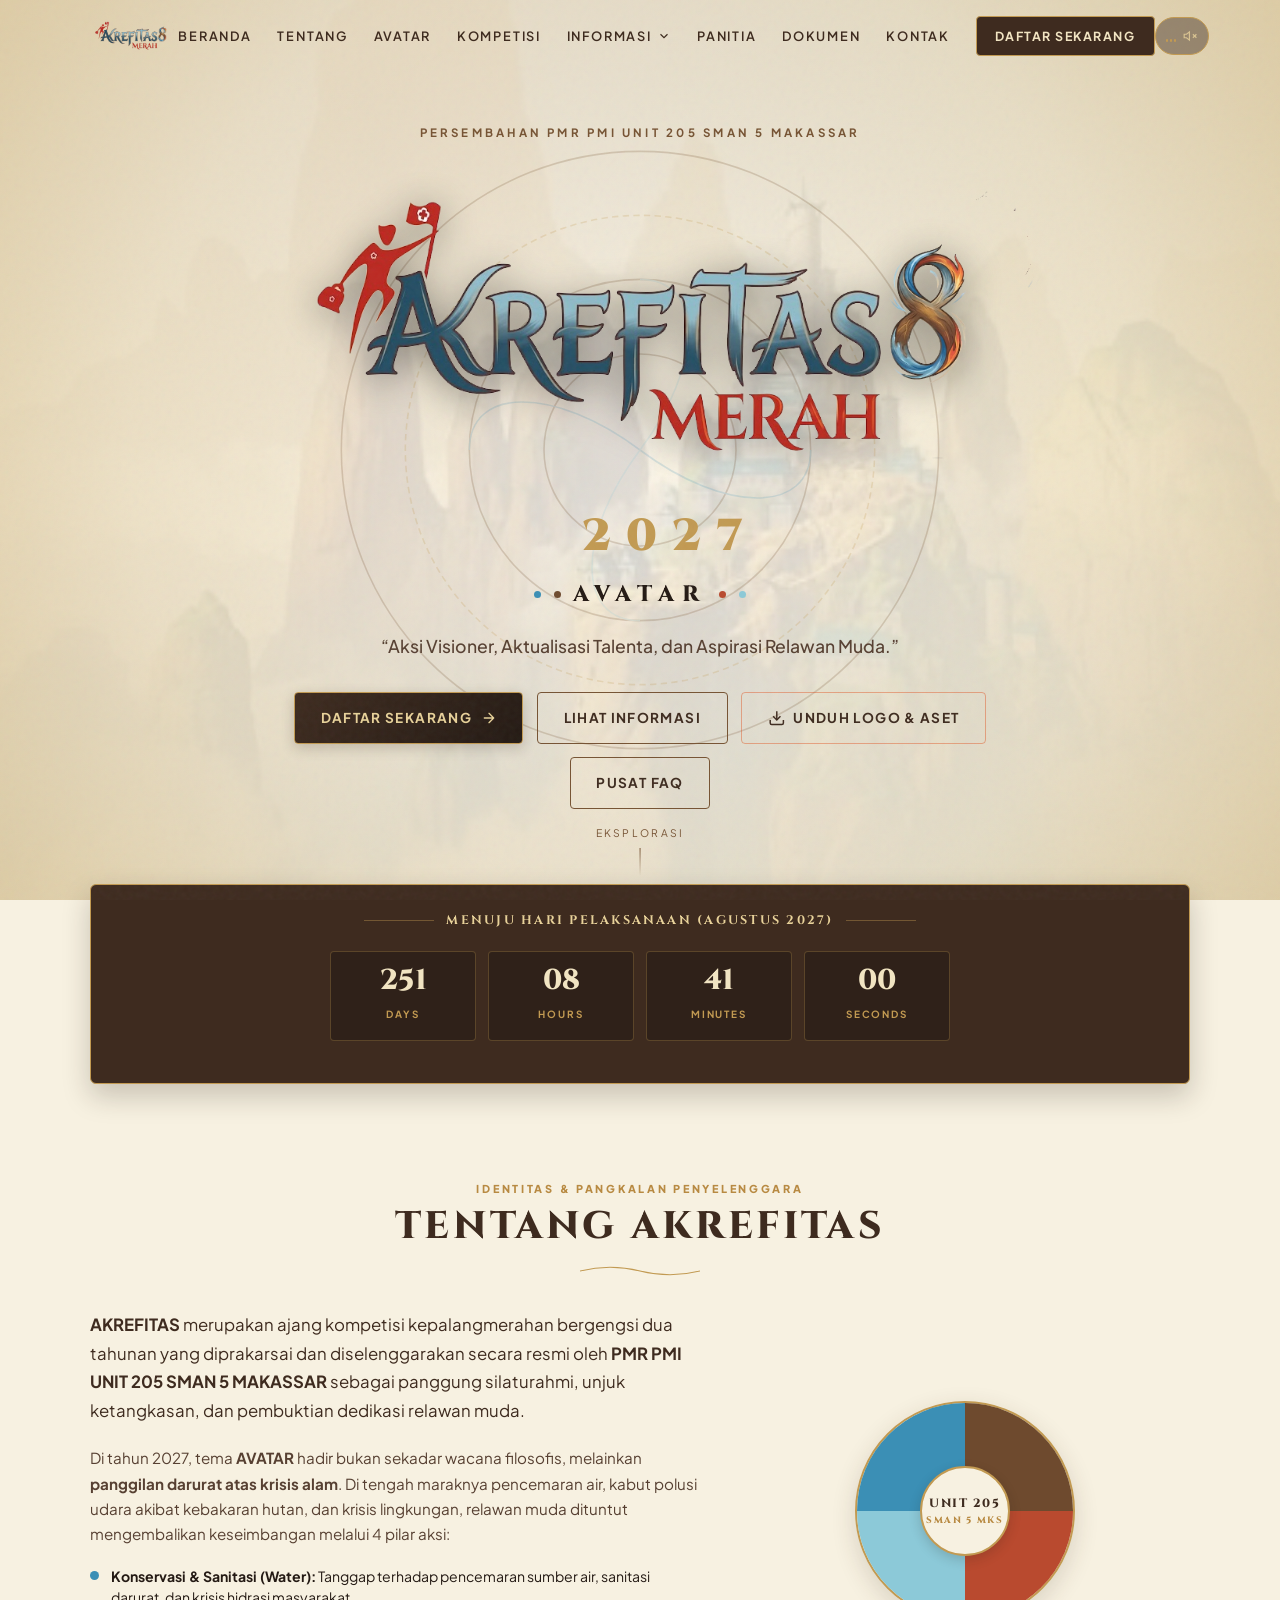
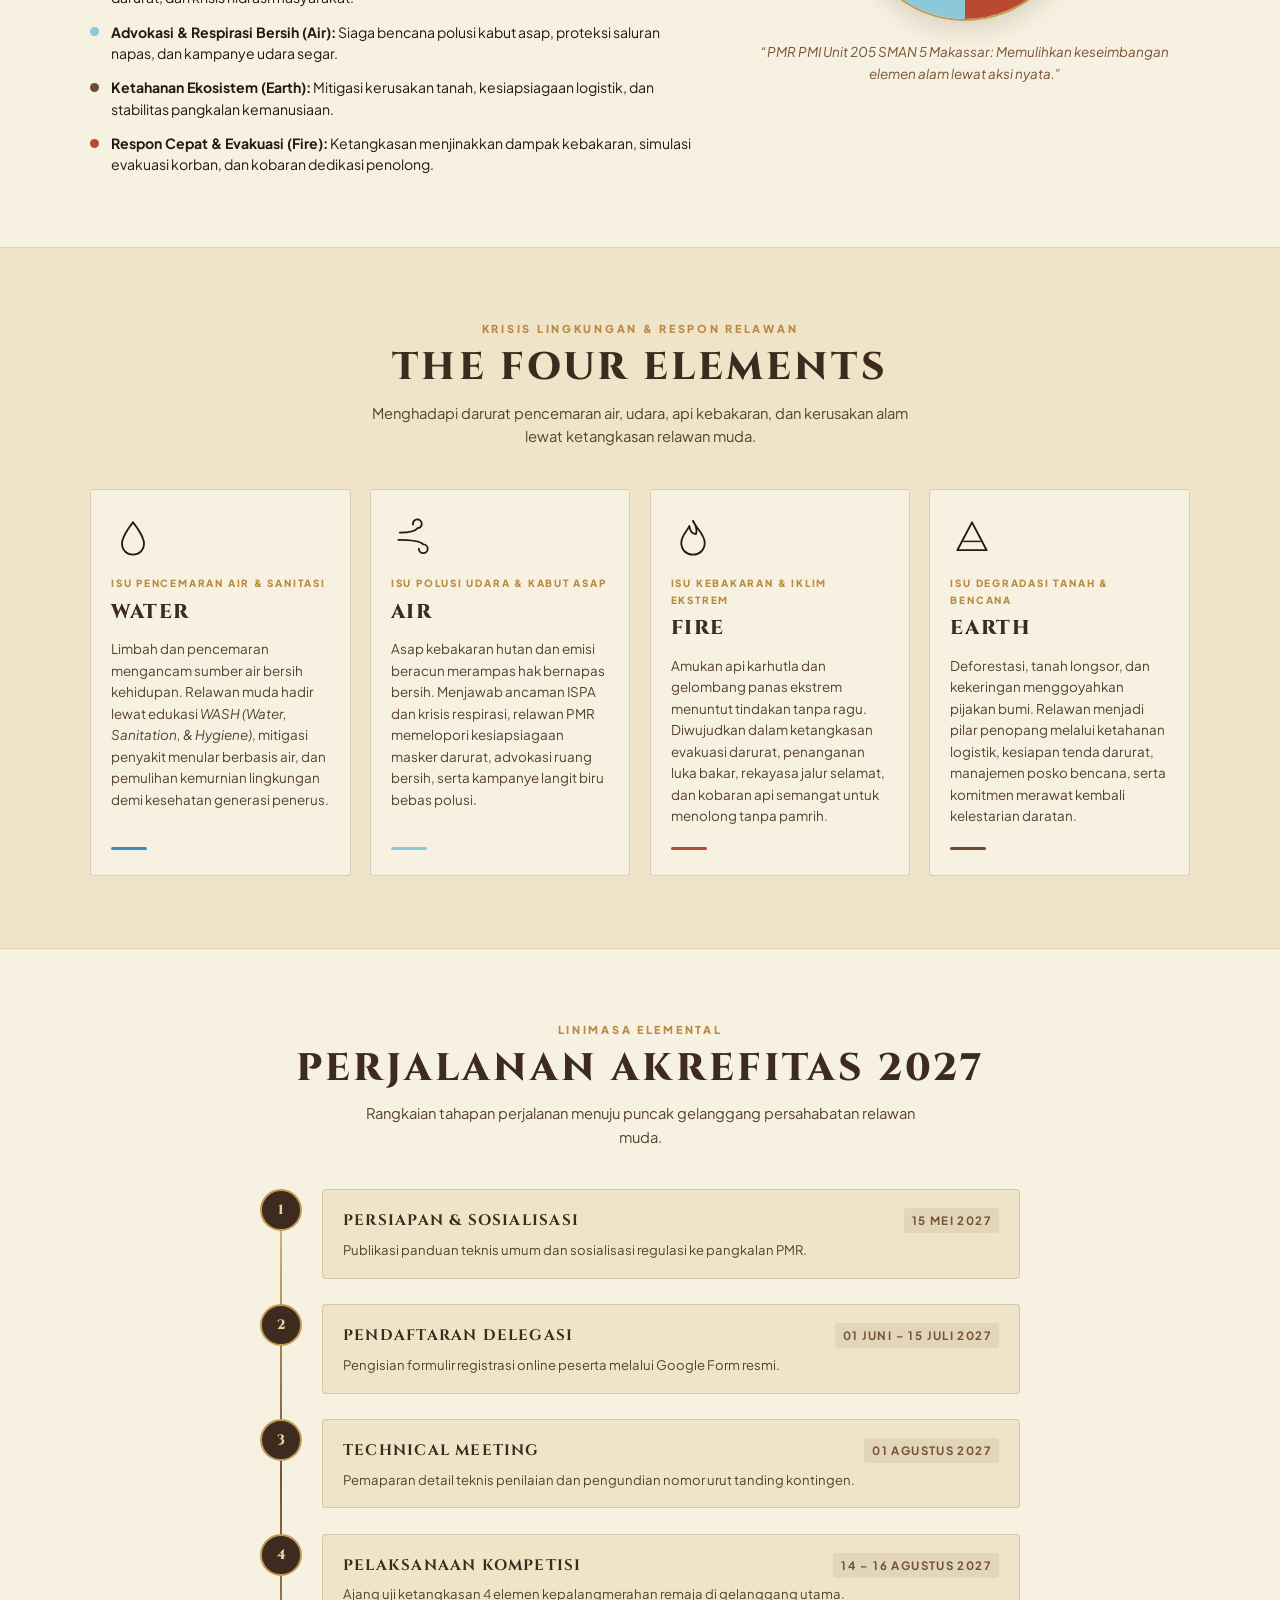
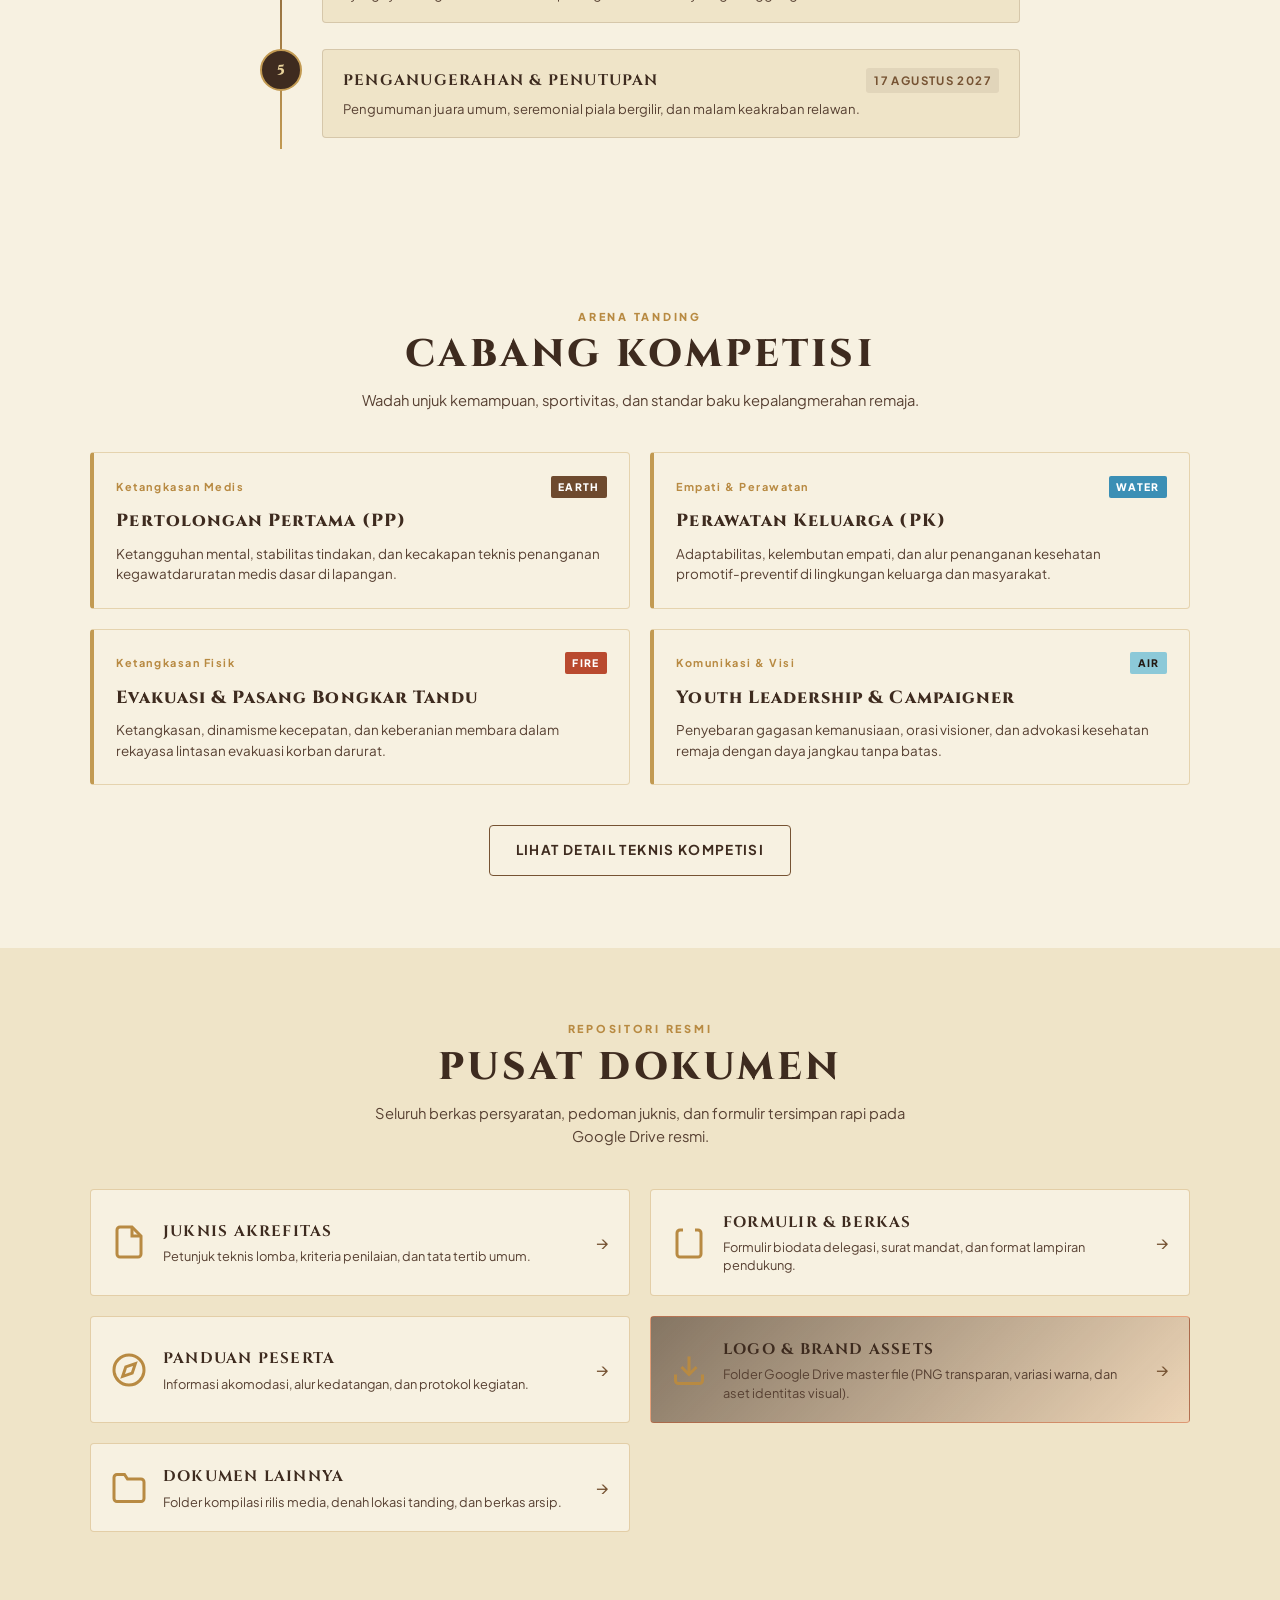
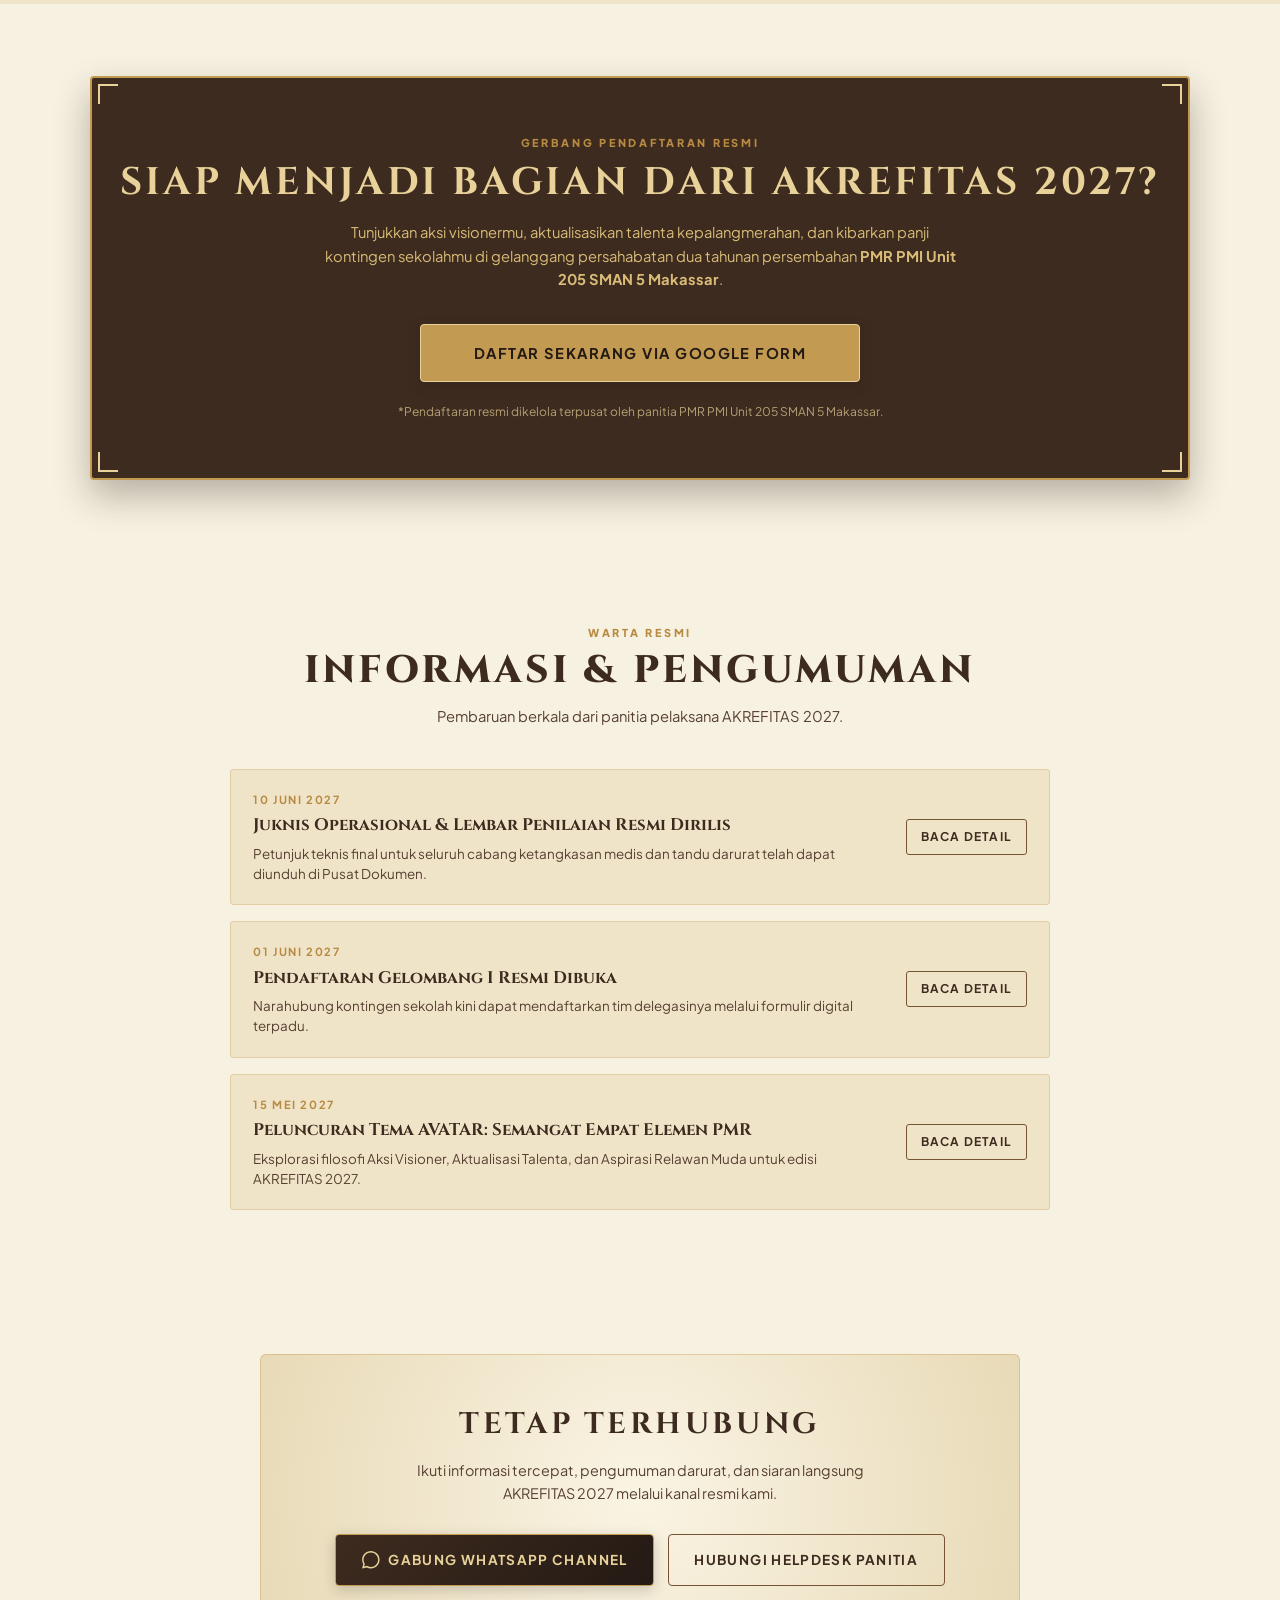
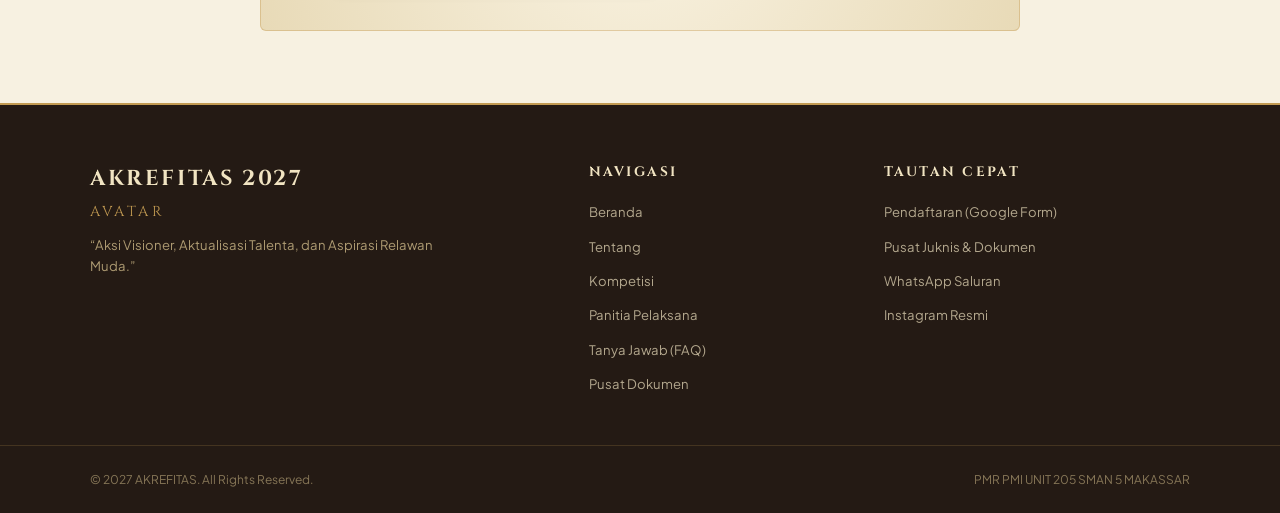
==== commit a6dd6d57: "Update AKREFITAS logo asset Swapped the site branding to the new logo-akrefitas-merah-3 asset and up" ====
--- a/index.html
+++ b/index.html
@@ -59,7 +59,7 @@
       <!-- 2. JUDUL HERO: LOGO TIPOGRAFI "AKREFITAS" + TAHUN 2027 -->
       <h1 class="hero-title hero-title-custom-typo">
         <span class="hero-title-main">
-          <img src="assets/images/logo-akrefitas-merah-2.png" alt="AKREFITAS" class="hero-typo-logo">
+          <img src="assets/images/logo-akrefitas-merah-3.png" alt="AKREFITAS" class="hero-typo-logo">
         </span>
         <span class="hero-title-year">2027</span>
       </h1>
